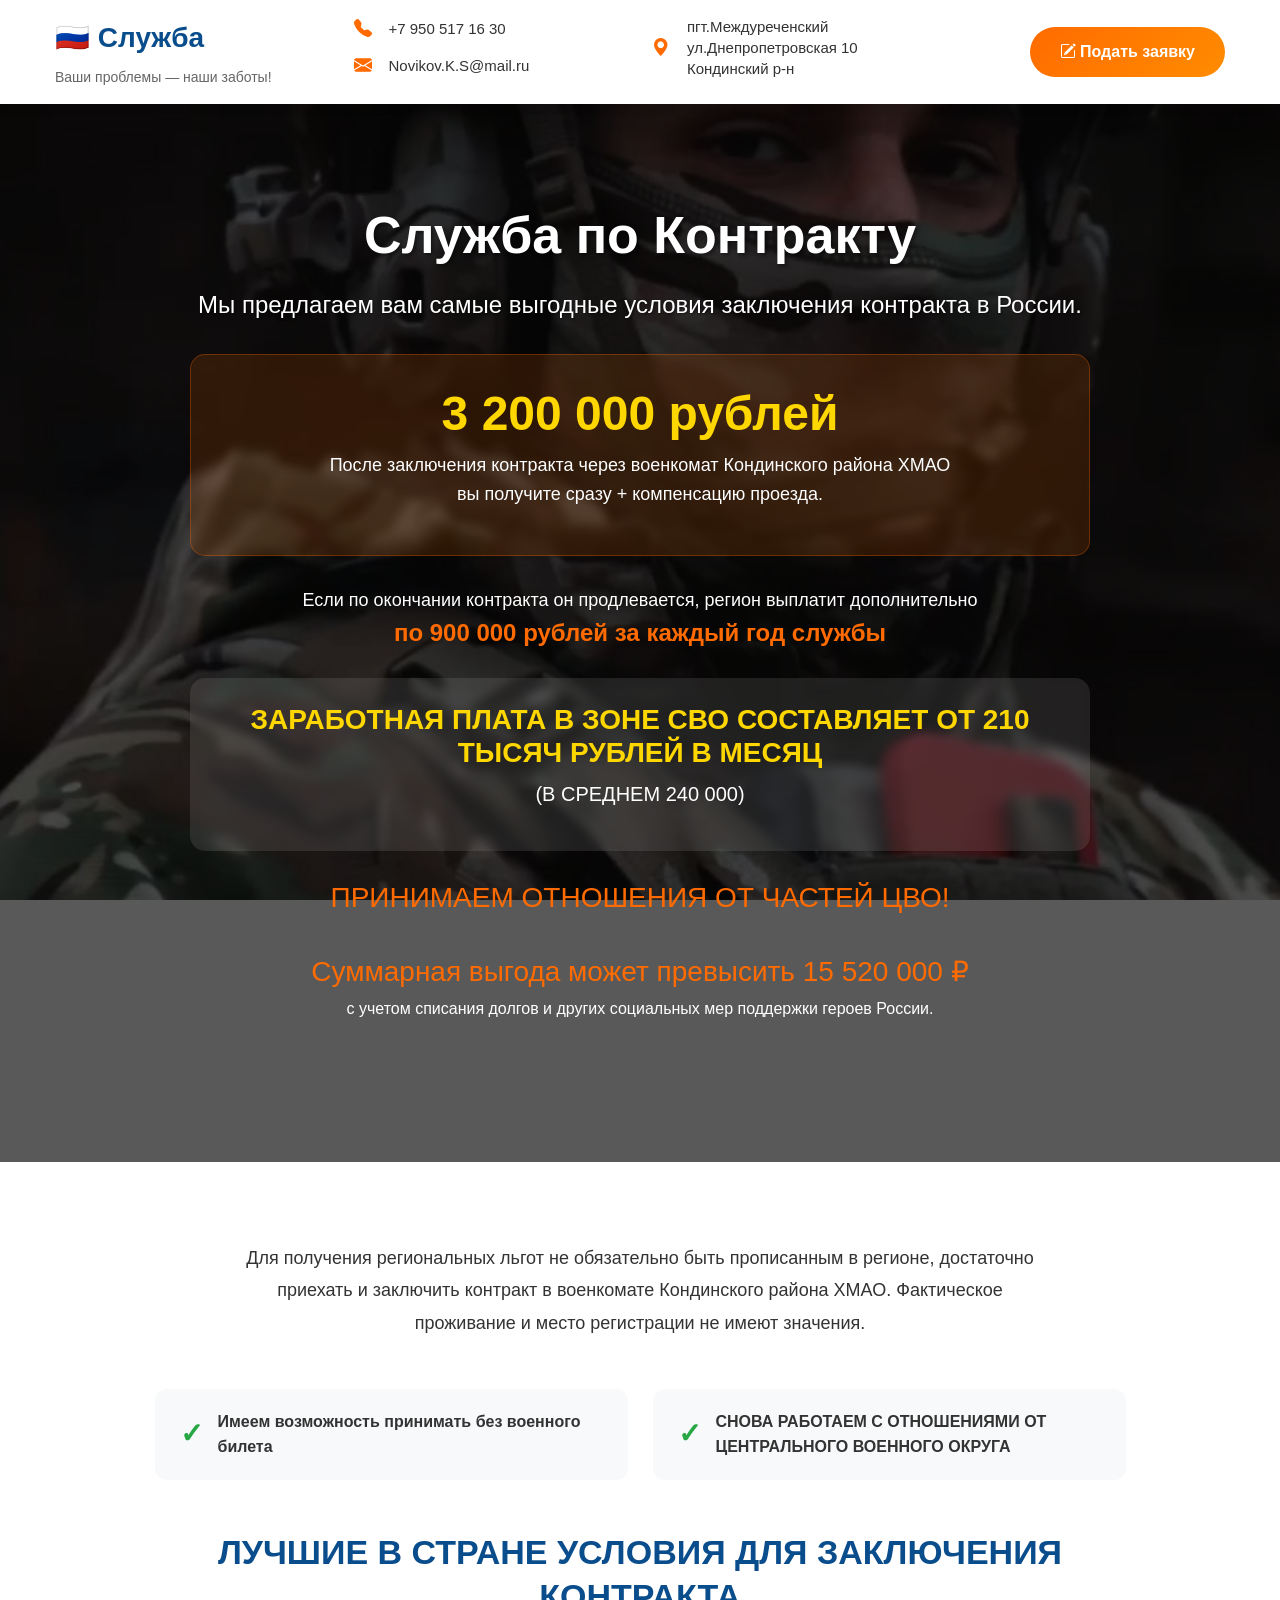
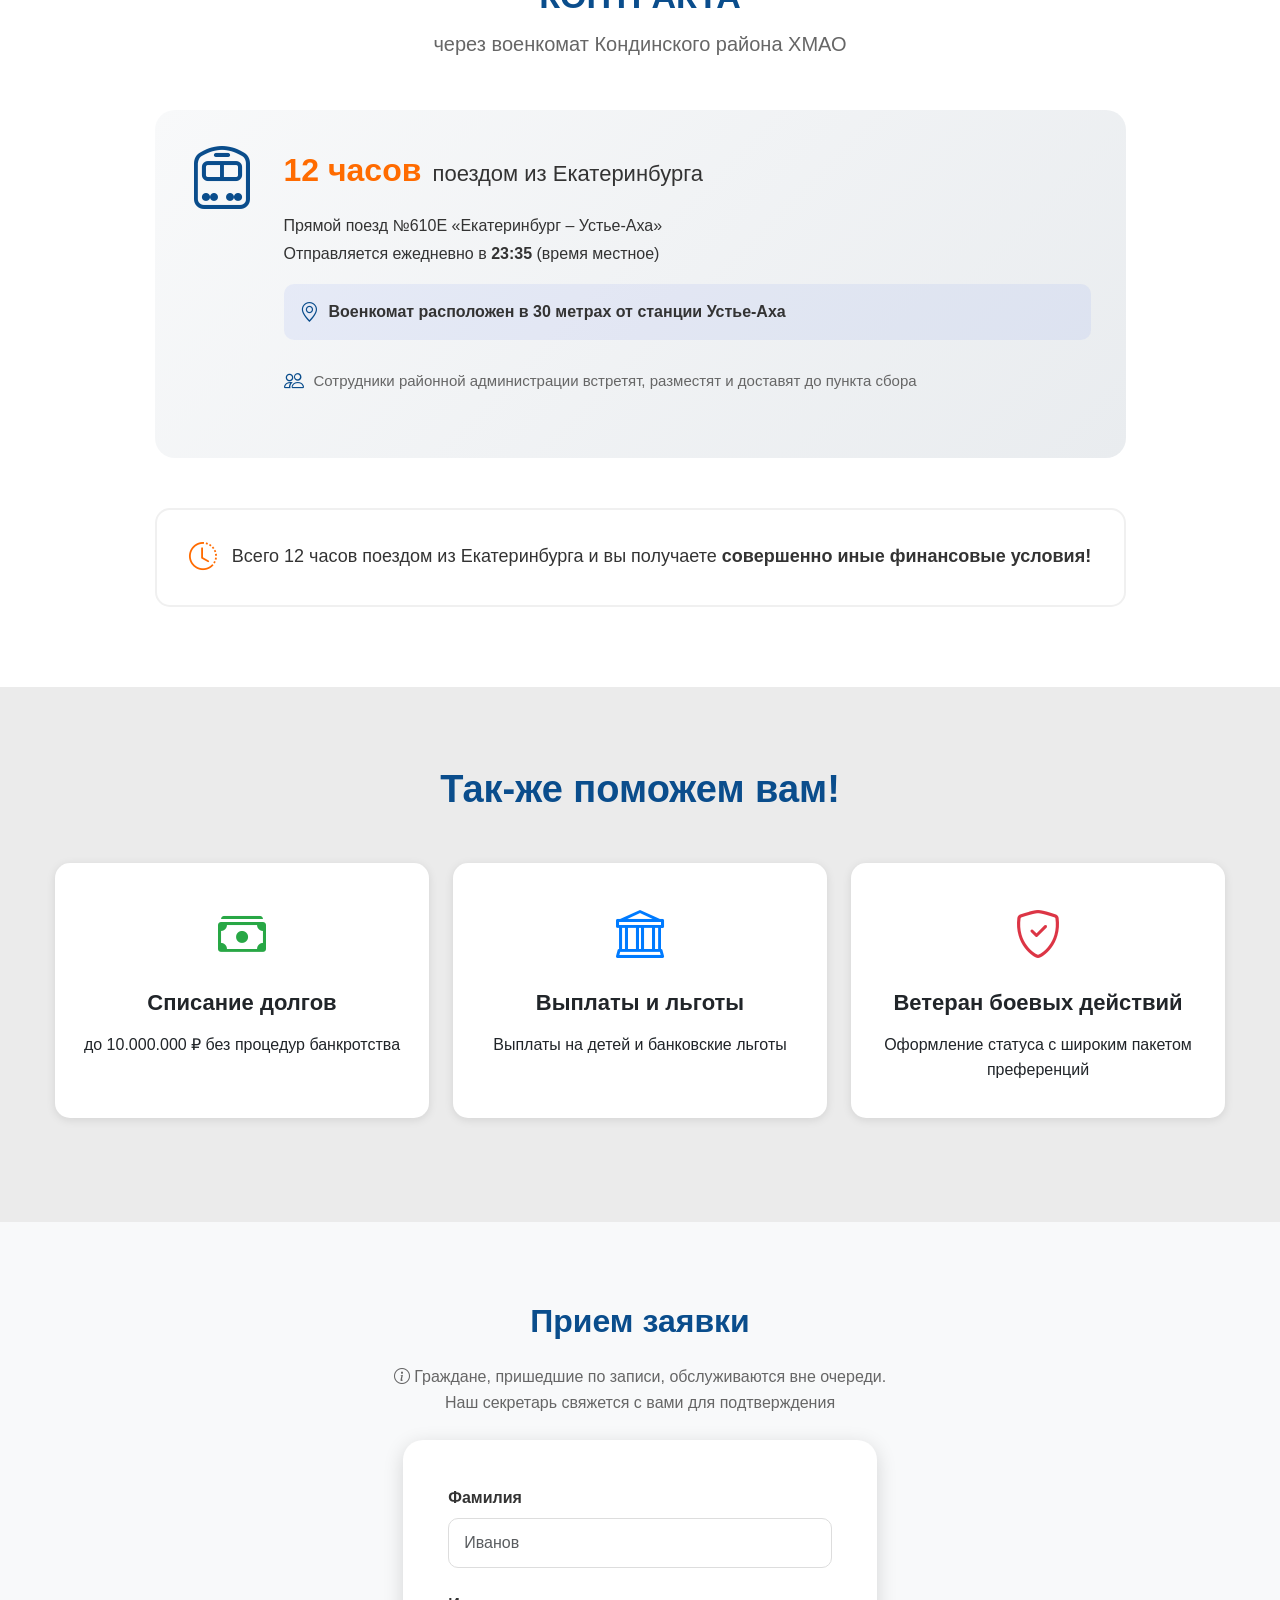
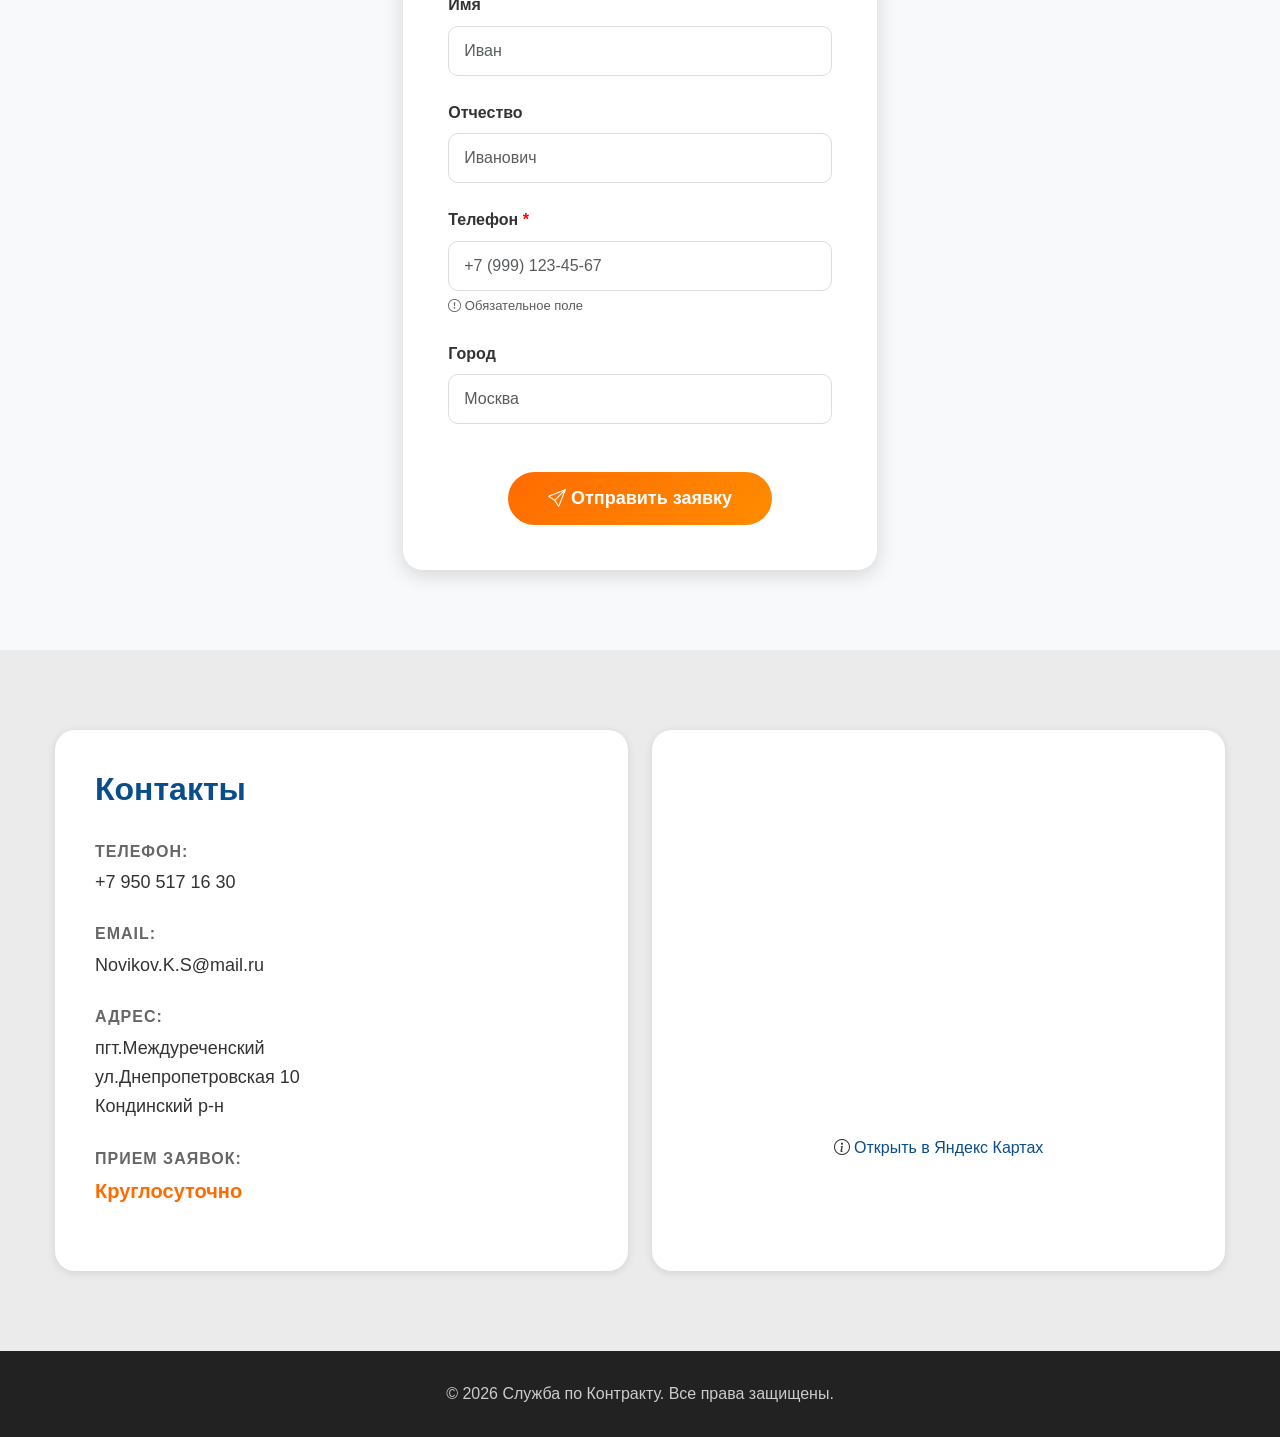
==== index.html @ adac2d91 "Первая версия сайта-визитки sluzhba86.ru" ====
<!DOCTYPE html>
<html lang="ru">
<head>
    <meta charset="UTF-8">
    <meta name="viewport" content="width=device-width, initial-scale=1.0">
    <title>Служба по Контракту — Кондинский район ХМАО</title>
    
    <!-- Bootstrap 5 CSS -->
    <link href="https://cdn.jsdelivr.net/npm/bootstrap@5.3.0/dist/css/bootstrap.min.css" rel="stylesheet">
    <!-- Bootstrap Icons -->
    <link rel="stylesheet" href="https://cdn.jsdelivr.net/npm/bootstrap-icons@1.11.0/font/bootstrap-icons.css">
    <!-- Наши стили -->
    <link rel="stylesheet" href="/assets/css/style.css">
</head>
<body>

    <!-- ====== ШАПКА (белая, sticky) ====== -->
    <header class="header bg-white">
        <div class="container">
            <!-- Мобильное меню -->
            <div class="mobile-header">
                <div class="logo">🇷🇺 Служба</div>
                <button class="mobile-menu-btn" onclick="toggleMenu()">
                    <i class="bi bi-list"></i>
                </button>
            </div>
            
            <!-- Основное меню -->
            <div class="nav-menu" id="navMenu">
                <div class="row align-items-center">
                    <!-- Логотип и лозунг (десктоп) -->
                    <div class="col-lg-3 col-md-12 desktop-only">
                        <div class="logo">🇷🇺 Служба</div>
                        <div class="slogan">Ваши проблемы — наши заботы!</div>
                    </div>
                    
                    <!-- Телефон и Email -->
                    <div class="col-lg-3 col-md-4 col-sm-6 col-12 info-column">
                        <div class="info-item">
                            <i class="bi bi-telephone-fill"></i>
                            <a href="tel:+79505171630">+7 950 517 16 30</a>
                        </div>
                        <div class="info-item">
                            <i class="bi bi-envelope-fill"></i>
                            <a href="mailto:Novikov.K.S@mail.ru">Novikov.K.S@mail.ru</a>
                        </div>
                    </div>
                    
                    <!-- Адрес -->
                    <div class="col-lg-3 col-md-4 col-sm-6 col-12 info-column">
                        <div class="info-item">
                            <i class="bi bi-geo-alt-fill"></i>
                            <span>пгт.Междуреченский<br>ул.Днепропетровская 10<br>Кондинский р-н</span>
                        </div>
                    </div>
                    
                    <!-- Кнопка подачи заявки -->
                    <div class="col-lg-3 col-md-4 col-sm-12 text-lg-end text-md-start text-sm-start button-column">
                        <a href="#application-form" class="btn-apply">
                            <i class="bi bi-pencil-square"></i> Подать заявку
                        </a>
                    </div>
                </div>
            </div>
        </div>
    </header>

    <!-- ====== ГЕРОЙ-СЕКЦИЯ (фоновое изображение) ====== -->
    <section class="hero-section">
        <div class="container">
            <div class="hero-content">
                <h1 class="hero-title">Служба по Контракту</h1>
                
                <p class="hero-text">
                    Мы предлагаем вам самые выгодные условия заключения контракта в России.
                </p>
                
                <div class="hero-highlight">
                    <h3>3 200 000 рублей</h3>
                    <p style="font-size: 18px;">
                        После заключения контракта через военкомат Кондинского района ХМАО<br>
                        вы получите сразу + компенсацию проезда.
                    </p>
                </div>
                
                <p style="font-size: 18px; margin: 20px 0;">
                    Если по окончании контракта он продлевается, регион выплатит дополнительно<br>
                    <strong style="color: var(--accent-color); font-size: 24px;">по 900 000 рублей за каждый год службы</strong>
                </p>
                
                <div class="hero-stats">
                    <h2>ЗАРАБОТНАЯ ПЛАТА В ЗОНЕ СВО СОСТАВЛЯЕТ ОТ 210 ТЫСЯЧ РУБЛЕЙ В МЕСЯЦ</h2>
                    <p style="font-size: 20px;">(В СРЕДНЕМ 240 000)</p>
                </div>
                
                <div style="margin: 30px 0;">
                    <h3 style="color: var(--accent-color);">ПРИНИМАЕМ ОТНОШЕНИЯ ОТ ЧАСТЕЙ ЦВО!</h3>
                </div>
                
                <div style="margin: 40px 0;">
                    <h3 style="color: var(--accent-color);">
                        Суммарная выгода может превысить 15 520 000 ₽
                    </h3>
                    <p>с учетом списания долгов и других социальных мер поддержки героев России.</p>
                </div>
            </div>
        </div>
    </section>

    <!-- ====== БЕЛЫЙ БЛОК С ИНФОРМАЦИЕЙ ====== -->
    <section class="white-section">
        <div class="container">
            <div class="row justify-content-center">
                <div class="col-md-10">
                    <!-- Основной текст -->
                    <div class="info-main-text">
                        <p>
                            Для получения региональных льгот не обязательно быть прописанным в регионе, 
                            достаточно приехать и заключить контракт в военкомате Кондинского района ХМАО. 
                            Фактическое проживание и место регистрации не имеют значения.
                        </p>
                    </div>
                    
                    <!-- Преимущества в две колонки -->
                    <div class="advantages-grid">
                        <div class="advantage-item">
                            <span class="advantage-marker">✓</span>
                            <span>Имеем возможность принимать без военного билета</span>
                        </div>
                        <div class="advantage-item">
                            <span class="advantage-marker">✓</span>
                            <span>СНОВА РАБОТАЕМ С ОТНОШЕНИЯМИ ОТ ЦЕНТРАЛЬНОГО ВОЕННОГО ОКРУГА</span>
                        </div>
                    </div>
                    
                    <!-- Заголовок с акцентом -->
                    <div class="main-heading-wrapper">
                        <h2 class="main-heading">
                            ЛУЧШИЕ В СТРАНЕ УСЛОВИЯ ДЛЯ ЗАКЛЮЧЕНИЯ КОНТРАКТА
                        </h2>
                        <p class="sub-heading">
                            через военкомат Кондинского района ХМАО
                        </p>
                    </div>
                    
                    <!-- Блок с поездом -->
                    <div class="train-block">
                        <div class="train-icon">
                            <i class="bi bi-train-front"></i>
                        </div>
                        <div class="train-info">
                            <p class="train-time">
                                <span class="highlight-number">12 часов</span> поездом из Екатеринбурга
                            </p>
                            <p class="train-route">
                                Прямой поезд №610Е «Екатеринбург – Устье-Аха»<br>
                                Отправляется ежедневно в <strong>23:35</strong> (время местное)
                            </p>
                            <p class="train-location">
                                <i class="bi bi-geo-alt"></i>
                                <strong>Военкомат расположен в 30 метрах от станции Устье-Аха</strong>
                            </p>
                            <p class="train-meet">
                                <i class="bi bi-people"></i>
                                Сотрудники районной администрации встретят, разместят и доставят до пункта сбора
                            </p>
                        </div>
                    </div>
                    
                    <!-- Финансовый акцент -->
                    <div class="finance-accent">
                        <i class="bi bi-clock-history"></i>
                        <span>Всего 12 часов поездом из Екатеринбурга и вы получаете <strong>совершенно иные финансовые условия!</strong></span>
                    </div>
                </div>
            </div>
        </div>
    </section>

    <!-- ====== РАЗДЕЛ «ТАК-ЖЕ ПОМОЖЕМ ВАМ!» (серый фон) ====== -->
    <section class="help-section">
        <div class="container">
            <h2 class="help-title">Так-же поможем вам!</h2>
            
            <div class="row justify-content-center">
                <div class="col-md-4 mb-4">
                    <div class="card h-100">
                        <div class="card-body text-center">
                            <i class="bi bi-cash-stack" style="font-size: 48px; color: #28a745;"></i>
                            <h5 class="card-title mt-3">Списание долгов</h5>
                            <p class="card-text">до 10.000.000 ₽ без процедур банкротства</p>
                        </div>
                    </div>
                </div>
                
                <div class="col-md-4 mb-4">
                    <div class="card h-100">
                        <div class="card-body text-center">
                            <i class="bi bi-bank" style="font-size: 48px; color: #007bff;"></i>
                            <h5 class="card-title mt-3">Выплаты и льготы</h5>
                            <p class="card-text">Выплаты на детей и банковские льготы</p>
                        </div>
                    </div>
                </div>
                
                <div class="col-md-4 mb-4">
                    <div class="card h-100">
                        <div class="card-body text-center">
                            <i class="bi bi-shield-check" style="font-size: 48px; color: #dc3545;"></i>
                            <h5 class="card-title mt-3">Ветеран боевых действий</h5>
                            <p class="card-text">Оформление статуса с широким пакетом преференций</p>
                        </div>
                    </div>
                </div>
            </div>
        </div>
    </section>

    <!-- ====== ФОРМА ПОДАЧИ ЗАЯВКИ ====== -->
    <section id="application-form" class="form-container">
        <div class="container">
            <h2 class="text-center mb-4">Прием заявки</h2>
            <p class="text-center mb-4" style="color: #666;">
                <i class="bi bi-info-circle"></i> 
                Граждане, пришедшие по записи, обслуживаются вне очереди.<br>
                Наш секретарь свяжется с вами для подтверждения
            </p>
            
            <div class="row justify-content-center">
                <div class="col-md-5">
                    <!-- Форма отправляется на send_mail.py -->
                    <form id="contractForm" action="/send-form" method="POST">
                        <div class="mb-4">
                            <label for="last_name" class="form-label">Фамилия</label>
                            <input type="text" class="form-control form-control-lg" id="last_name" name="last_name" placeholder="Иванов" required>
                        </div>
                        
                        <div class="mb-4">
                            <label for="first_name" class="form-label">Имя</label>
                            <input type="text" class="form-control form-control-lg" id="first_name" name="first_name" placeholder="Иван" required>
                        </div>
                        
                        <div class="mb-4">
                            <label for="patronymic" class="form-label">Отчество</label>
                            <input type="text" class="form-control form-control-lg" id="patronymic" name="patronymic" placeholder="Иванович">
                        </div>
                        
                        <div class="mb-4">
                            <label for="phone" class="form-label">
                                Телефон <span style="color: red;">*</span>
                            </label>
                            <input type="tel" class="form-control form-control-lg" id="phone" name="phone" placeholder="+7 (999) 123-45-67" required>
                            <div class="form-text text-muted">
                                <i class="bi bi-exclamation-circle"></i> Обязательное поле
                            </div>
                        </div>
                        
                        <div class="mb-4">
                            <label for="city" class="form-label">Город</label>
                            <input type="text" class="form-control form-control-lg" id="city" name="city" placeholder="Москва">
                        </div>
                        
                        <div class="text-center mt-5">
                            <button type="submit" class="btn-apply" style="padding: 12px 40px; font-size: 18px;">
                                <i class="bi bi-send"></i> Отправить заявку
                            </button>
                        </div>
                    </form>
                </div>
            </div>
        </div>
    </section>

    <!-- ====== КОНТАКТЫ И КАРТА ====== -->
    <section class="contacts-section">
        <div class="container">
            <div class="row g-4">
                <div class="col-md-6">
                    <div class="info-card">
                        <h3 class="card-title">Контакты</h3>
                        
                        <div class="info-block">
                            <div class="info-label">Телефон:</div>
                            <div class="info-value">
                                <a href="tel:+79505171630">+7 950 517 16 30</a>
                            </div>
                        </div>
                        
                        <div class="info-block">
                            <div class="info-label">Email:</div>
                            <div class="info-value">
                                <a href="mailto:Novikov.K.S@mail.ru">Novikov.K.S@mail.ru</a>
                            </div>
                        </div>
                        
                        <div class="info-block">
                            <div class="info-label">Адрес:</div>
                            <div class="info-value address">
                                пгт.Междуреченский<br>
                                ул.Днепропетровская 10<br>
                                Кондинский р-н
                            </div>
                        </div>
                        
                        <div class="info-block">
                            <div class="info-label">Прием заявок:</div>
                            <div class="info-value highlight">
                                Круглосуточно
                            </div>
                        </div>
                    </div>
                </div>
                
                <div class="col-md-6">
                    <div class="info-card">
                        <div class="map-wrapper">
                            <iframe src="https://yandex.ru/map-widget/v1/?um=constructor%3A1e3e7f3b7e6f8b7c9d8e7f6a5b4c3d2e1f0a9b8c7d6e5f4a3b2c1d0e9f8a7b6c5&amp;source=constructor" 
                                    width="100%" 
                                    height="350" 
                                    frameborder="0"
                                    style="border:0;">
                            </iframe>
                        </div>
                        <p class="map-link-wrapper">
                            <i class="bi bi-info-circle"></i> 
                            <a href="https://yandex.ru/maps/?text=пгт.Междуреченский%20ул.Днепропетровская%2010" 
                               target="_blank" 
                               class="map-link">
                               Открыть в Яндекс Картах
                            </a>
                        </p>
                    </div>
                </div>
            </div>
        </div>
    </section>

    <!-- ====== ФУТЕР ====== -->
    <footer>
        <div class="container text-center">
            <p>&copy; 2026 Служба по Контракту. Все права защищены.</p>
        </div>
    </footer>

    <!-- Bootstrap JS -->
    <script src="https://cdn.jsdelivr.net/npm/bootstrap@5.3.0/dist/js/bootstrap.bundle.min.js"></script>
    <!-- Наш скрипт -->
    <script src="/assets/js/script.js"></script>
</body>
</html>
---- assets/css/style.css ----
/* ========================================
   ОСНОВНЫЕ СТИЛИ ДЛЯ САЙТА "СЛУЖБА ПО КОНТРАКТУ"
   ======================================== */

/* ---------- ПЕРЕМЕННЫЕ ---------- */
:root {
    --primary-gradient: linear-gradient(135deg, #667eea 0%, #764ba2 100%);
    --primary-color: #0a4d8c;
    --secondary-color: #1a6eb8;
    --accent-color: #ff6b00;
    --accent-light: #ffd700;
    --text-color: #333;
    --text-light: #666;
    --light-bg: #f8f9fa;
    --gray-bg: #ebebeb;
    --success-color: #28a745;
    --danger-color: #dc3545;
    --info-color: #007bff;
    --white: #ffffff;
    --black: #000000;
    --shadow: 0 2px 10px rgba(0,0,0,0.1);
    --shadow-hover: 0 5px 20px rgba(0,0,0,0.15);
}

/* ---------- БАЗОВЫЕ СТИЛИ ---------- */
* {
    margin: 0;
    padding: 0;
    box-sizing: border-box;
}

body {
    font-family: 'Segoe UI', 'TildaSans', Arial, sans-serif;
    color: var(--text-color);
    line-height: 1.6;
    overflow-x: hidden;
}

.container {
    max-width: 1200px;
    margin: 0 auto;
    padding: 0 15px;
}

/* ---------- ШАПКА (HEADER) ---------- */
.header {
    background: var(--white);
    padding: 15px 0;
    box-shadow: var(--shadow);
    position: sticky;
    top: 0;
    z-index: 1000;
}

.logo {
    font-size: 28px;
    font-weight: bold;
    color: var(--primary-color);
}

.slogan {
    font-size: 14px;
    color: var(--text-light);
    margin-top: 5px;
}

/* Элементы информации в шапке */
.info-item {
    display: flex;
    align-items: center;
    gap: 10px;
    margin-bottom: 8px;
    font-size: 15px;
}

.info-item i {
    color: var(--accent-color);
    font-size: 18px;
    min-width: 25px;
}

.info-item a {
    color: var(--text-color);
    text-decoration: none;
    transition: color 0.3s;
}

.info-item a:hover {
    color: var(--accent-color);
}

.info-item span {
    line-height: 1.4;
}

/* Кнопка подачи заявки */
.btn-apply {
    display: inline-block;
    background: linear-gradient(135deg, var(--accent-color), #ff8c00);
    color: var(--white);
    font-weight: bold;
    padding: 12px 30px;
    border-radius: 50px;
    text-decoration: none;
    transition: all 0.3s ease;
    border: none;
    cursor: pointer;
    text-align: center;
}

.btn-apply:hover {
    transform: translateY(-2px);
    box-shadow: 0 5px 15px rgba(255, 107, 0, 0.3);
    color: var(--white);
}

/* Мобильное меню */
.mobile-header {
    display: none;
    justify-content: space-between;
    align-items: center;
    padding: 10px 0;
}

.mobile-menu-btn {
    background: none;
    border: none;
    font-size: 30px;
    color: var(--primary-color);
    cursor: pointer;
}

/* ---------- ГЕРОЙ СЕКЦИЯ (Hero Section) ---------- */
.hero-section {
    background-image: url('/assets/img/fone.jpg');
    background-size: cover;
    background-position: center;
    background-repeat: no-repeat;
    background-attachment: fixed;
    padding: 100px 0;
    position: relative;
    color: var(--white);
    text-align: center;
}

.hero-section::before {
    content: '';
    position: absolute;
    top: 0;
    left: 0;
    right: 0;
    bottom: 0;
    background: rgba(0, 0, 0, 0.65);
    z-index: 1;
}

.hero-content {
    position: relative;
    z-index: 2;
    max-width: 900px;
    margin: 0 auto;
}

.hero-title {
    font-size: 52px;
    font-weight: bold;
    margin-bottom: 20px;
    text-shadow: 2px 2px 4px rgba(0,0,0,0.5);
}

.hero-text {
    font-size: 24px;
    margin-bottom: 30px;
    text-shadow: 1px 1px 2px rgba(0,0,0,0.5);
}

.hero-highlight {
    background: rgba(255, 107, 0, 0.15);
    padding: 30px;
    border-radius: 15px;
    margin: 30px 0;
    backdrop-filter: blur(5px);
    border: 1px solid rgba(255, 107, 0, 0.3);
}

.hero-highlight h3 {
    color: var(--accent-light);
    font-size: 48px;
    font-weight: bold;
}

.hero-stats {
    background: rgba(255, 255, 255, 0.1);
    padding: 25px;
    border-radius: 15px;
    margin: 25px 0;
    backdrop-filter: blur(5px);
}

.hero-stats h2 {
    color: var(--accent-light);
    font-weight: bold;
    font-size: 28px;
}

/* ---------- БЕЛЫЙ БЛОК ---------- */
.white-section {
    padding: 80px 0;
    background: var(--white);
}

.info-main-text {
    max-width: 800px;
    margin: 0 auto 50px;
    text-align: center;
}

.info-main-text p {
    font-size: 18px;
    line-height: 1.8;
    color: var(--text-color);
}

/* Сетка преимуществ */
.advantages-grid {
    display: grid;
    grid-template-columns: repeat(2, 1fr);
    gap: 25px;
    margin: 50px 0;
}

.advantage-item {
    background: var(--light-bg);
    padding: 20px 25px;
    border-radius: 12px;
    display: flex;
    align-items: center;
    gap: 15px;
    transition: all 0.3s ease;
}

.advantage-item:hover {
    transform: translateY(-3px);
    box-shadow: var(--shadow-hover);
}

.advantage-marker {
    color: var(--success-color);
    font-weight: bold;
    font-size: 28px;
    line-height: 1;
}

.advantage-item span:last-child {
    font-size: 16px;
    font-weight: 600;
    color: var(--text-color);
}

/* Заголовки */
.main-heading-wrapper {
    text-align: center;
    margin: 50px 0 40px;
}

.main-heading {
    font-size: 34px;
    font-weight: 800;
    color: var(--primary-color);
    margin-bottom: 10px;
    line-height: 1.3;
}

.sub-heading {
    font-size: 20px;
    color: var(--text-light);
}

/* Блок с поездом */
.train-block {
    background: linear-gradient(135deg, #f8f9fa 0%, #e9ecef 100%);
    border-radius: 20px;
    padding: 35px;
    margin: 50px 0;
    display: flex;
    gap: 30px;
    align-items: flex-start;
}

.train-icon {
    font-size: 64px;
    color: var(--primary-color);
    line-height: 1;
}

.train-info {
    flex: 1;
}

.train-time {
    font-size: 22px;
    margin-bottom: 15px;
    color: var(--text-color);
}

.highlight-number {
    font-size: 32px;
    font-weight: 800;
    color: var(--accent-color);
    margin-right: 5px;
}

.train-route {
    font-size: 16px;
    line-height: 1.8;
    color: var(--text-color);
    margin-bottom: 15px;
}

.train-location {
    background: rgba(102, 126, 234, 0.1);
    padding: 12px 15px;
    border-radius: 10px;
    margin: 15px 0;
    display: flex;
    align-items: center;
    gap: 10px;
}

.train-location i {
    color: var(--primary-color);
    font-size: 20px;
}

.train-meet {
    display: flex;
    align-items: center;
    gap: 10px;
    color: var(--text-light);
    font-size: 15px;
    padding: 10px 0;
}

.train-meet i {
    color: var(--primary-color);
    font-size: 20px;
}

/* Финансовый акцент */
.finance-accent {
    text-align: center;
    margin-top: 30px;
    padding: 25px;
    background: var(--white);
    border: 2px solid #f0f0f0;
    border-radius: 15px;
    font-size: 18px;
}

.finance-accent i {
    font-size: 28px;
    color: var(--accent-color);
    margin-right: 10px;
    vertical-align: middle;
}

/* ---------- РАЗДЕЛ ПОМОЩИ ---------- */
.help-section {
    background-color: var(--gray-bg);
    padding: 80px 0;
}

.help-title {
    text-align: center;
    margin-bottom: 50px;
    font-size: 38px;
    font-weight: bold;
    color: var(--primary-color);
}

/* Карточки */
.help-section .card {
    border: none;
    border-radius: 15px;
    box-shadow: var(--shadow);
    transition: all 0.3s ease;
    background: var(--white);
    overflow: hidden;
}

.help-section .card:hover {
    transform: translateY(-5px);
    box-shadow: var(--shadow-hover);
}

.help-section .card-body {
    padding: 35px 25px;
}

.help-section .card i {
    font-size: 52px;
    margin-bottom: 15px;
}

.help-section .card-title {
    font-size: 22px;
    font-weight: bold;
    margin: 15px 0;
}

/* ---------- ФОРМА ---------- */
.form-container {
    background: var(--light-bg);
    padding: 80px 0;
}

.form-container h2 {
    color: var(--primary-color);
    font-weight: bold;
}

.form-container form {
    max-width: 550px;
    margin: 0 auto;
    background: var(--white);
    padding: 45px;
    border-radius: 20px;
    box-shadow: var(--shadow-hover);
}

.form-label {
    font-weight: 600;
    color: var(--text-color);
    margin-bottom: 8px;
}

.form-control {
    border: 1px solid #ddd;
    border-radius: 10px;
    padding: 12px 15px;
    font-size: 16px;
    transition: all 0.3s;
}

.form-control:focus {
    border-color: var(--accent-color);
    box-shadow: 0 0 0 3px rgba(255, 107, 0, 0.1);
    outline: none;
}

.form-control-lg {
    font-size: 16px;
    padding: 12px 15px;
}

.form-text {
    font-size: 13px;
    color: var(--text-light);
    margin-top: 5px;
}

/* ---------- КОНТАКТЫ И КАРТА ---------- */
.contacts-section {
    background-color: var(--gray-bg);
    padding: 80px 0;
}

.info-card {
    background: var(--white);
    padding: 40px;
    border-radius: 20px;
    box-shadow: var(--shadow);
    height: 100%;
}

.info-card .card-title {
    color: var(--primary-color);
    margin-bottom: 30px;
    font-size: 32px;
    font-weight: bold;
}

.info-block {
    margin-bottom: 25px;
}

.info-label {
    font-size: 16px;
    font-weight: 600;
    color: var(--text-light);
    margin-bottom: 5px;
    text-transform: uppercase;
    letter-spacing: 1px;
}

.info-value {
    font-size: 18px;
    color: var(--text-color);
    line-height: 1.5;
}

.info-value a {
    color: var(--text-color);
    text-decoration: none;
    transition: color 0.3s;
}

.info-value a:hover {
    color: var(--accent-color);
}

.info-value.address {
    line-height: 1.6;
}

.info-value.highlight {
    font-size: 20px;
    font-weight: bold;
    color: var(--accent-color);
}

/* Карта */
.map-wrapper {
    border-radius: 15px;
    overflow: hidden;
    margin-bottom: 15px;
    height: 350px;
}

.map-wrapper iframe {
    width: 100%;
    height: 100%;
    border: 0;
}

.map-link-wrapper {
    text-align: center;
    margin-top: 15px;
}

.map-link {
    color: var(--primary-color);
    text-decoration: none;
}

.map-link:hover {
    text-decoration: underline;
}

/* ---------- ФУТЕР ---------- */
footer {
    background: #222;
    color: #ccc;
    padding: 30px 0;
    text-align: center;
}

footer p {
    margin: 0;
}

/* ---------- АДАПТИВНОСТЬ ---------- */
/* Планшеты и ниже */
@media (max-width: 992px) {
    .desktop-only {
        display: none;
    }
    
    .mobile-header {
        display: flex;
    }
    
    .mobile-menu-btn {
        display: block;
    }
    
    .nav-menu {
        display: none;
        padding: 20px 0;
    }
    
    .nav-menu.show {
        display: block;
    }
    
    .button-column {
        justify-content: flex-start;
        margin-top: 15px;
    }
    
    .hero-title {
        font-size: 40px;
    }
    
    .hero-text {
        font-size: 20px;
    }
    
    .hero-highlight h3 {
        font-size: 36px;
    }
}

/* Мобильные устройства */
@media (max-width: 768px) {
    .advantages-grid {
        grid-template-columns: 1fr;
        gap: 15px;
    }
    
    .train-block {
        flex-direction: column;
        align-items: center;
        text-align: center;
        padding: 25px;
    }
    
    .train-location, .train-meet {
        justify-content: center;
    }
    
    .main-heading {
        font-size: 26px;
    }
    
    .sub-heading {
        font-size: 18px;
    }
    
    .hero-title {
        font-size: 32px;
    }
    
    .hero-text {
        font-size: 18px;
    }
    
    .hero-highlight h3 {
        font-size: 28px;
    }
    
    .hero-stats h2 {
        font-size: 22px;
    }
    
    .help-title {
        font-size: 28px;
    }
    
    .form-container form {
        padding: 25px;
    }
    
    .info-card {
        padding: 25px;
        margin-bottom: 20px;
    }
    
    .info-card .card-title {
        font-size: 26px;
    }
    
    .map-wrapper {
        height: 250px;
    }
    
    .btn-apply {
        width: 100%;
        text-align: center;
    }
}

/* Очень маленькие экраны */
@media (max-width: 480px) {
    .hero-title {
        font-size: 28px;
    }
    
    .hero-text {
        font-size: 16px;
    }
    
    .hero-highlight h3 {
        font-size: 24px;
    }
    
    .hero-highlight p {
        font-size: 14px;
    }
    
    .main-heading {
        font-size: 22px;
    }
    
    .help-title {
        font-size: 24px;
    }
    
    .info-card .card-title {
        font-size: 22px;
    }
    
    .map-wrapper {
        height: 200px;
    }
    
    .train-time {
        font-size: 18px;
    }
    
    .highlight-number {
        font-size: 26px;
    }
}

/* ---------- ДЛЯ ЭКРАНОВ ДО 576px ---------- */
@media (max-width: 576px) {
    .info-column {
        flex: 0 0 100%;
        max-width: 100%;
    }
    
    .info-item {
        justify-content: center;
        text-align: center;
    }
}

/* ---------- ДЛЯ ЭКРАНОВ БОЛЬШЕ 993px ---------- */
@media (min-width: 993px) {
    .mobile-header, .mobile-menu-btn {
        display: none !important;
    }
    
    .nav-menu {
        display: block !important;
    }
}

/* ---------- АНИМАЦИИ ---------- */
@keyframes fadeInUp {
    from {
        opacity: 0;
        transform: translateY(30px);
    }
    to {
        opacity: 1;
        transform: translateY(0);
    }
}

.hero-content, .white-section, .help-section, .form-container, .contacts-section {
    animation: fadeInUp 0.6s ease-out;
}
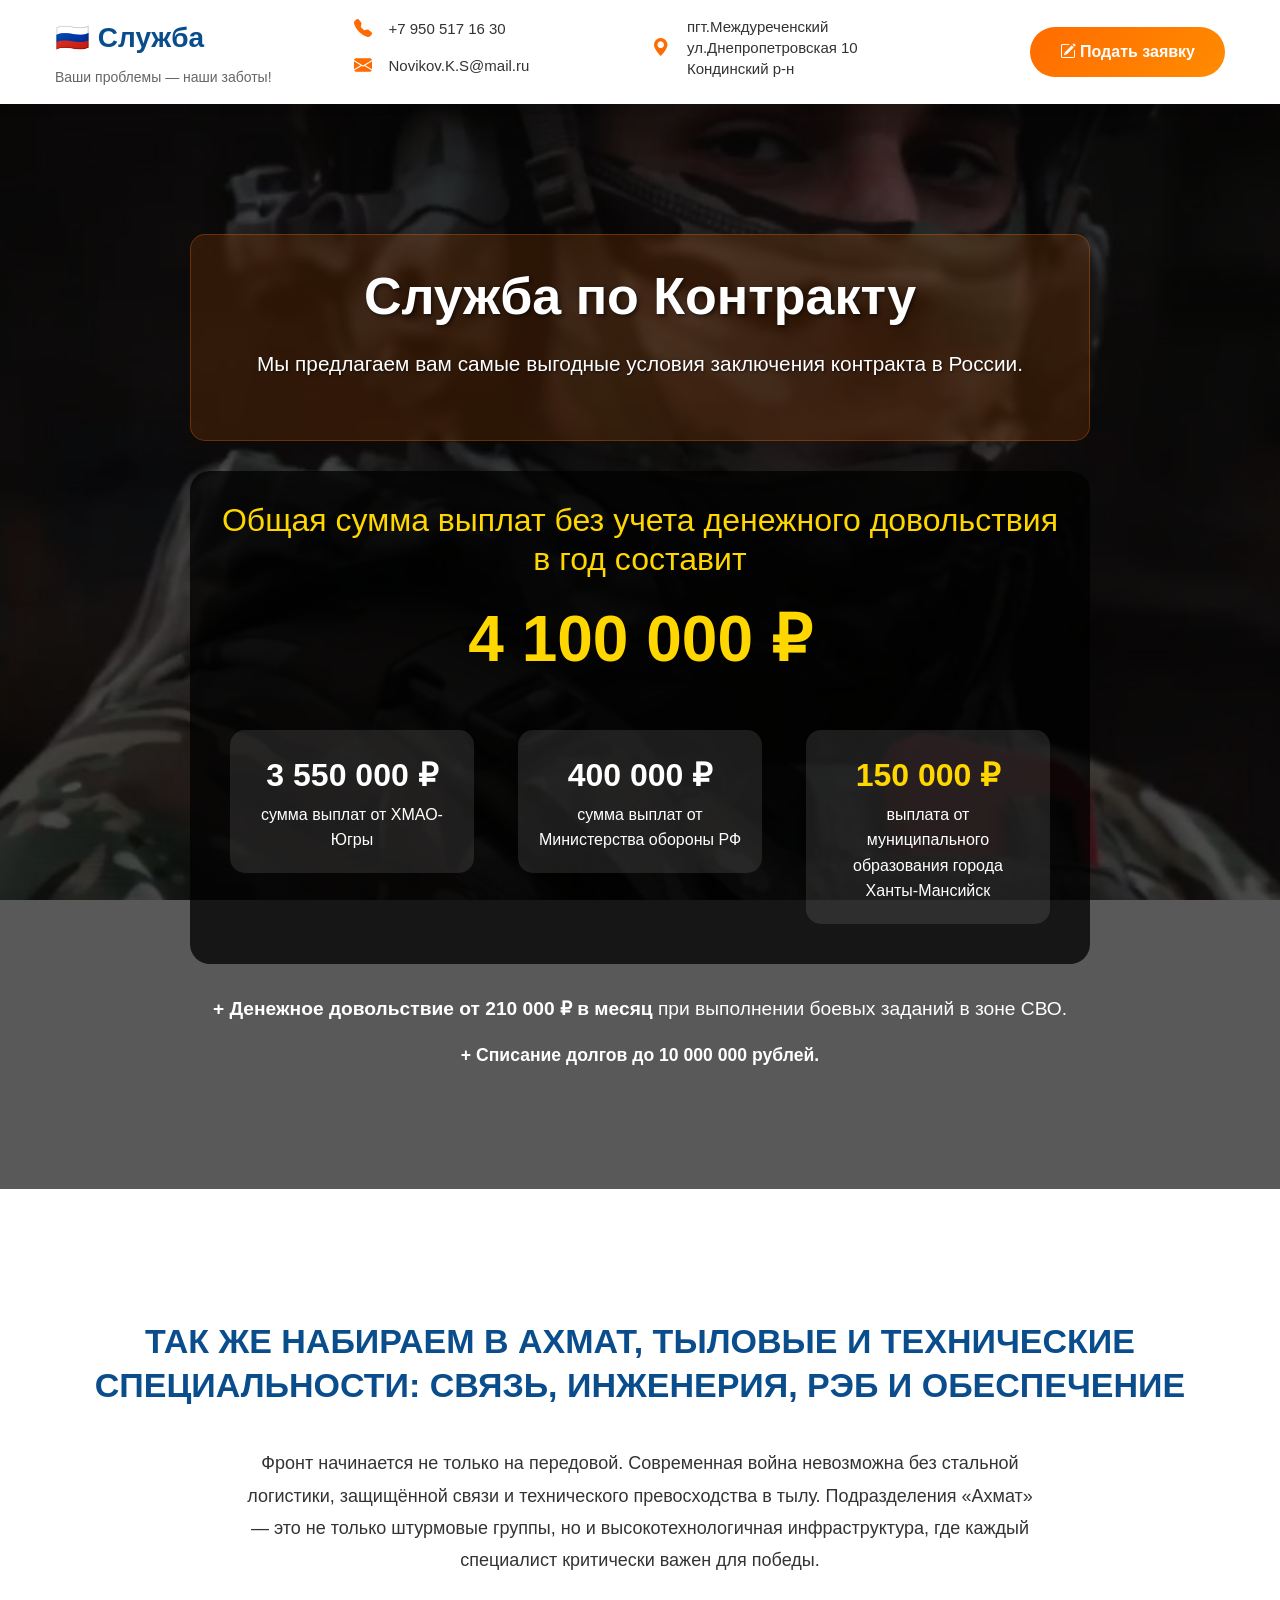
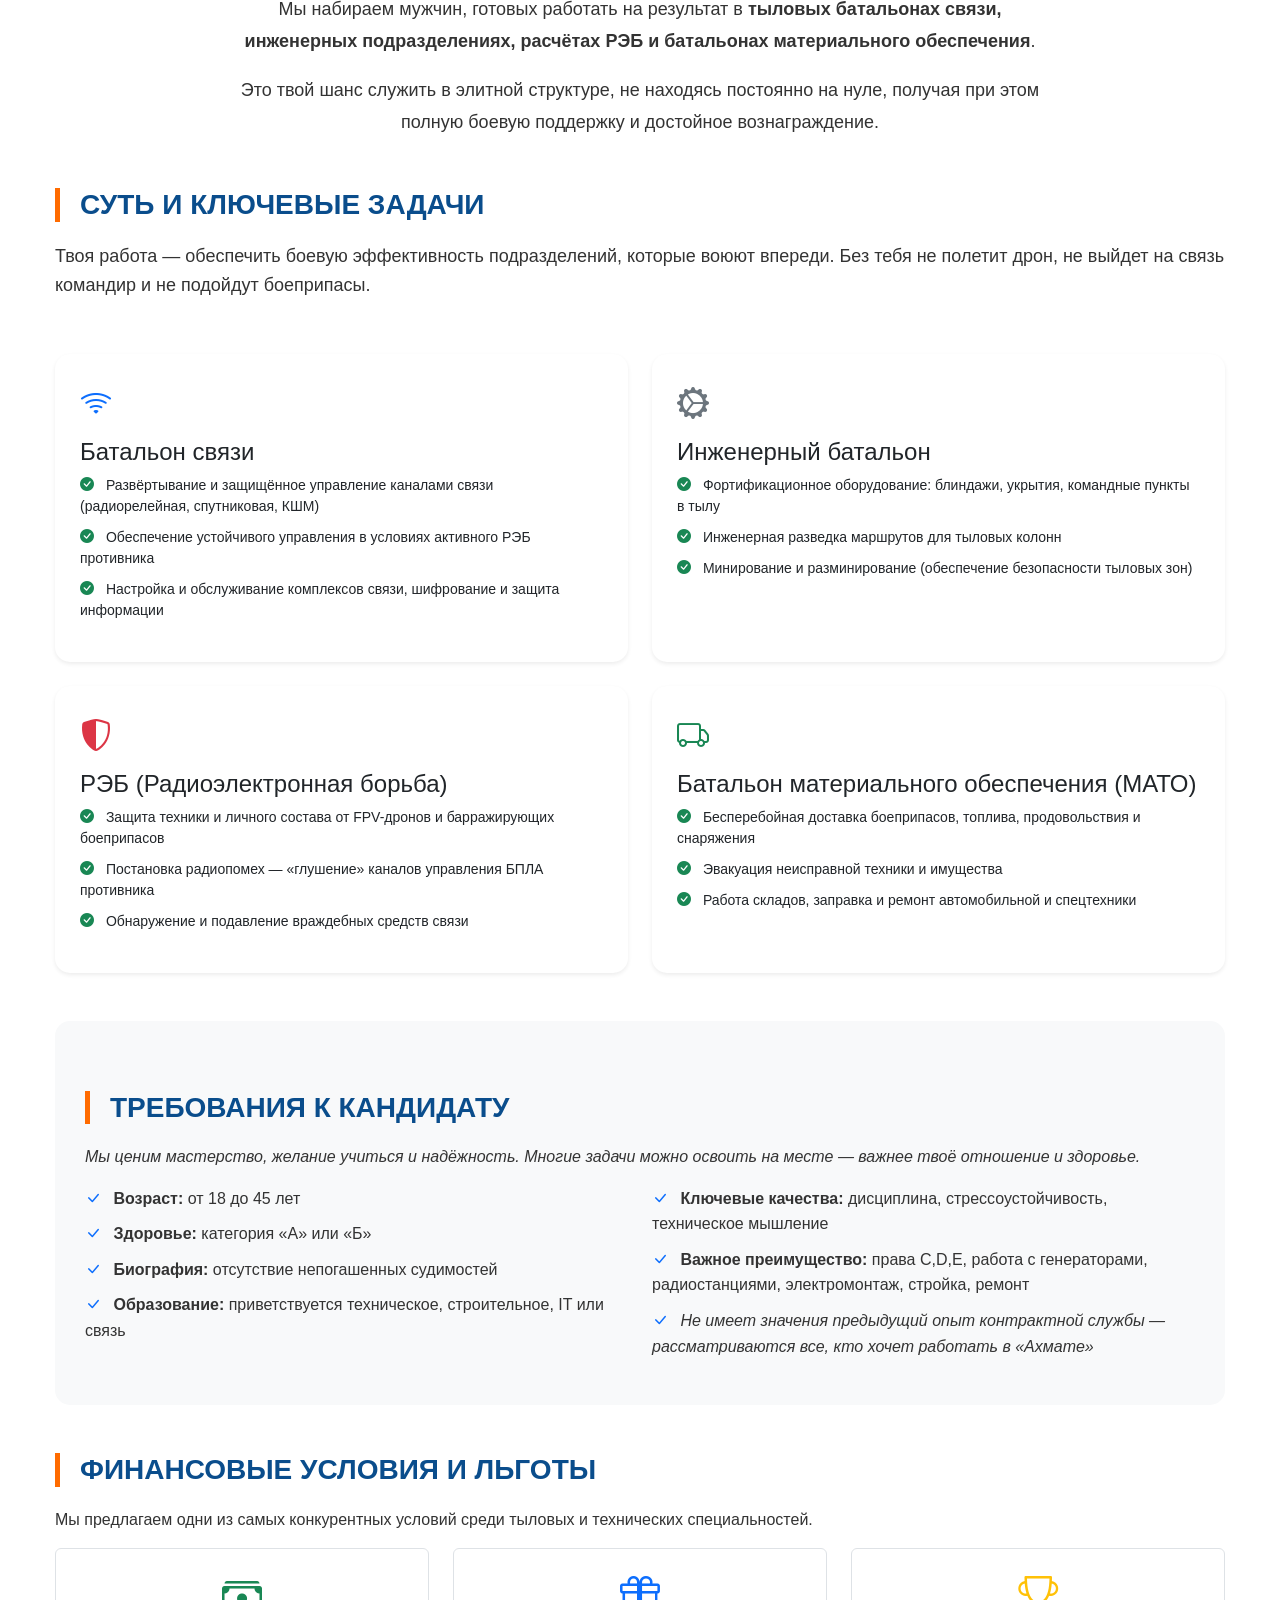
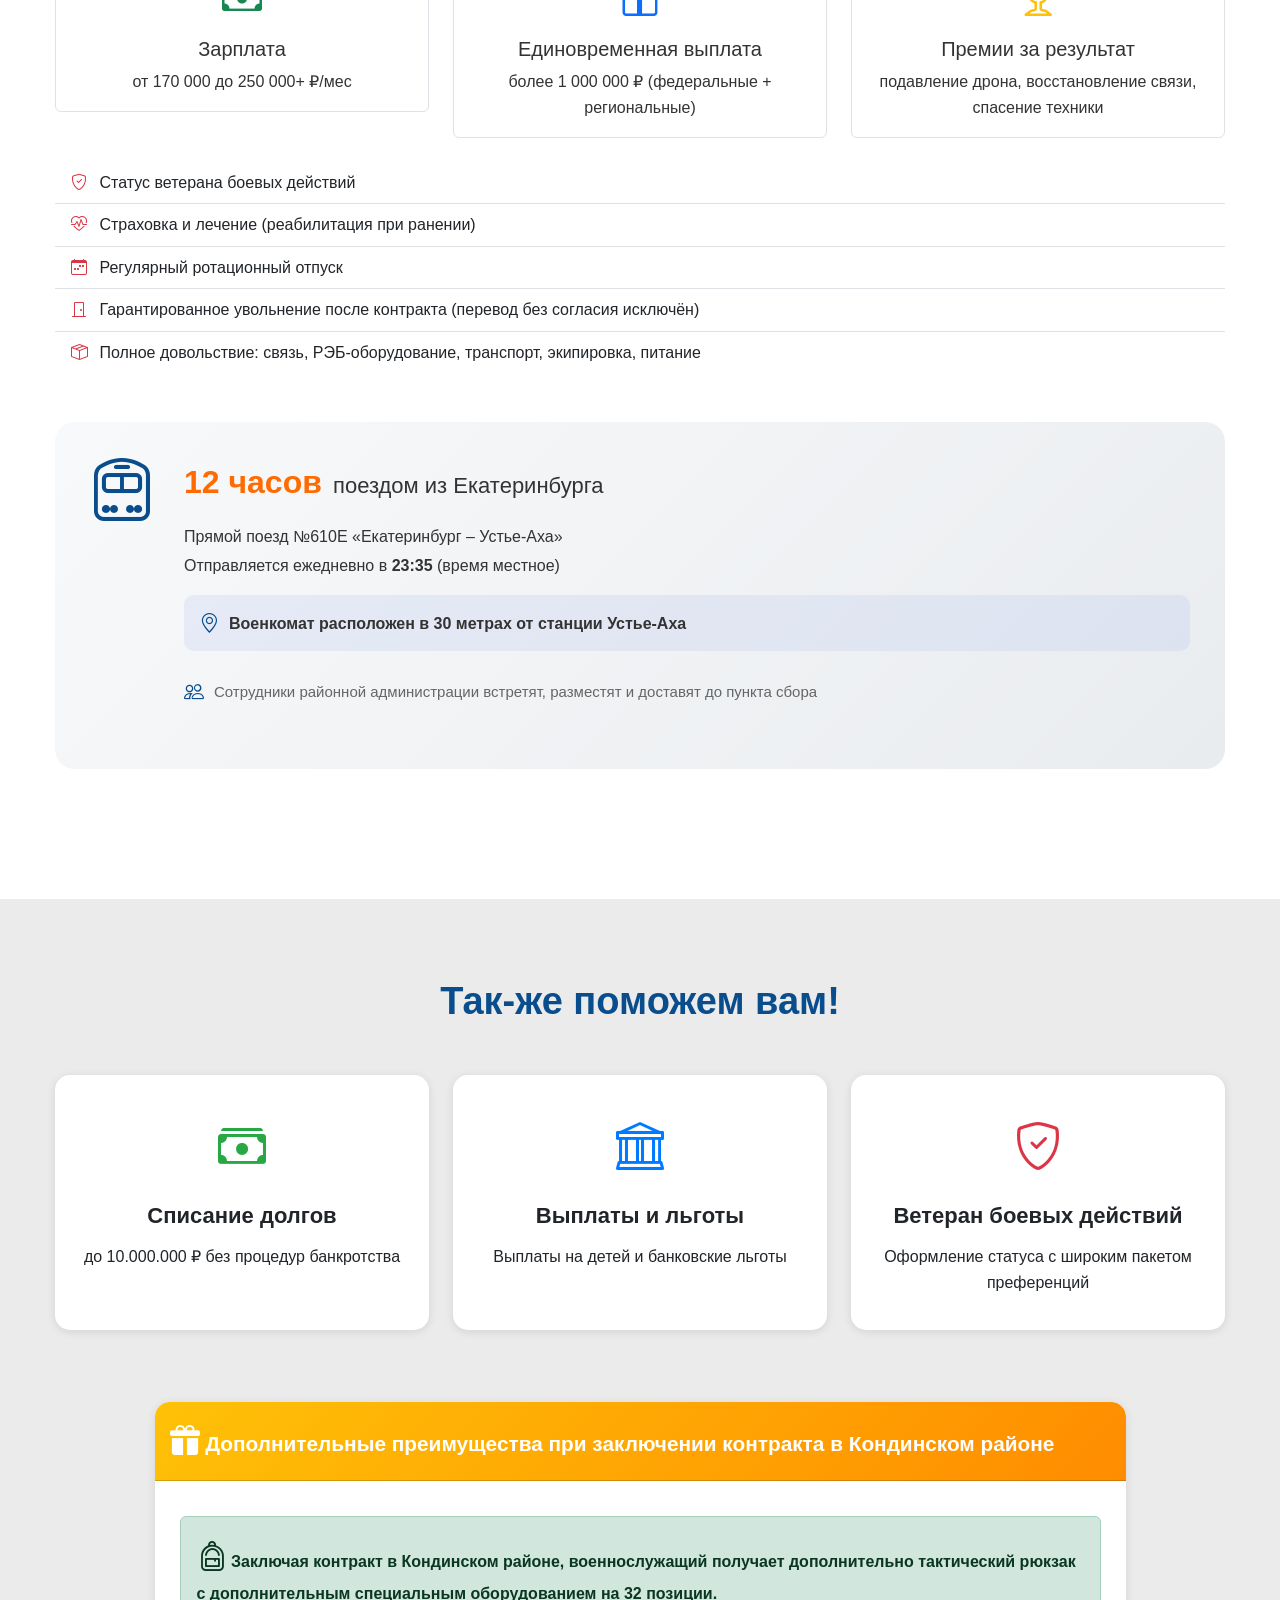
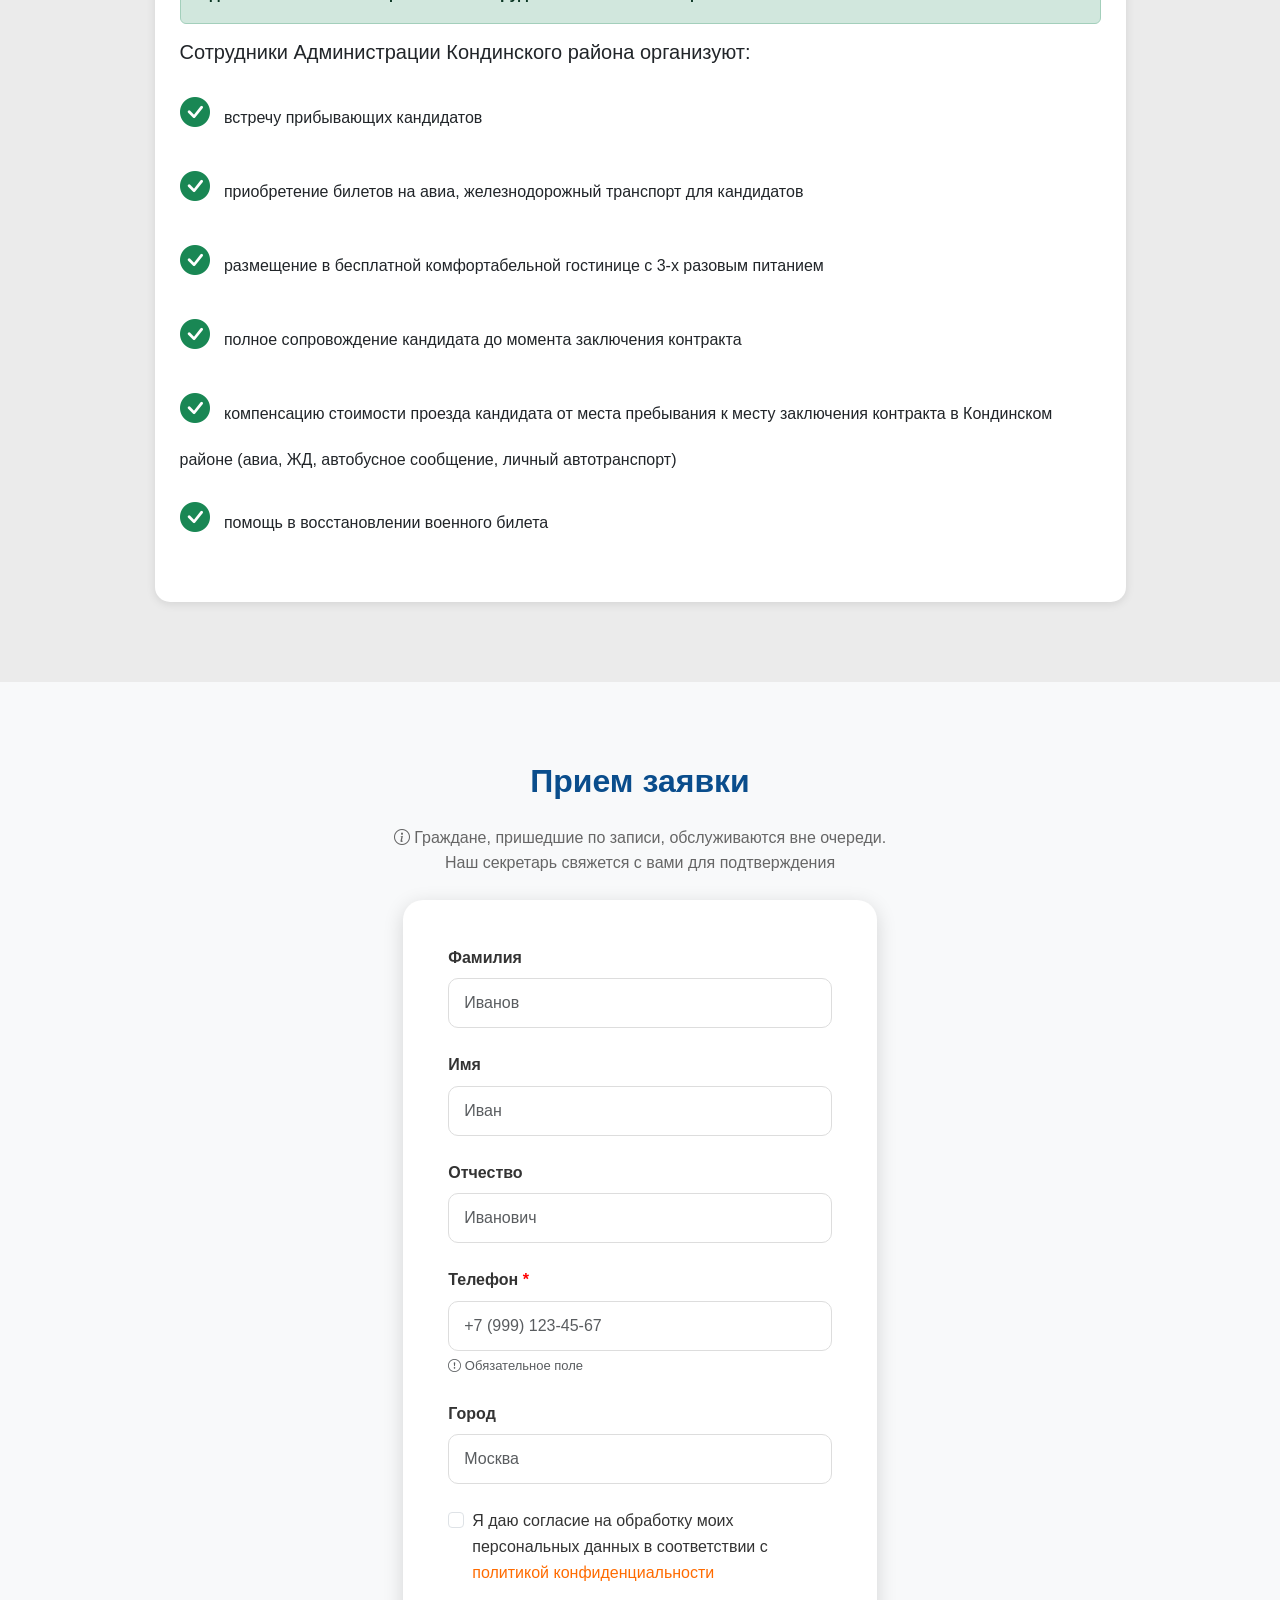
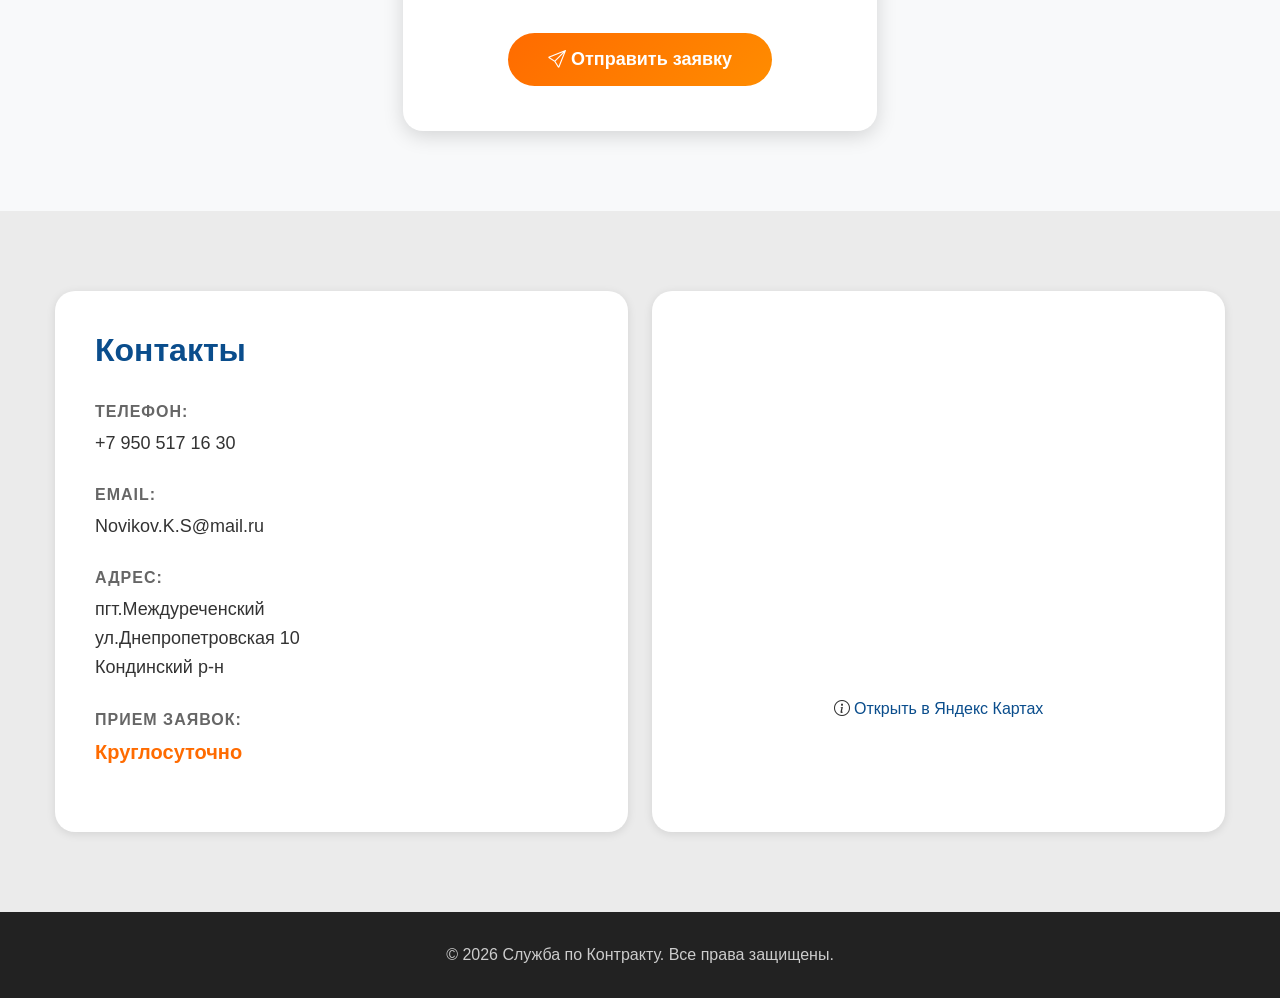
==== commit 9b310cf3: "Резервная копия: старый сайт до обновления" ====
--- a/index.html
+++ b/index.html
@@ -3,7 +3,7 @@
 <head>
     <meta charset="UTF-8">
     <meta name="viewport" content="width=device-width, initial-scale=1.0">
-    <title>Служба по Контракту — Кондинский район ХМАО</title>
+    <title>Служба по Контракту — ХМАО. Набор в АХМАТ: связь, инженерия, РЭБ, МАТО</title>
     
     <!-- Bootstrap 5 CSS -->
     <link href="https://cdn.jsdelivr.net/npm/bootstrap@5.3.0/dist/css/bootstrap.min.css" rel="stylesheet">
@@ -17,7 +17,6 @@
     <!-- ====== ШАПКА (белая, sticky) ====== -->
     <header class="header bg-white">
         <div class="container">
-            <!-- Мобильное меню -->
             <div class="mobile-header">
                 <div class="logo">🇷🇺 Служба</div>
                 <button class="mobile-menu-btn" onclick="toggleMenu()">
@@ -25,16 +24,13 @@
                 </button>
             </div>
             
-            <!-- Основное меню -->
             <div class="nav-menu" id="navMenu">
                 <div class="row align-items-center">
-                    <!-- Логотип и лозунг (десктоп) -->
                     <div class="col-lg-3 col-md-12 desktop-only">
                         <div class="logo">🇷🇺 Служба</div>
                         <div class="slogan">Ваши проблемы — наши заботы!</div>
                     </div>
                     
-                    <!-- Телефон и Email -->
                     <div class="col-lg-3 col-md-4 col-sm-6 col-12 info-column">
                         <div class="info-item">
                             <i class="bi bi-telephone-fill"></i>
@@ -46,7 +42,6 @@
                         </div>
                     </div>
                     
-                    <!-- Адрес -->
                     <div class="col-lg-3 col-md-4 col-sm-6 col-12 info-column">
                         <div class="info-item">
                             <i class="bi bi-geo-alt-fill"></i>
@@ -54,7 +49,6 @@
                         </div>
                     </div>
                     
-                    <!-- Кнопка подачи заявки -->
                     <div class="col-lg-3 col-md-4 col-sm-12 text-lg-end text-md-start text-sm-start button-column">
                         <a href="#application-form" class="btn-apply">
                             <i class="bi bi-pencil-square"></i> Подать заявку
@@ -65,86 +59,198 @@
         </div>
     </header>
 
-    <!-- ====== ГЕРОЙ-СЕКЦИЯ (фоновое изображение) ====== -->
+    <!-- ====== ГЕРОЙ-СЕКЦИЯ (НОВЫЕ ВЫПЛАТЫ ХМАО) ====== -->
     <section class="hero-section">
         <div class="container">
             <div class="hero-content">
-                <h1 class="hero-title">Служба по Контракту</h1>
+                <div class="hero-highlight">
+                    <h1 class="hero-title">Служба по Контракту</h1>
+                    <p class="hero-text" style="font-size: 1.3rem;">
+                        Мы предлагаем вам самые выгодные условия заключения контракта в России.
+                    </p>
+                </div>
                 
-                <p class="hero-text">
-                    Мы предлагаем вам самые выгодные условия заключения контракта в России.
-                </p>
+                <div class="payment-summary">
+                    <h2>Общая сумма выплат без учета денежного довольствия в год составит</h2>
+                    <div class="total-amount">4 100 000 ₽</div>
+                    
+                    <div class="row text-center">
+                        <div class="col-md-4">
+                            <div class="payment-card">
+                                <div class="amount">3 550 000 ₽</div>
+                                <div>сумма выплат от ХМАО-Югры</div>
+                            </div>
+                        </div>
+                        <div class="col-md-4">
+                            <div class="payment-card">
+                                <div class="amount">400 000 ₽</div>
+                                <div>сумма выплат от Министерства обороны РФ</div>
+                            </div>
+                        </div>
+                        <div class="col-md-4">
+                            <div class="payment-card highlight">
+                                <div class="amount">150 000 ₽</div>
+                                <div>выплата от муниципального образования города Ханты-Мансийск</div>
+                            </div>
+                        </div>
+                    </div>
+                </div>
                 
-                <div class="hero-highlight">
-                    <h3>3 200 000 рублей</h3>
-                    <p style="font-size: 18px;">
-                        После заключения контракта через военкомат Кондинского района ХМАО<br>
-                        вы получите сразу + компенсацию проезда.
-                    </p>
-                </div>
-                
-                <p style="font-size: 18px; margin: 20px 0;">
-                    Если по окончании контракта он продлевается, регион выплатит дополнительно<br>
-                    <strong style="color: var(--accent-color); font-size: 24px;">по 900 000 рублей за каждый год службы</strong>
-                </p>
-                
-                <div class="hero-stats">
-                    <h2>ЗАРАБОТНАЯ ПЛАТА В ЗОНЕ СВО СОСТАВЛЯЕТ ОТ 210 ТЫСЯЧ РУБЛЕЙ В МЕСЯЦ</h2>
-                    <p style="font-size: 20px;">(В СРЕДНЕМ 240 000)</p>
-                </div>
-                
-                <div style="margin: 30px 0;">
-                    <h3 style="color: var(--accent-color);">ПРИНИМАЕМ ОТНОШЕНИЯ ОТ ЧАСТЕЙ ЦВО!</h3>
-                </div>
-                
-                <div style="margin: 40px 0;">
-                    <h3 style="color: var(--accent-color);">
-                        Суммарная выгода может превысить 15 520 000 ₽
-                    </h3>
-                    <p>с учетом списания долгов и других социальных мер поддержки героев России.</p>
+                <div style="margin: 20px 0;">
+                    <p style="font-size: 1.2rem;"><strong>+ Денежное довольствие от 210 000 ₽ в месяц</strong> при выполнении боевых заданий в зоне СВО.</p>
+                    <p style="font-size: 1.1rem;"><strong>+ Списание долгов до 10 000 000 рублей.</strong></p>
                 </div>
             </div>
         </div>
     </section>
 
-    <!-- ====== БЕЛЫЙ БЛОК С ИНФОРМАЦИЕЙ ====== -->
+    <!-- ====== БЕЛЫЙ БЛОК: АХМАТ. ТЫЛОВЫЕ СПЕЦИАЛЬНОСТИ ====== -->
     <section class="white-section">
         <div class="container">
             <div class="row justify-content-center">
-                <div class="col-md-10">
-                    <!-- Основной текст -->
+                <div class="col-md-12">
+                    
+                    <div class="main-heading-wrapper">
+                        <h2 class="main-heading">
+                            ТАК ЖЕ НАБИРАЕМ В АХМАТ, ТЫЛОВЫЕ И ТЕХНИЧЕСКИЕ СПЕЦИАЛЬНОСТИ: СВЯЗЬ, ИНЖЕНЕРИЯ, РЭБ И ОБЕСПЕЧЕНИЕ
+
+                        </h2>
+                    </div>
+
                     <div class="info-main-text">
                         <p>
-                            Для получения региональных льгот не обязательно быть прописанным в регионе, 
-                            достаточно приехать и заключить контракт в военкомате Кондинского района ХМАО. 
-                            Фактическое проживание и место регистрации не имеют значения.
+                            Фронт начинается не только на передовой. Современная война невозможна без стальной логистики, защищённой связи и технического превосходства в тылу. Подразделения «Ахмат» — это не только штурмовые группы, но и высокотехнологичная инфраструктура, где каждый специалист критически важен для победы.
                         </p>
-                    </div>
-                    
-                    <!-- Преимущества в две колонки -->
-                    <div class="advantages-grid">
-                        <div class="advantage-item">
-                            <span class="advantage-marker">✓</span>
-                            <span>Имеем возможность принимать без военного билета</span>
-                        </div>
-                        <div class="advantage-item">
-                            <span class="advantage-marker">✓</span>
-                            <span>СНОВА РАБОТАЕМ С ОТНОШЕНИЯМИ ОТ ЦЕНТРАЛЬНОГО ВОЕННОГО ОКРУГА</span>
-                        </div>
-                    </div>
-                    
-                    <!-- Заголовок с акцентом -->
-                    <div class="main-heading-wrapper">
-                        <h2 class="main-heading">
-                            ЛУЧШИЕ В СТРАНЕ УСЛОВИЯ ДЛЯ ЗАКЛЮЧЕНИЯ КОНТРАКТА
-                        </h2>
-                        <p class="sub-heading">
-                            через военкомат Кондинского района ХМАО
+                        <p>
+                            Мы набираем мужчин, готовых работать на результат в <strong>тыловых батальонах связи, инженерных подразделениях, расчётах РЭБ и батальонах материального обеспечения</strong>.
                         </p>
-                    </div>
-                    
-                    <!-- Блок с поездом -->
-                    <div class="train-block">
+                        <p>
+                            Это твой шанс служить в элитной структуре, не находясь постоянно на нуле, получая при этом полную боевую поддержку и достойное вознаграждение.
+                        </p>
+                    </div>
+
+                    <div class="mt-5">
+                        <h3 class="section-subtitle">СУТЬ И КЛЮЧЕВЫЕ ЗАДАЧИ</h3>
+                        <p class="lead-text">
+                            Твоя работа — обеспечить боевую эффективность подразделений, которые воюют впереди. Без тебя не полетит дрон, не выйдет на связь командир и не подойдут боеприпасы.
+                        </p>
+                    </div>
+
+                    <div class="row mt-4 g-4">
+                        <div class="col-md-6">
+                            <div class="card h-100 shadow-sm border-0">
+                                <div class="card-body">
+                                    <i class="bi bi-wifi" style="font-size: 2rem; color: #0d6efd;"></i>
+                                    <h4 class="card-title mt-2">Батальон связи</h4>
+                                    <ul class="list-unstyled">
+                                        <li><i class="bi bi-check-circle-fill text-success me-2"></i> Развёртывание и защищённое управление каналами связи (радиорелейная, спутниковая, КШМ)</li>
+                                        <li><i class="bi bi-check-circle-fill text-success me-2"></i> Обеспечение устойчивого управления в условиях активного РЭБ противника</li>
+                                        <li><i class="bi bi-check-circle-fill text-success me-2"></i> Настройка и обслуживание комплексов связи, шифрование и защита информации</li>
+                                    </ul>
+                                </div>
+                            </div>
+                        </div>
+                        <div class="col-md-6">
+                            <div class="card h-100 shadow-sm border-0">
+                                <div class="card-body">
+                                    <i class="bi bi-gear-wide-connected" style="font-size: 2rem; color: #6c757d;"></i>
+                                    <h4 class="card-title mt-2">Инженерный батальон</h4>
+                                    <ul class="list-unstyled">
+                                        <li><i class="bi bi-check-circle-fill text-success me-2"></i> Фортификационное оборудование: блиндажи, укрытия, командные пункты в тылу</li>
+                                        <li><i class="bi bi-check-circle-fill text-success me-2"></i> Инженерная разведка маршрутов для тыловых колонн</li>
+                                        <li><i class="bi bi-check-circle-fill text-success me-2"></i> Минирование и разминирование (обеспечение безопасности тыловых зон)</li>
+                                    </ul>
+                                </div>
+                            </div>
+                        </div>
+                        <div class="col-md-6">
+                            <div class="card h-100 shadow-sm border-0">
+                                <div class="card-body">
+                                    <i class="bi bi-shield-shaded" style="font-size: 2rem; color: #dc3545;"></i>
+                                    <h4 class="card-title mt-2">РЭБ (Радиоэлектронная борьба)</h4>
+                                    <ul class="list-unstyled">
+                                        <li><i class="bi bi-check-circle-fill text-success me-2"></i> Защита техники и личного состава от FPV-дронов и барражирующих боеприпасов</li>
+                                        <li><i class="bi bi-check-circle-fill text-success me-2"></i> Постановка радиопомех — «глушение» каналов управления БПЛА противника</li>
+                                        <li><i class="bi bi-check-circle-fill text-success me-2"></i> Обнаружение и подавление враждебных средств связи</li>
+                                    </ul>
+                                </div>
+                            </div>
+                        </div>
+                        <div class="col-md-6">
+                            <div class="card h-100 shadow-sm border-0">
+                                <div class="card-body">
+                                    <i class="bi bi-truck" style="font-size: 2rem; color: #198754;"></i>
+                                    <h4 class="card-title mt-2">Батальон материального обеспечения (МАТО)</h4>
+                                    <ul class="list-unstyled">
+                                        <li><i class="bi bi-check-circle-fill text-success me-2"></i> Бесперебойная доставка боеприпасов, топлива, продовольствия и снаряжения</li>
+                                        <li><i class="bi bi-check-circle-fill text-success me-2"></i> Эвакуация неисправной техники и имущества</li>
+                                        <li><i class="bi bi-check-circle-fill text-success me-2"></i> Работа складов, заправка и ремонт автомобильной и спецтехники</li>
+                                    </ul>
+                                </div>
+                            </div>
+                        </div>
+                    </div>
+
+                    <div class="mt-5 requirements-block">
+                        <h3 class="section-subtitle">ТРЕБОВАНИЯ К КАНДИДАТУ</h3>
+                        <p class="fst-italic">Мы ценим мастерство, желание учиться и надёжность. Многие задачи можно освоить на месте — важнее твоё отношение и здоровье.</p>
+                        <div class="row mt-3">
+                            <div class="col-md-6">
+                                <ul class="list-unstyled">
+                                    <li><i class="bi bi-check-lg text-primary me-2"></i> <strong>Возраст:</strong> от 18 до 45 лет</li>
+                                    <li><i class="bi bi-check-lg text-primary me-2"></i> <strong>Здоровье:</strong> категория «А» или «Б»</li>
+                                    <li><i class="bi bi-check-lg text-primary me-2"></i> <strong>Биография:</strong> отсутствие непогашенных судимостей</li>
+                                    <li><i class="bi bi-check-lg text-primary me-2"></i> <strong>Образование:</strong> приветствуется техническое, строительное, IT или связь</li>
+                                </ul>
+                            </div>
+                            <div class="col-md-6">
+                                <ul class="list-unstyled">
+                                    <li><i class="bi bi-check-lg text-primary me-2"></i> <strong>Ключевые качества:</strong> дисциплина, стрессоустойчивость, техническое мышление</li>
+                                    <li><i class="bi bi-check-lg text-primary me-2"></i> <strong>Важное преимущество:</strong> права C,D,E, работа с генераторами, радиостанциями, электромонтаж, стройка, ремонт</li>
+                                    <li><i class="bi bi-check-lg text-primary me-2"></i> <em>Не имеет значения предыдущий опыт контрактной службы — рассматриваются все, кто хочет работать в «Ахмате»</em></li>
+                                </ul>
+                            </div>
+                        </div>
+                    </div>
+
+                    <div class="mt-5">
+                        <h3 class="section-subtitle">ФИНАНСОВЫЕ УСЛОВИЯ И ЛЬГОТЫ</h3>
+                        <p>Мы предлагаем одни из самых конкурентных условий среди тыловых и технических специальностей.</p>
+                        <div class="row mt-3">
+                            <div class="col-md-4">
+                                <div class="p-3 border rounded text-center">
+                                    <i class="bi bi-cash-stack fs-1 text-success"></i>
+                                    <h5 class="mt-2">Зарплата</h5>
+                                    <p class="mb-0">от 170 000 до 250 000+ ₽/мес</p>
+                                </div>
+                            </div>
+                            <div class="col-md-4">
+                                <div class="p-3 border rounded text-center">
+                                    <i class="bi bi-gift fs-1 text-primary"></i>
+                                    <h5 class="mt-2">Единовременная выплата</h5>
+                                    <p class="mb-0">более 1 000 000 ₽ (федеральные + региональные)</p>
+                                </div>
+                            </div>
+                            <div class="col-md-4">
+                                <div class="p-3 border rounded text-center">
+                                    <i class="bi bi-trophy fs-1 text-warning"></i>
+                                    <h5 class="mt-2">Премии за результат</h5>
+                                    <p class="mb-0">подавление дрона, восстановление связи, спасение техники</p>
+                                </div>
+                            </div>
+                        </div>
+                        <div class="mt-4">
+                            <ul class="list-group list-group-flush">
+                                <li class="list-group-item"><i class="bi bi-shield-check text-danger me-2"></i> Статус ветерана боевых действий</li>
+                                <li class="list-group-item"><i class="bi bi-heart-pulse text-danger me-2"></i> Страховка и лечение (реабилитация при ранении)</li>
+                                <li class="list-group-item"><i class="bi bi-calendar-week text-danger me-2"></i> Регулярный ротационный отпуск</li>
+                                <li class="list-group-item"><i class="bi bi-door-closed text-danger me-2"></i> Гарантированное увольнение после контракта (перевод без согласия исключён)</li>
+                                <li class="list-group-item"><i class="bi bi-box-seam text-danger me-2"></i> Полное довольствие: связь, РЭБ-оборудование, транспорт, экипировка, питание</li>
+                            </ul>
+                        </div>
+                    </div>
+
+                    <div class="train-block mt-5">
                         <div class="train-icon">
                             <i class="bi bi-train-front"></i>
                         </div>
@@ -166,18 +272,12 @@
                             </p>
                         </div>
                     </div>
-                    
-                    <!-- Финансовый акцент -->
-                    <div class="finance-accent">
-                        <i class="bi bi-clock-history"></i>
-                        <span>Всего 12 часов поездом из Екатеринбурга и вы получаете <strong>совершенно иные финансовые условия!</strong></span>
-                    </div>
                 </div>
             </div>
         </div>
     </section>
 
-    <!-- ====== РАЗДЕЛ «ТАК-ЖЕ ПОМОЖЕМ ВАМ!» (серый фон) ====== -->
+    <!-- ====== РАЗДЕЛ «ТАК-ЖЕ ПОМОЖЕМ ВАМ!» ====== -->
     <section class="help-section">
         <div class="container">
             <h2 class="help-title">Так-же поможем вам!</h2>
@@ -209,6 +309,32 @@
                             <i class="bi bi-shield-check" style="font-size: 48px; color: #dc3545;"></i>
                             <h5 class="card-title mt-3">Ветеран боевых действий</h5>
                             <p class="card-text">Оформление статуса с широким пакетом преференций</p>
+                        </div>
+                    </div>
+                </div>
+            </div>
+            
+            <!-- НОВЫЙ БЛОК С УСЛОВИЯМИ ОТ АДМИНИСТРАЦИИ КОНДИНСКОГО РАЙОНА -->
+            <div class="row mt-5 justify-content-center">
+                <div class="col-md-10">
+                    <div class="card border-warning admin-benefits-card">
+                        <div class="card-header">
+                            <i class="bi bi-gift-fill"></i> Дополнительные преимущества при заключении контракта в Кондинском районе
+                        </div>
+                        <div class="card-body">
+                            <div class="alert alert-success">
+                                <i class="bi bi-backpack"></i> <strong>Заключая контракт в Кондинском районе, военнослужащий получает дополнительно тактический рюкзак с дополнительным специальным оборудованием на 32 позиции.</strong>
+                            </div>
+                            
+                            <h5 class="mt-3">Сотрудники Администрации Кондинского района организуют:</h5>
+                            <ul class="list-unstyled mt-3 admin-list">
+                                <li><i class="bi bi-check-circle-fill text-success"></i> встречу прибывающих кандидатов</li>
+                                <li><i class="bi bi-check-circle-fill text-success"></i> приобретение билетов на авиа, железнодорожный транспорт для кандидатов</li>
+                                <li><i class="bi bi-check-circle-fill text-success"></i> размещение в бесплатной комфортабельной гостинице с 3-х разовым питанием</li>
+                                <li><i class="bi bi-check-circle-fill text-success"></i> полное сопровождение кандидата до момента заключения контракта</li>
+                                <li><i class="bi bi-check-circle-fill text-success"></i> компенсацию стоимости проезда кандидата от места пребывания к месту заключения контракта в Кондинском районе (авиа, ЖД, автобусное сообщение, личный автотранспорт)</li>
+                                <li><i class="bi bi-check-circle-fill text-success"></i> помощь в восстановлении военного билета</li>
+                            </ul>
                         </div>
                     </div>
                 </div>
@@ -228,7 +354,6 @@
             
             <div class="row justify-content-center">
                 <div class="col-md-5">
-                    <!-- Форма отправляется на send_mail.py -->
                     <form id="contractForm" action="/send-form" method="POST">
                         <div class="mb-4">
                             <label for="last_name" class="form-label">Фамилия</label>
@@ -258,6 +383,16 @@
                         <div class="mb-4">
                             <label for="city" class="form-label">Город</label>
                             <input type="text" class="form-control form-control-lg" id="city" name="city" placeholder="Москва">
+                        </div>
+                        
+                        <div class="mb-4">
+                            <div class="form-check">
+                                <input class="form-check-input" type="checkbox" id="consent" name="consent" required>
+                                <label class="form-check-label" for="consent">
+                                    Я даю согласие на обработку моих персональных данных в соответствии с 
+                                    <a href="#" data-bs-toggle="modal" data-bs-target="#privacyModal">политикой конфиденциальности</a>
+                                </label>
+                            </div>
                         </div>
                         
                         <div class="text-center mt-5">
@@ -342,9 +477,34 @@
         </div>
     </footer>
 
+    <!-- Модальное окно с политикой конфиденциальности -->
+    <div class="modal fade" id="privacyModal" tabindex="-1" aria-labelledby="privacyModalLabel" aria-hidden="true">
+        <div class="modal-dialog modal-lg">
+            <div class="modal-content">
+                <div class="modal-header">
+                    <h5 class="modal-title" id="privacyModalLabel">Политика конфиденциальности</h5>
+                    <button type="button" class="btn-close" data-bs-dismiss="modal" aria-label="Close"></button>
+                </div>
+                <div class="modal-body">
+                    <p>Нажимая кнопку "Отправить заявку", вы даете согласие на обработку своих персональных данных (фамилии, имени, отчества, номера телефона, города проживания) в целях рассмотрения вашей заявки на заключение контракта и связи с вами нашим специалистом.</p>
+                    <p>Ваши данные будут использоваться исключительно для ответа на ваше обращение и не будут переданы третьим лицам, кроме случаев, предусмотренных законодательством РФ.</p>
+                    <p>Вы можете отозвать свое согласие в любой момент, направив письменное уведомление на наш email: Novikov.K.S@mail.ru</p>
+                </div>
+                <div class="modal-footer">
+                    <button type="button" class="btn btn-secondary" data-bs-dismiss="modal">Закрыть</button>
+                </div>
+            </div>
+        </div>
+    </div>
+
     <!-- Bootstrap JS -->
     <script src="https://cdn.jsdelivr.net/npm/bootstrap@5.3.0/dist/js/bootstrap.bundle.min.js"></script>
-    <!-- Наш скрипт -->
-    <script src="/assets/js/script.js"></script>
+    
+    <script>
+        function toggleMenu() {
+            const navMenu = document.getElementById('navMenu');
+            navMenu.classList.toggle('show');
+        }
+    </script>
 </body>
 </html>
--- a/assets/css/style.css
+++ b/assets/css/style.css
@@ -203,6 +203,46 @@
     font-size: 28px;
 }
 
+/* НОВЫЙ БЛОК ВЫПЛАТ В HERO */
+.payment-summary {
+    background: rgba(0,0,0,0.75);
+    padding: 30px;
+    border-radius: 20px;
+    margin: 30px 0;
+}
+
+.payment-summary h2 {
+    color: #ffd700;
+    font-size: 2rem;
+    margin-bottom: 10px;
+    text-align: center;
+}
+
+.payment-summary .total-amount {
+    font-size: 4rem;
+    font-weight: bold;
+    color: #ffd700;
+    text-align: center;
+    margin-bottom: 30px;
+}
+
+.payment-card {
+    background: rgba(255,255,255,0.1);
+    padding: 20px;
+    border-radius: 15px;
+    margin: 10px;
+}
+
+.payment-card .amount {
+    font-size: 2rem;
+    font-weight: bold;
+    color: #fff;
+}
+
+.payment-card.highlight .amount {
+    color: #ffd700;
+}
+
 /* ---------- БЕЛЫЙ БЛОК ---------- */
 .white-section {
     padding: 80px 0;
@@ -274,6 +314,87 @@
 .sub-heading {
     font-size: 20px;
     color: var(--text-light);
+}
+
+/* Подзаголовки секций */
+.section-subtitle {
+    font-size: 28px;
+    font-weight: bold;
+    color: var(--primary-color);
+    margin: 40px 0 20px 0;
+    border-left: 5px solid var(--accent-color);
+    padding-left: 20px;
+}
+
+.lead-text {
+    font-size: 18px;
+    margin-bottom: 30px;
+    color: var(--text-color);
+}
+
+/* Карточки подразделений в белом блоке */
+.white-section .card {
+    border: 1px solid #eee;
+    border-radius: 15px;
+    transition: all 0.3s ease;
+    height: 100%;
+}
+
+.white-section .card:hover {
+    transform: translateY(-5px);
+    box-shadow: var(--shadow-hover);
+}
+
+.white-section .card-body {
+    padding: 25px;
+}
+
+.white-section .card-body i {
+    margin-bottom: 15px;
+}
+
+.white-section .card-body ul li {
+    margin-bottom: 10px;
+    font-size: 14px;
+    line-height: 1.5;
+}
+
+/* Блок с требованиями */
+.requirements-block {
+    background: var(--light-bg);
+    padding: 30px;
+    border-radius: 15px;
+    margin: 30px 0;
+}
+
+.requirements-block ul li {
+    margin-bottom: 10px;
+}
+
+/* Финансовые условия в три колонки */
+.finance-grid .finance-item {
+    background: var(--white);
+    border: 1px solid #eee;
+    border-radius: 12px;
+    padding: 20px;
+    text-align: center;
+    transition: all 0.3s;
+}
+
+.finance-grid .finance-item:hover {
+    transform: translateY(-3px);
+    box-shadow: var(--shadow-hover);
+}
+
+.finance-grid .finance-item i {
+    font-size: 2.5rem;
+    margin-bottom: 10px;
+}
+
+.finance-grid .finance-item h5 {
+    font-size: 1.2rem;
+    font-weight: bold;
+    margin: 10px 0;
 }
 
 /* Блок с поездом */
@@ -398,7 +519,7 @@
 }
 
 .help-section .card i {
-    font-size: 52px;
+    font-size: 30px;
     margin-bottom: 15px;
 }
 
@@ -406,6 +527,33 @@
     font-size: 22px;
     font-weight: bold;
     margin: 15px 0;
+}
+
+/* Блок преимуществ администрации */
+.admin-benefits-card {
+    border: 2px solid #ffc107;
+    border-radius: 15px;
+    background: var(--white);
+}
+
+.admin-benefits-card .card-header {
+    background: linear-gradient(135deg, #ffc107, #ff8c00);
+    color: white;
+    font-size: 1.3rem;
+    font-weight: bold;
+    padding: 15px;
+    border-radius: 13px 13px 0 0;
+}
+
+.admin-list li {
+    line-height: 2.2;
+    margin-bottom: 8px;
+}
+
+.admin-list i {
+    font-size: 0.9rem;
+    margin-right: 10px;
+    color: var(--success-color);
 }
 
 /* ---------- ФОРМА ---------- */
@@ -459,6 +607,21 @@
     margin-top: 5px;
 }
 
+/* Чекбокс согласия */
+.form-check-input:checked {
+    background-color: var(--accent-color);
+    border-color: var(--accent-color);
+}
+
+.form-check-label a {
+    color: var(--accent-color);
+    text-decoration: none;
+}
+
+.form-check-label a:hover {
+    text-decoration: underline;
+}
+
 /* ---------- КОНТАКТЫ И КАРТА ---------- */
 .contacts-section {
     background-color: var(--gray-bg);
@@ -599,6 +762,18 @@
     .hero-highlight h3 {
         font-size: 36px;
     }
+    
+    .payment-summary .total-amount {
+        font-size: 3rem;
+    }
+    
+    .payment-card .amount {
+        font-size: 1.5rem;
+    }
+    
+    .section-subtitle {
+        font-size: 24px;
+    }
 }
 
 /* Мобильные устройства */
@@ -668,6 +843,18 @@
         width: 100%;
         text-align: center;
     }
+    
+    .payment-summary {
+        padding: 20px;
+    }
+    
+    .payment-summary .total-amount {
+        font-size: 2.5rem;
+    }
+    
+    .section-subtitle {
+        font-size: 22px;
+    }
 }
 
 /* Очень маленькие экраны */
@@ -711,9 +898,17 @@
     .highlight-number {
         font-size: 26px;
     }
-}
-
-/* ---------- ДЛЯ ЭКРАНОВ ДО 576px ---------- */
+    
+    .payment-summary .total-amount {
+        font-size: 2rem;
+    }
+    
+    .payment-card .amount {
+        font-size: 1.2rem;
+    }
+}
+
+/* Для экранов до 576px */
 @media (max-width: 576px) {
     .info-column {
         flex: 0 0 100%;
@@ -726,7 +921,7 @@
     }
 }
 
-/* ---------- ДЛЯ ЭКРАНОВ БОЛЬШЕ 993px ---------- */
+/* Для экранов больше 993px */
 @media (min-width: 993px) {
     .mobile-header, .mobile-menu-btn {
         display: none !important;
@@ -751,4 +946,23 @@
 
 .hero-content, .white-section, .help-section, .form-container, .contacts-section {
     animation: fadeInUp 0.6s ease-out;
+}
+
+/* Дополнительные стили для списков с галочками */
+.list-check {
+    list-style: none;
+    padding-left: 0;
+}
+
+.list-check li {
+    margin-bottom: 12px;
+    display: flex;
+    align-items: center;
+    gap: 10px;
+}
+
+.list-check li i {
+    font-size: 0.9rem;
+    color: var(--success-color);
+    flex-shrink: 0;
 }
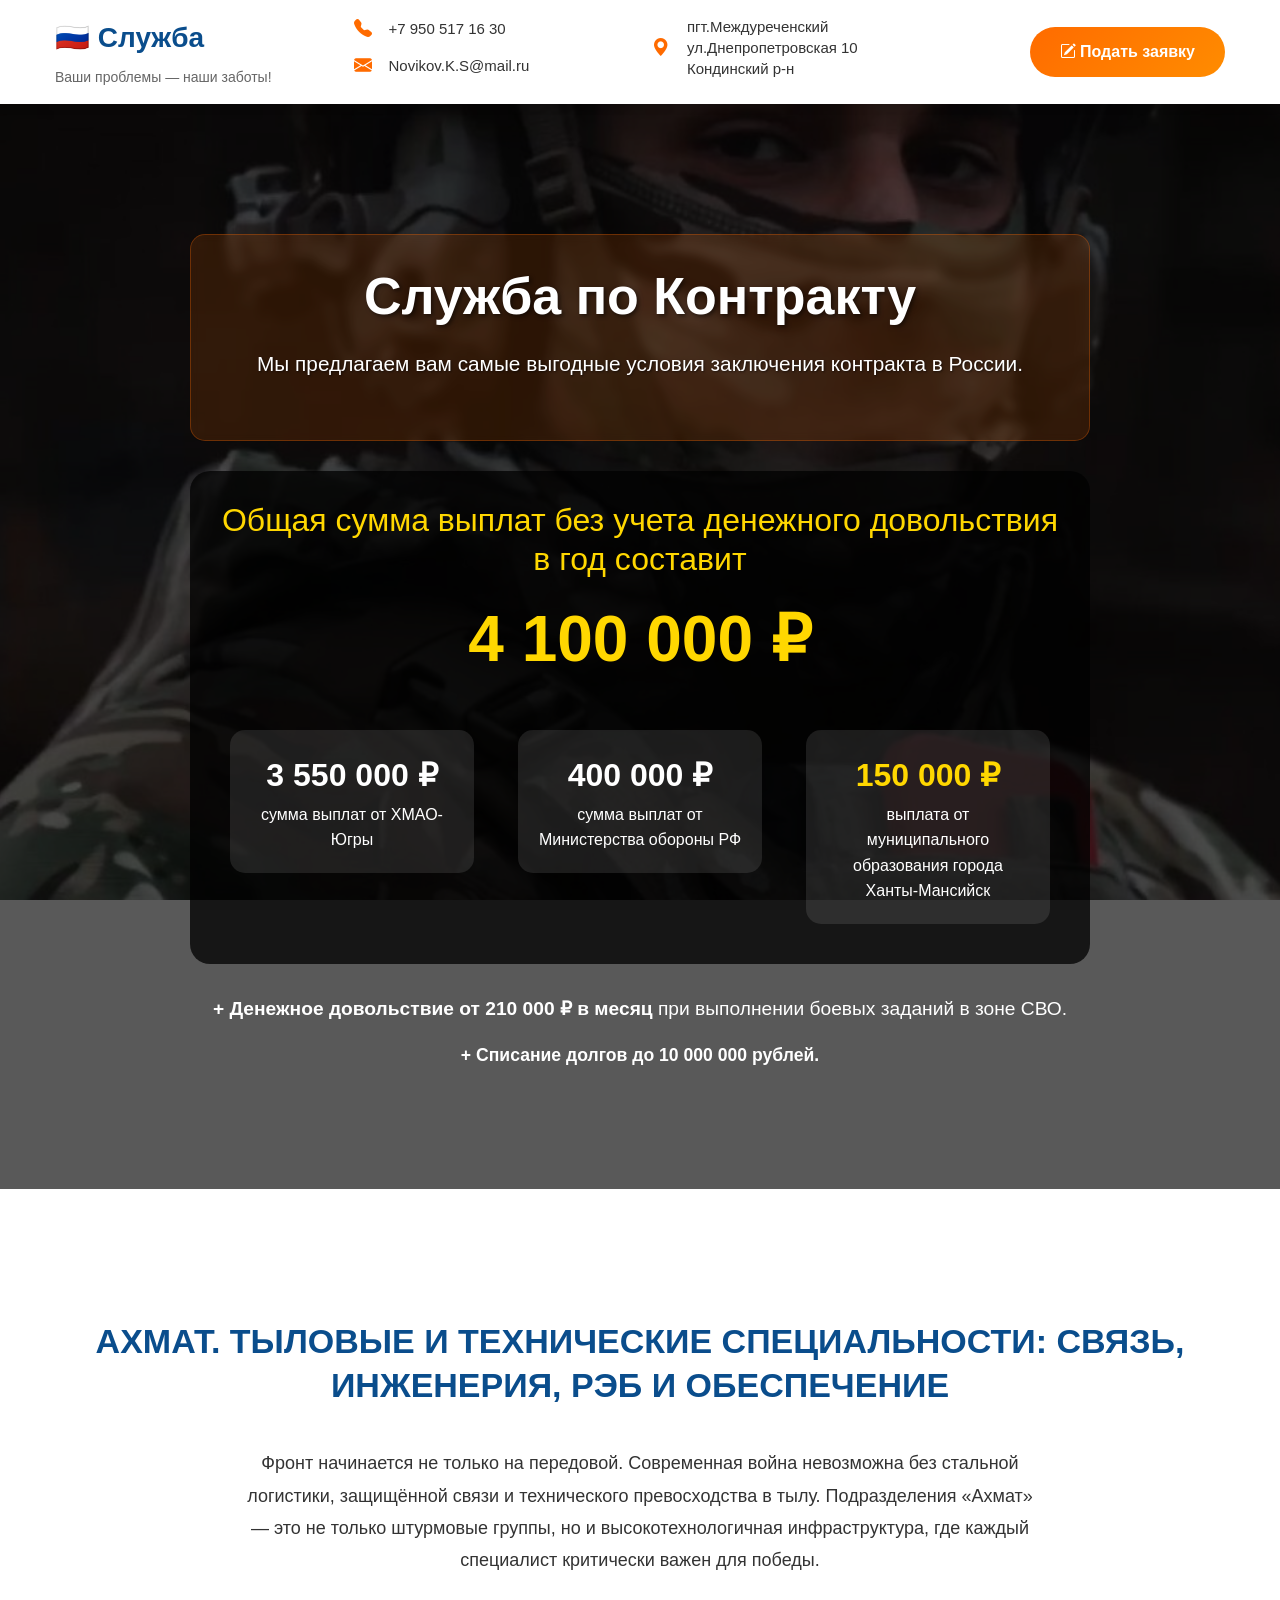
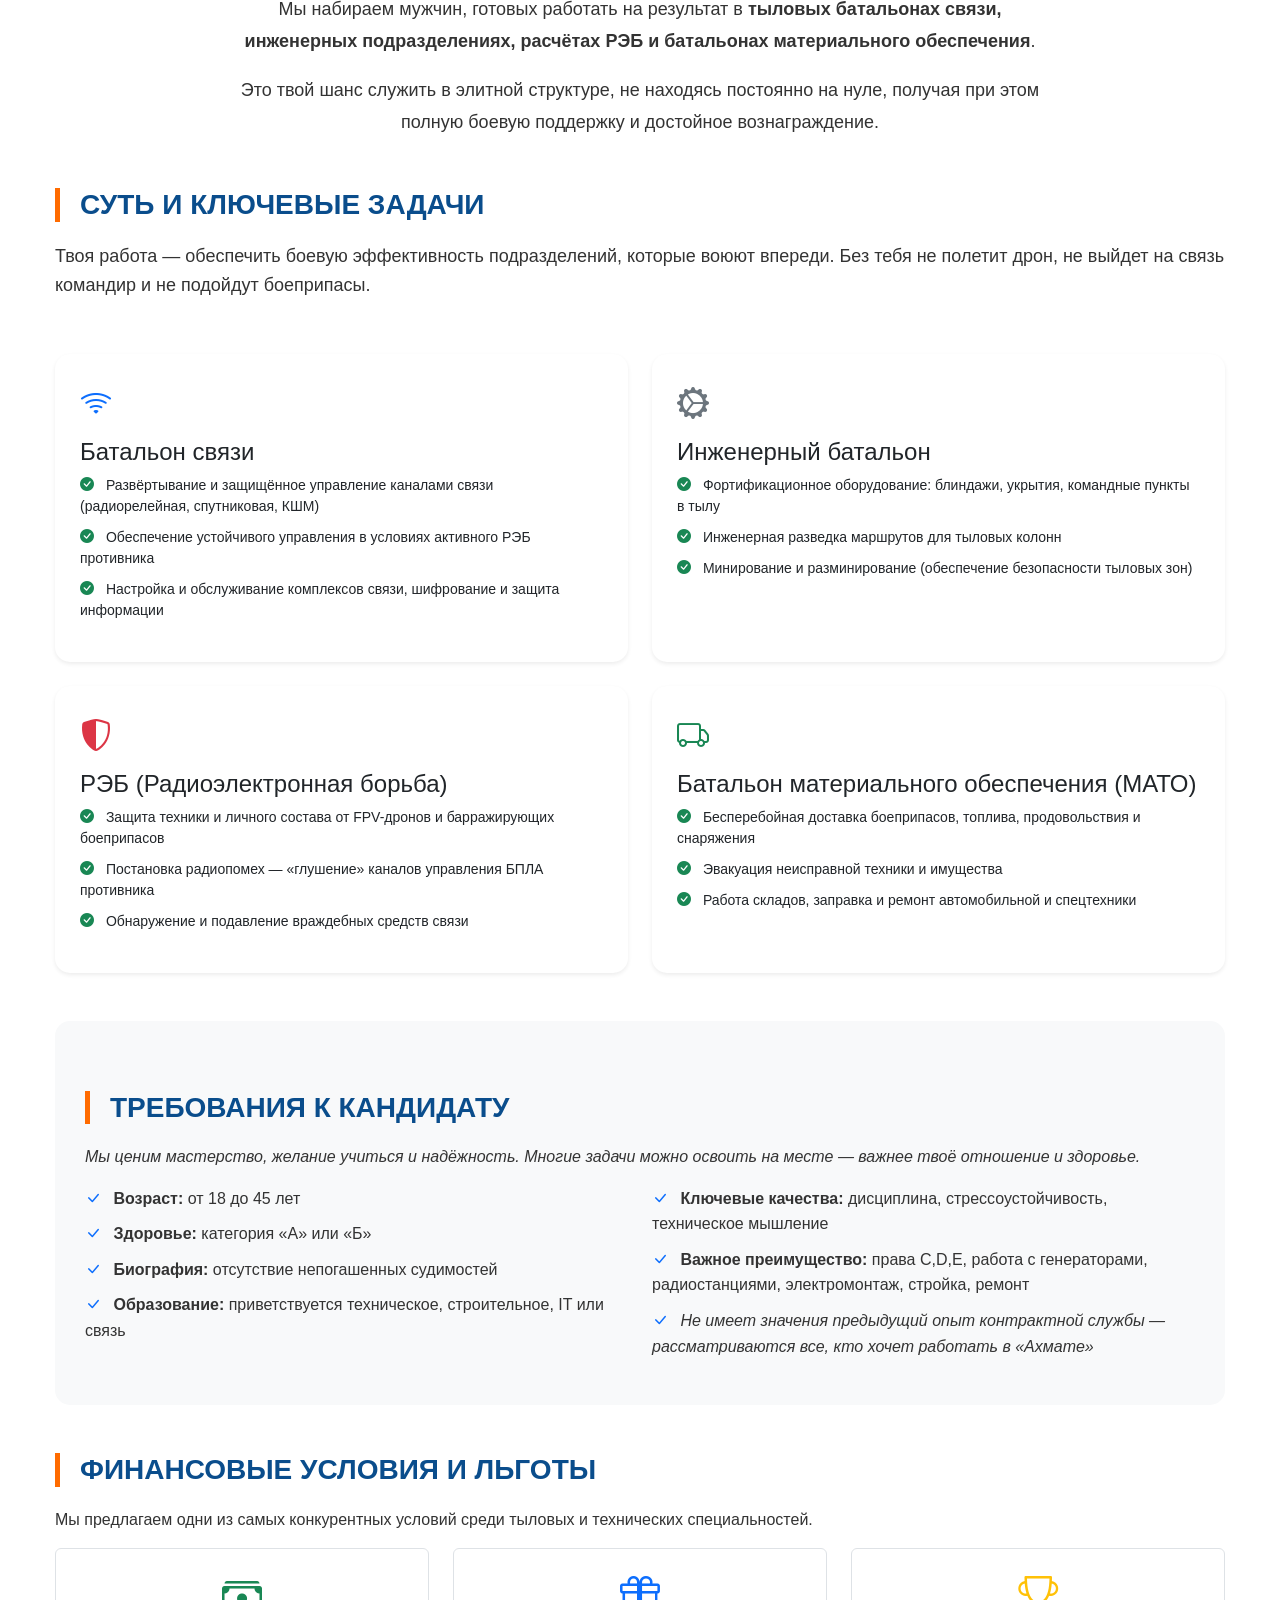
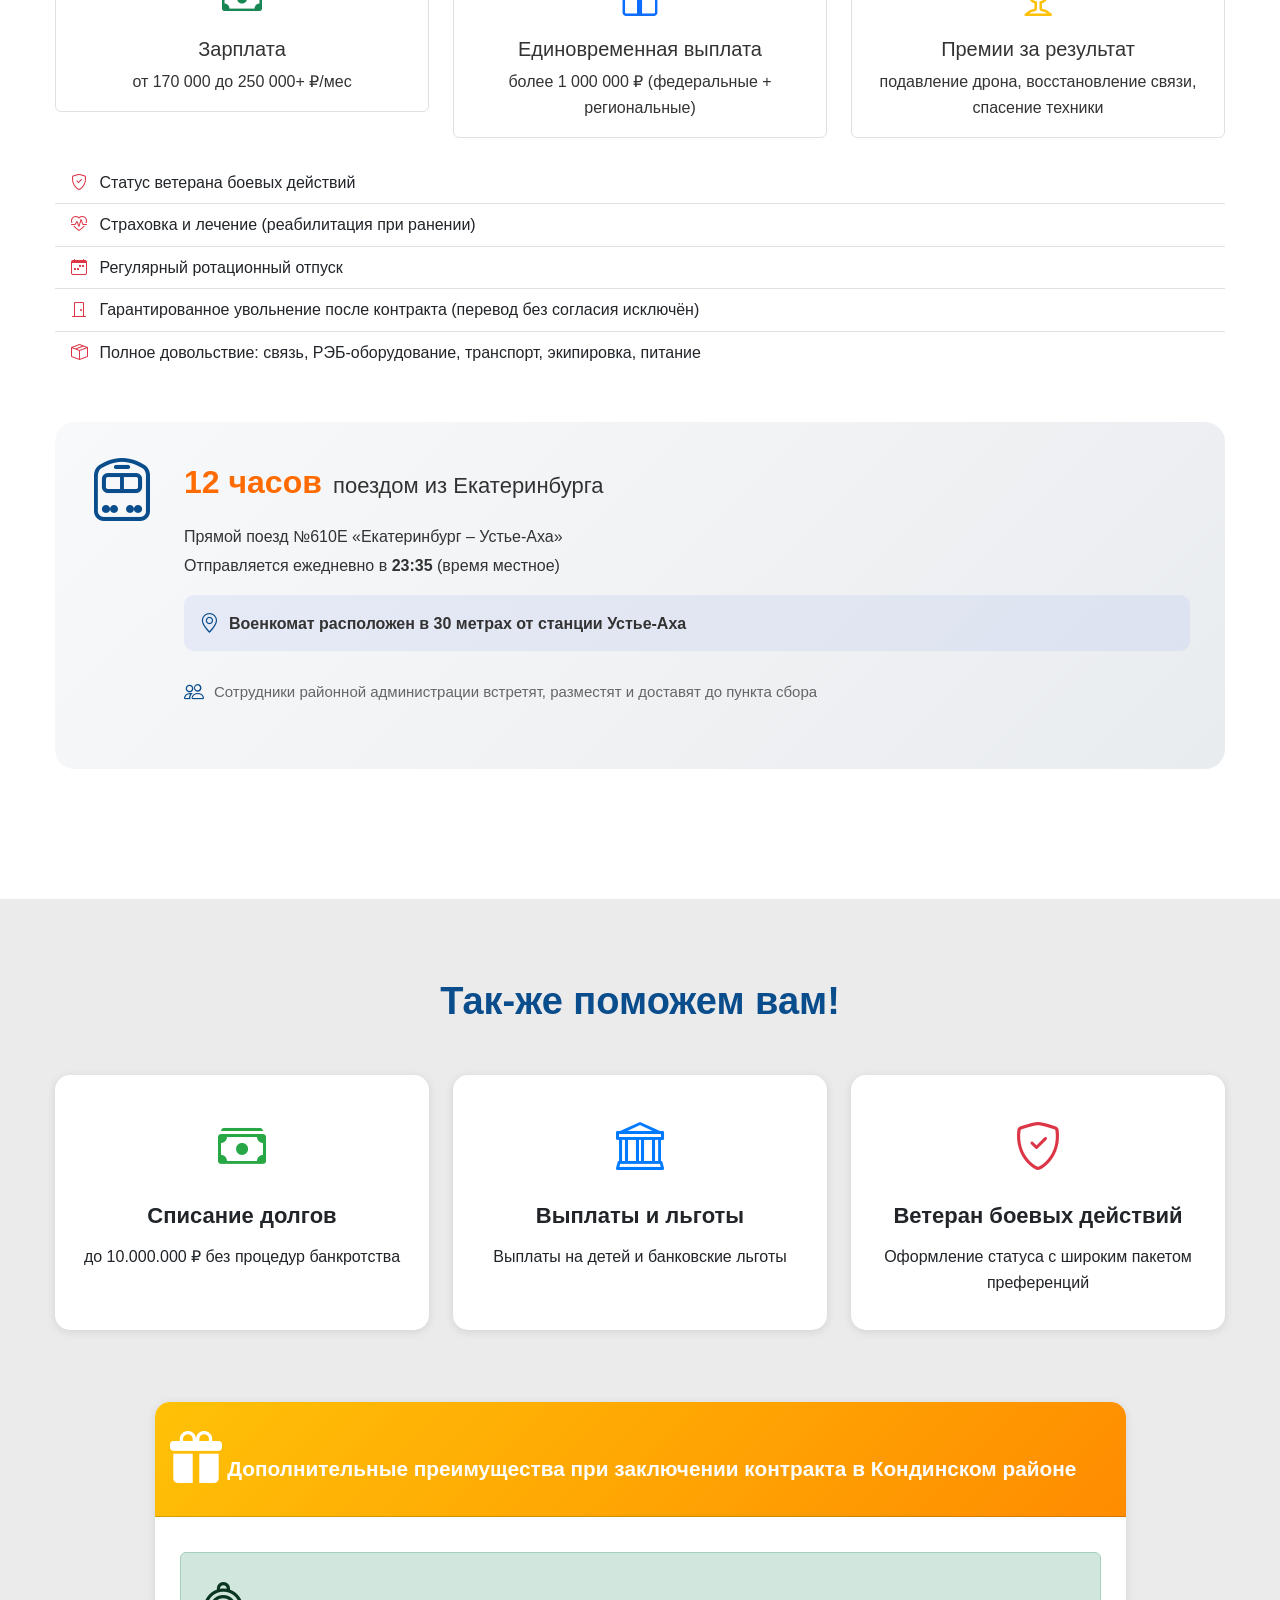
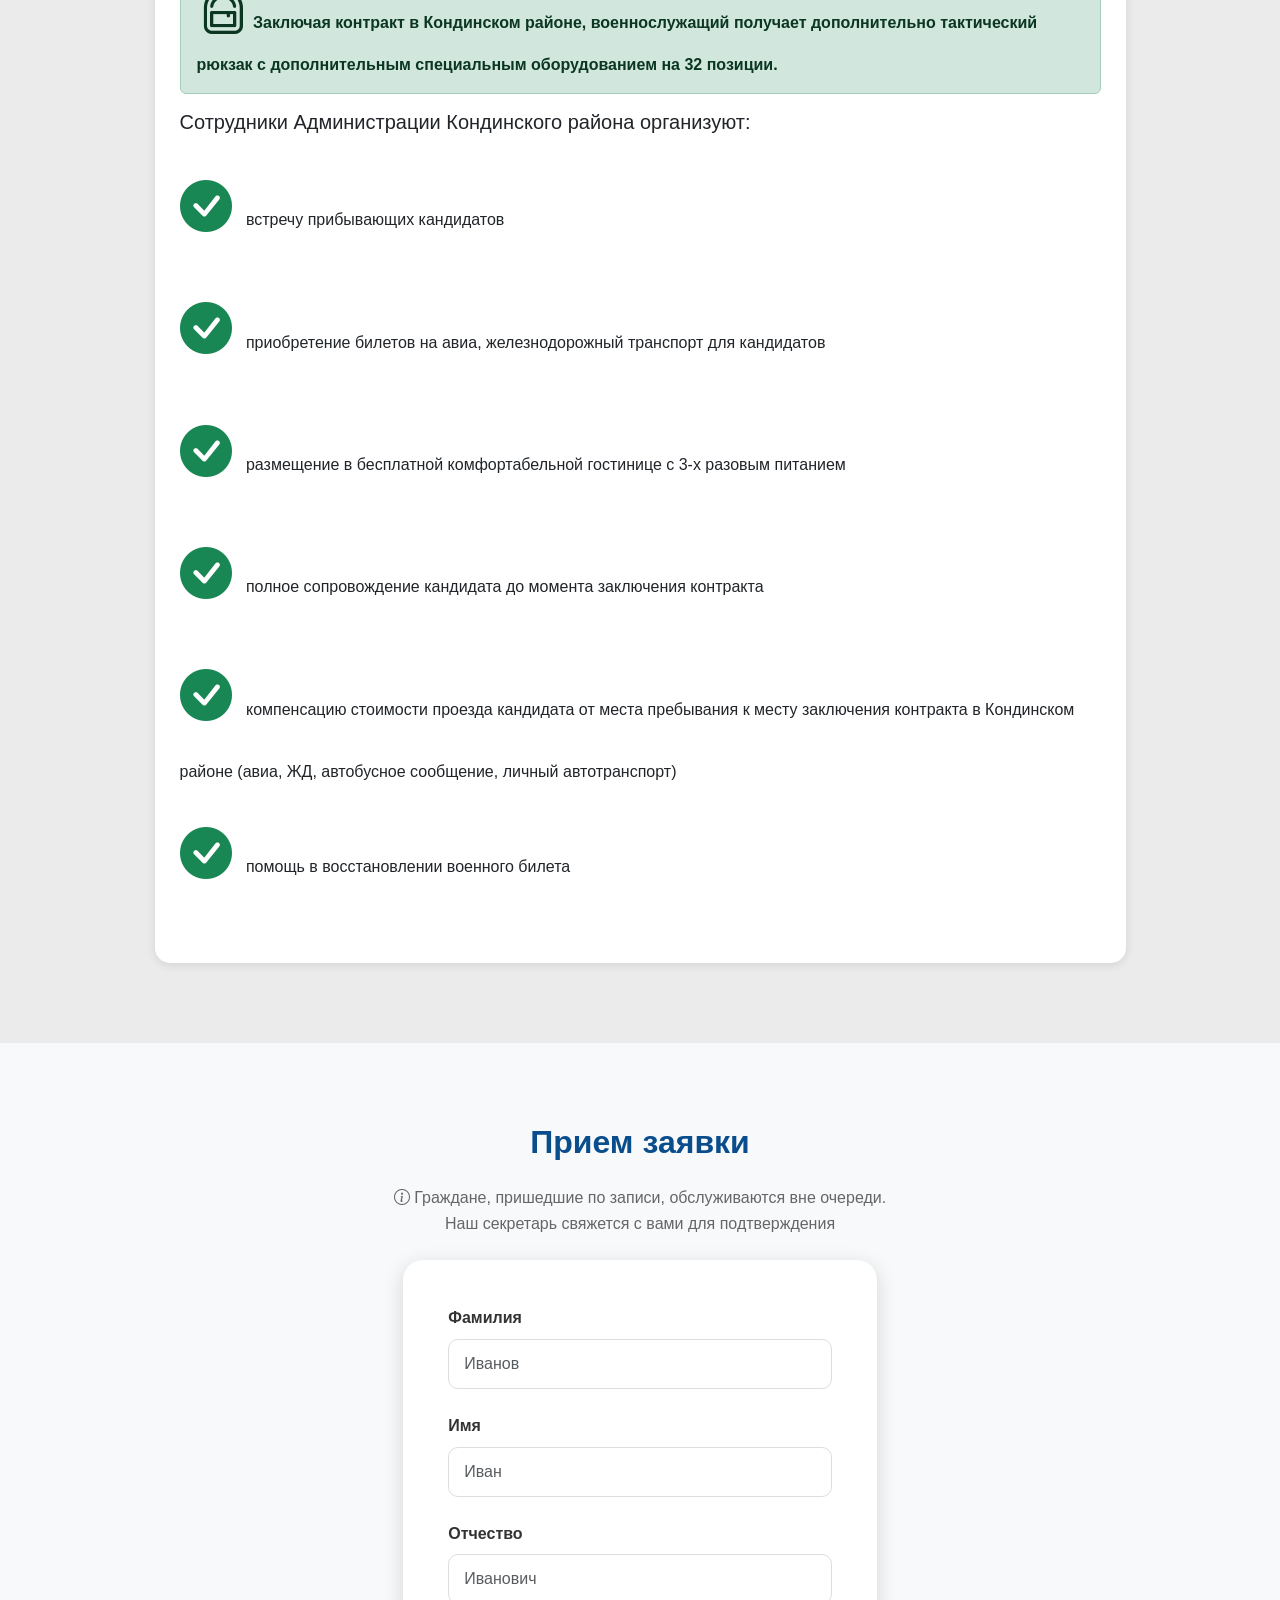
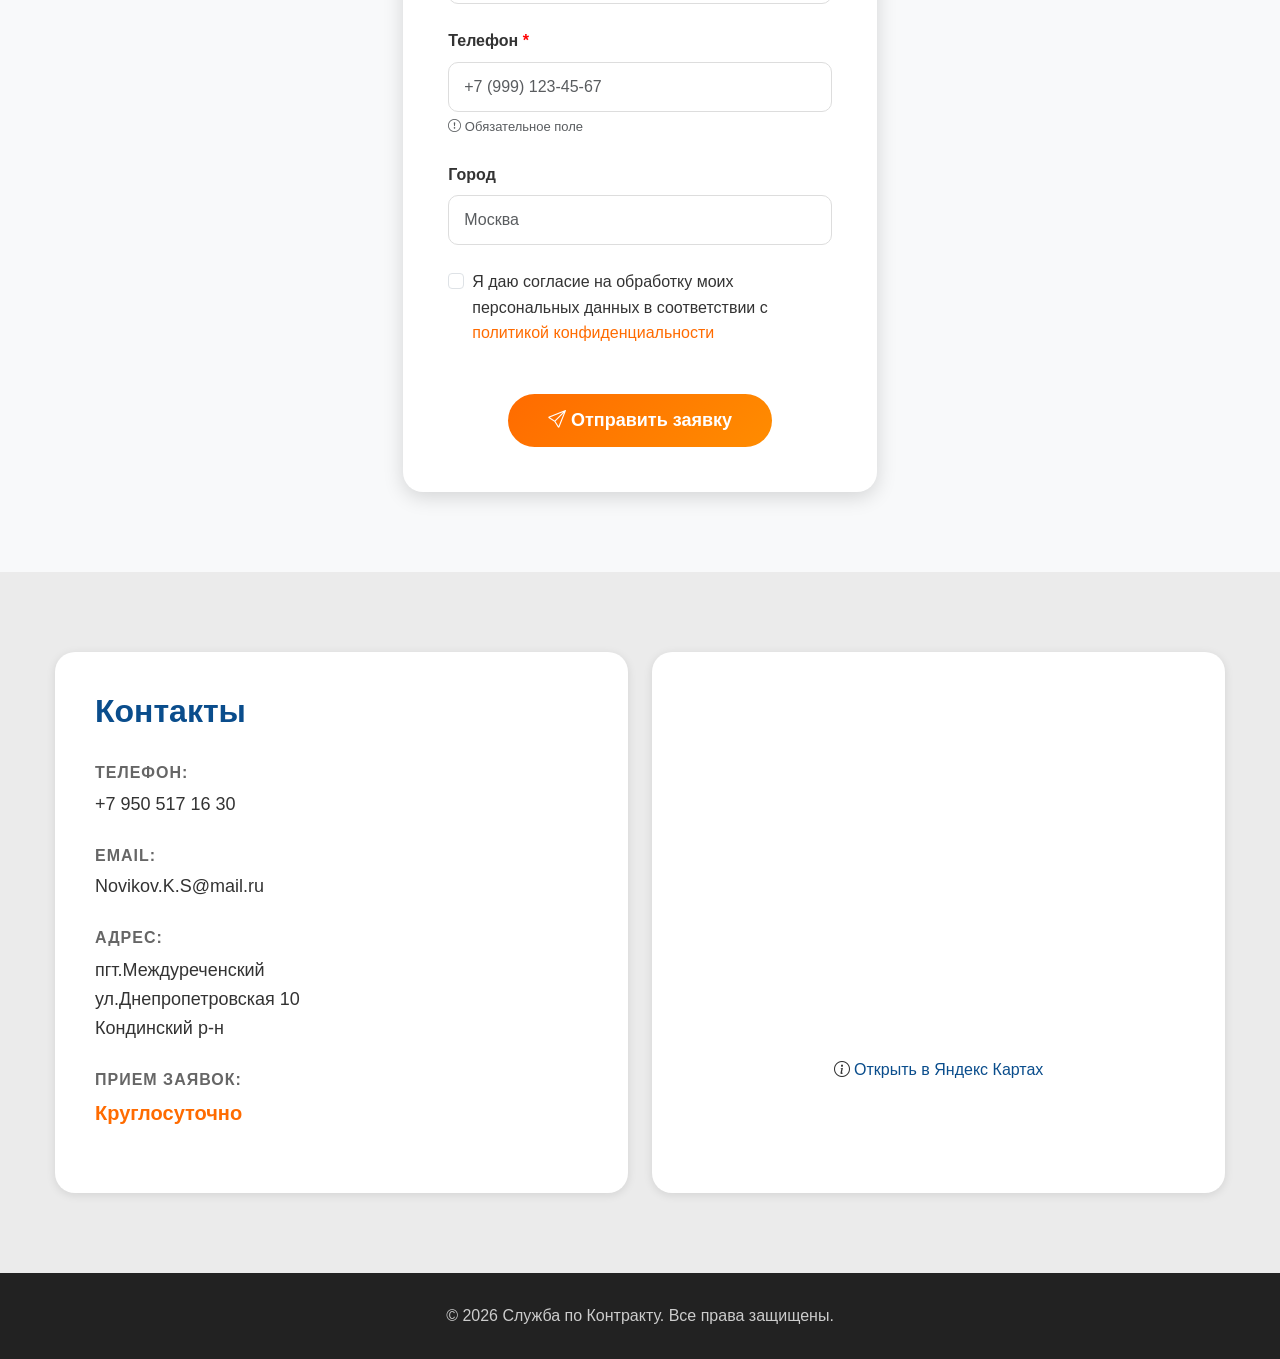
==== commit ff550c8d: "v.2.0" ====
--- a/index.html
+++ b/index.html
@@ -112,8 +112,7 @@
                     
                     <div class="main-heading-wrapper">
                         <h2 class="main-heading">
-                            ТАК ЖЕ НАБИРАЕМ В АХМАТ, ТЫЛОВЫЕ И ТЕХНИЧЕСКИЕ СПЕЦИАЛЬНОСТИ: СВЯЗЬ, ИНЖЕНЕРИЯ, РЭБ И ОБЕСПЕЧЕНИЕ
-
+                            АХМАТ. ТЫЛОВЫЕ И ТЕХНИЧЕСКИЕ СПЕЦИАЛЬНОСТИ: СВЯЗЬ, ИНЖЕНЕРИЯ, РЭБ И ОБЕСПЕЧЕНИЕ
                         </h2>
                     </div>
 
--- a/assets/css/style.css
+++ b/assets/css/style.css
@@ -519,7 +519,7 @@
 }
 
 .help-section .card i {
-    font-size: 30px;
+    font-size: 52px;
     margin-bottom: 15px;
 }
 
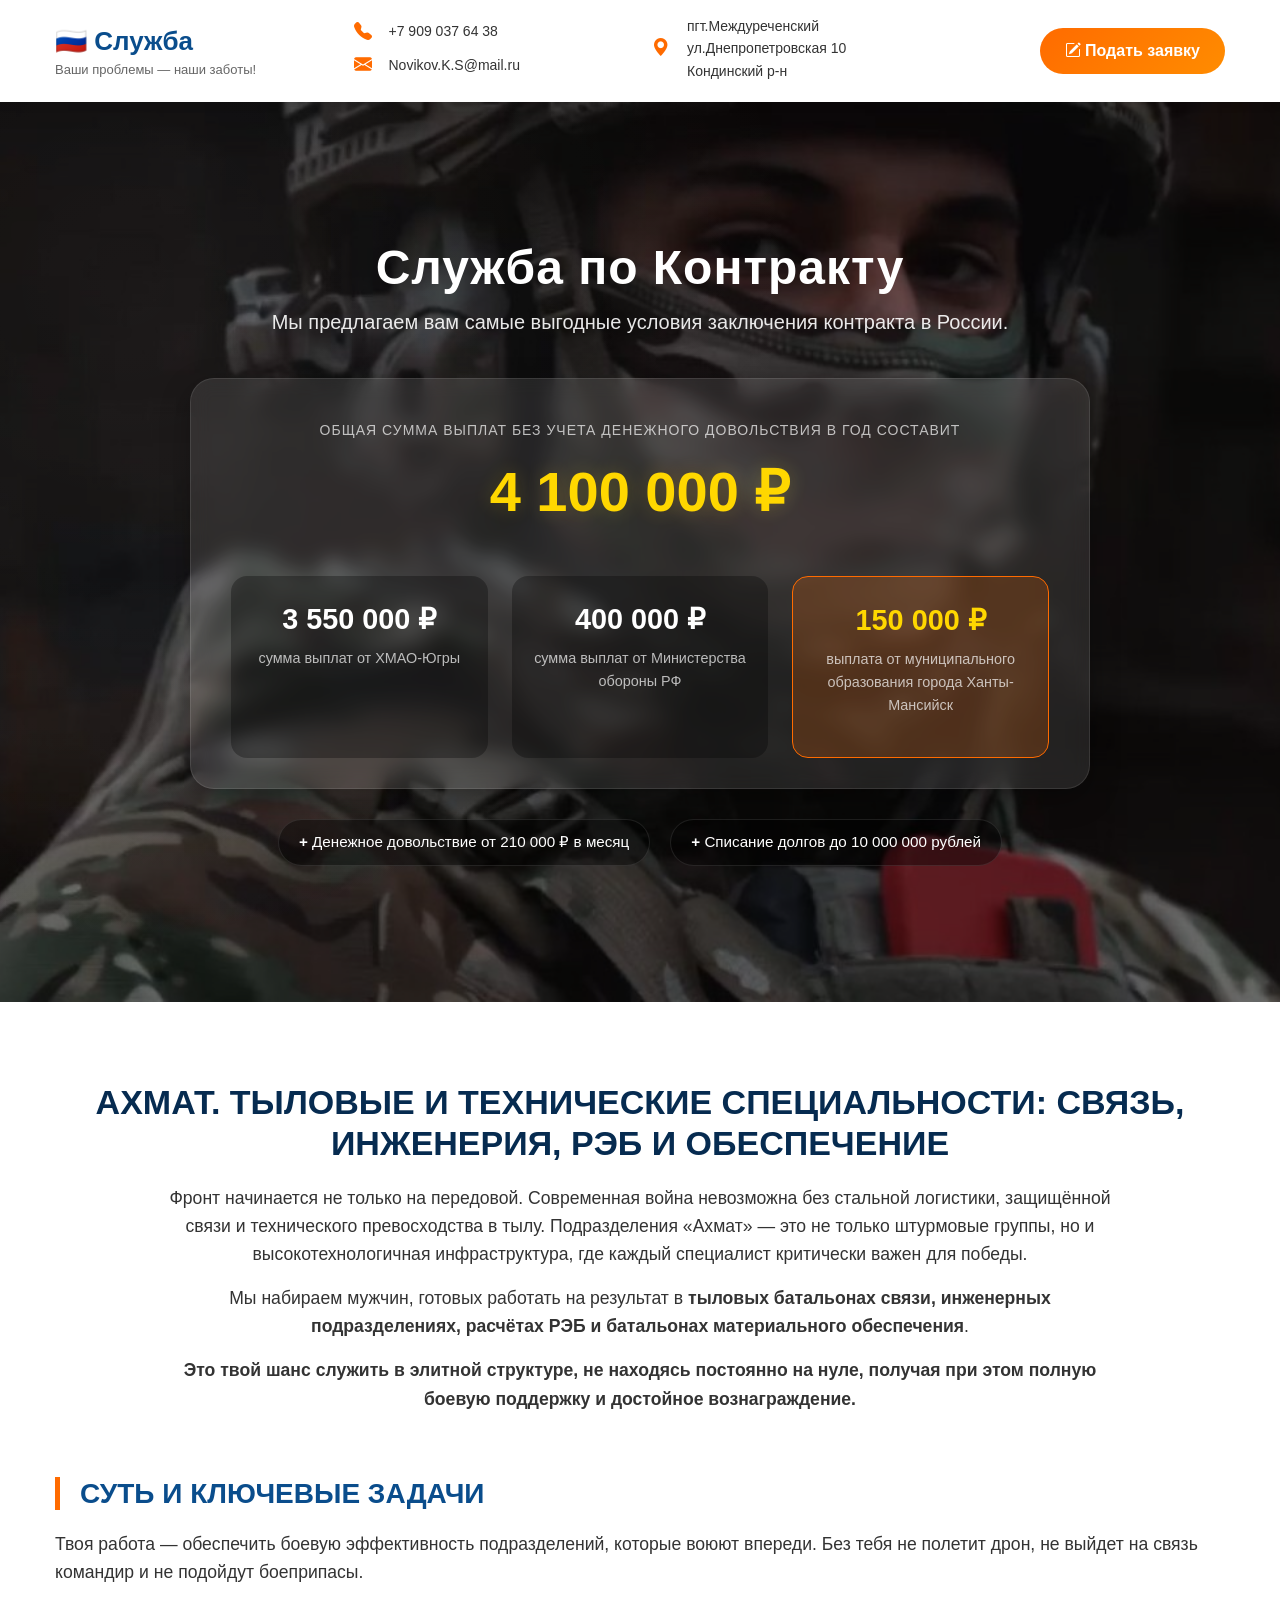
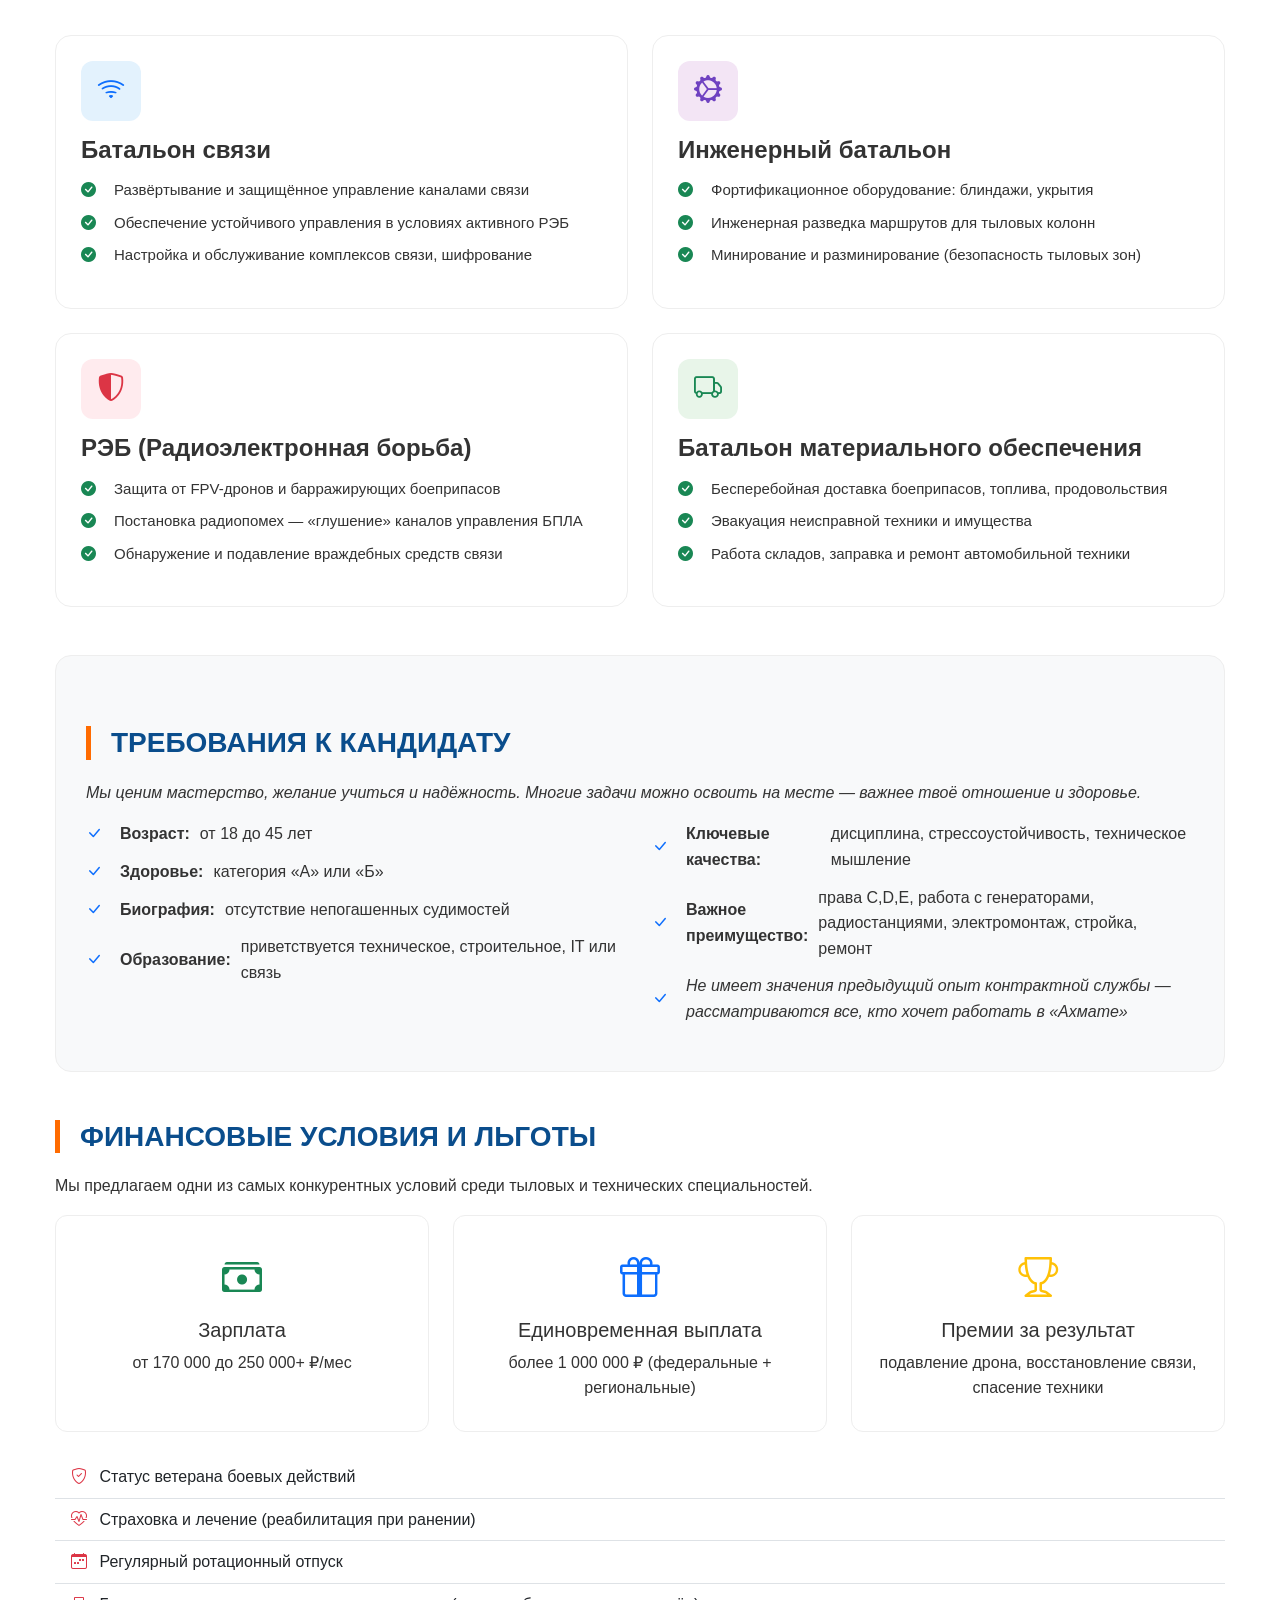
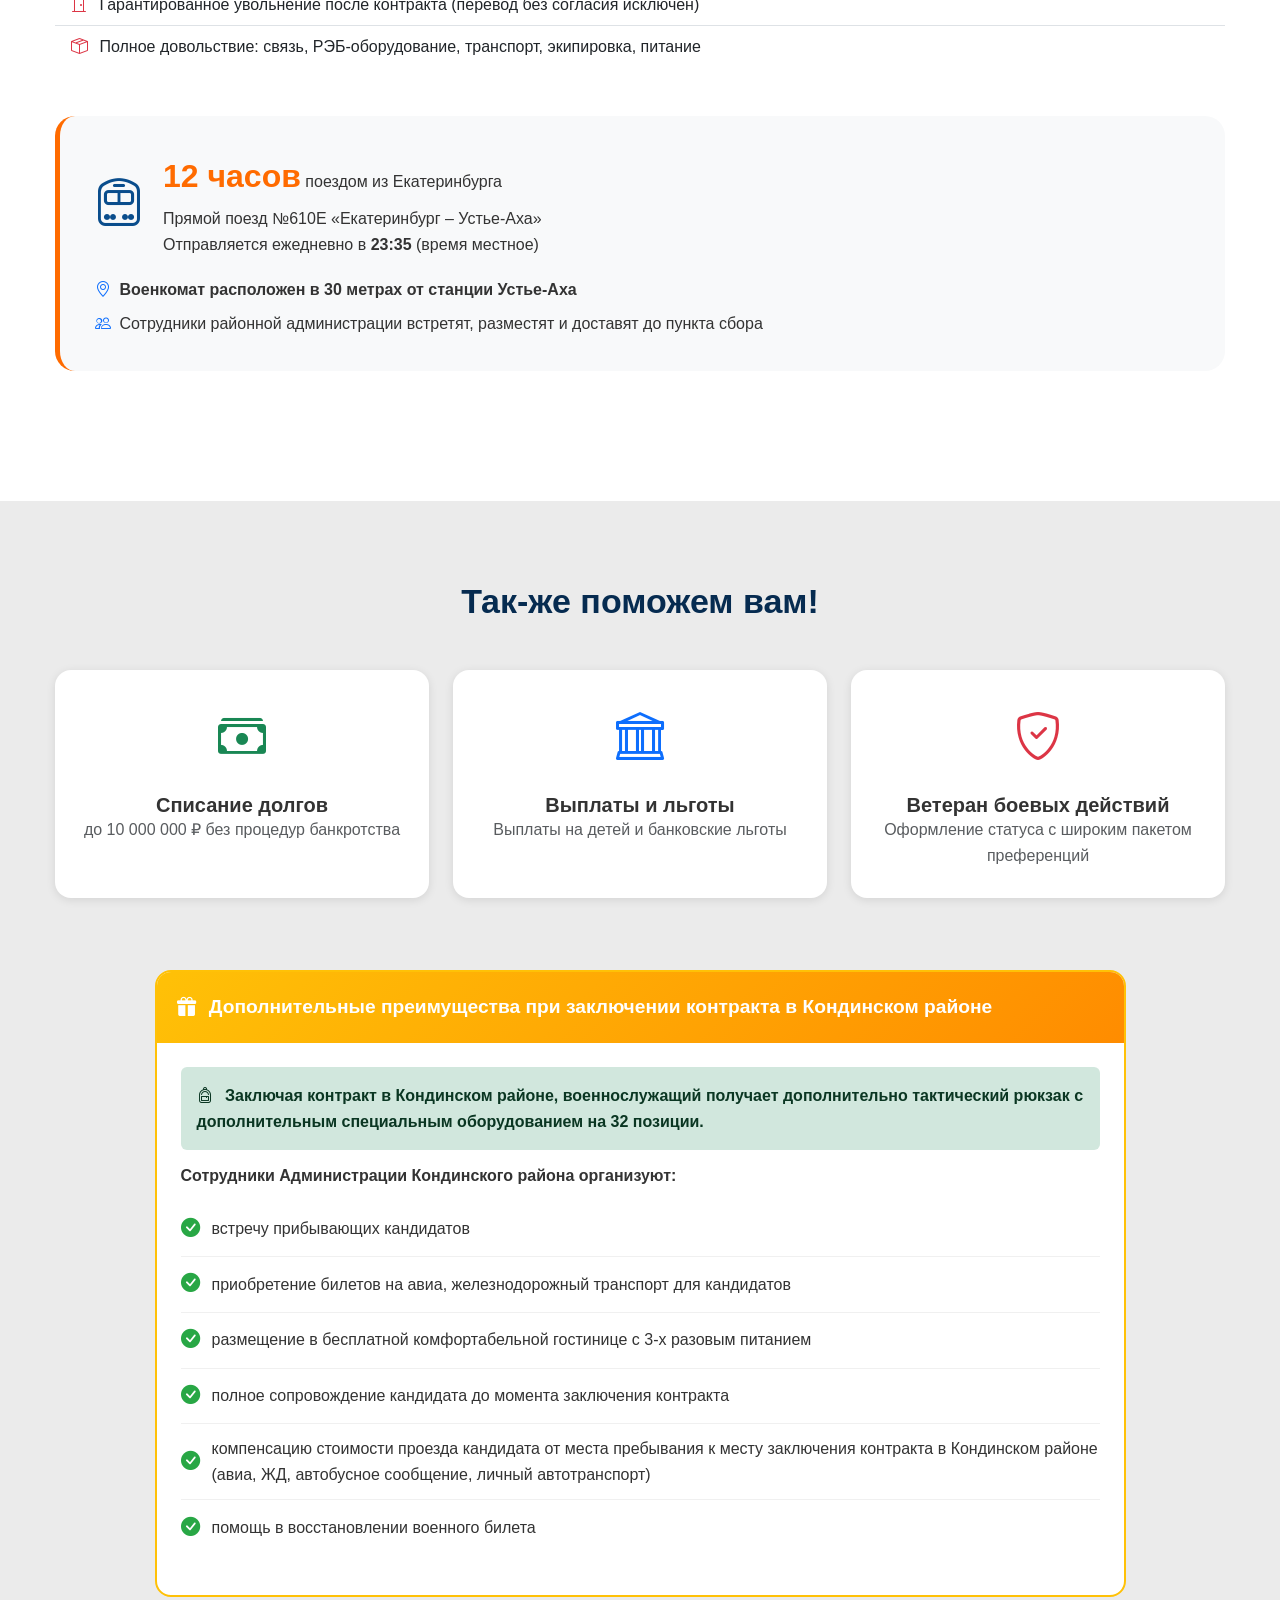
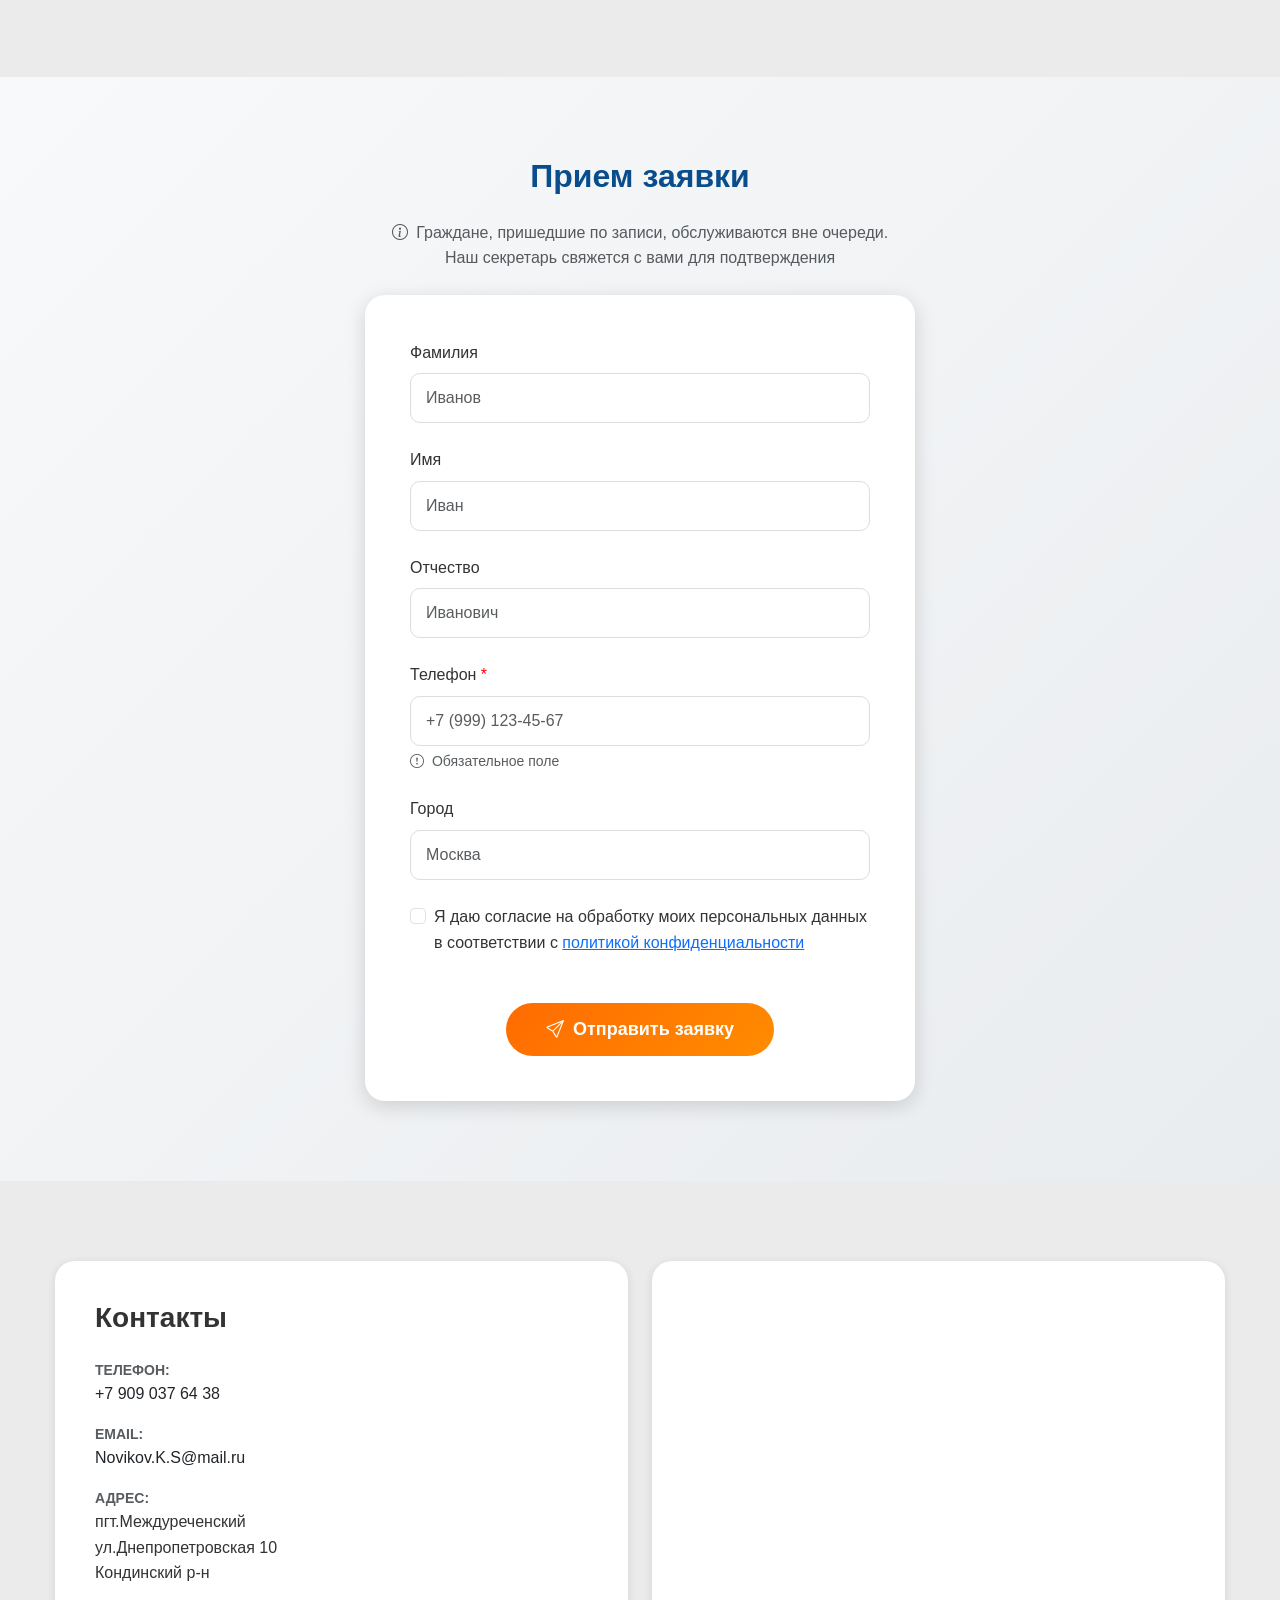
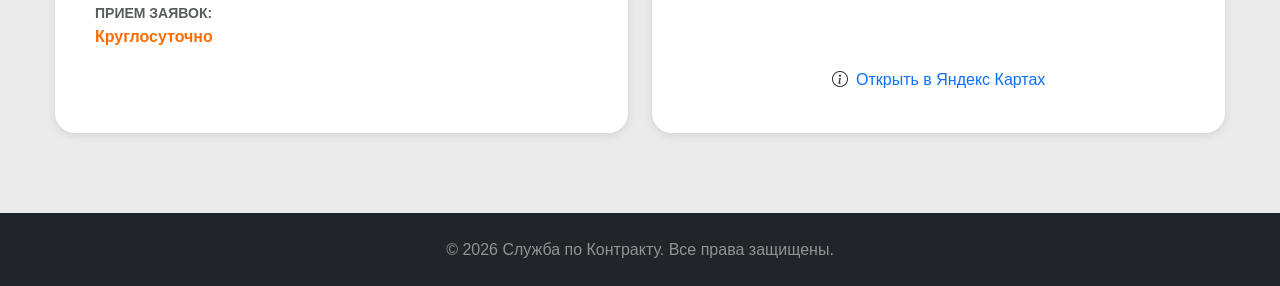
==== commit 4312d690: "v.2.1" ====
--- a/index.html
+++ b/index.html
@@ -3,57 +3,49 @@
 <head>
     <meta charset="UTF-8">
     <meta name="viewport" content="width=device-width, initial-scale=1.0">
-    <title>Служба по Контракту — ХМАО. Набор в АХМАТ: связь, инженерия, РЭБ, МАТО</title>
+    <title>Служба по Контракту — ХМАО</title>
     
     <!-- Bootstrap 5 CSS -->
     <link href="https://cdn.jsdelivr.net/npm/bootstrap@5.3.0/dist/css/bootstrap.min.css" rel="stylesheet">
     <!-- Bootstrap Icons -->
     <link rel="stylesheet" href="https://cdn.jsdelivr.net/npm/bootstrap-icons@1.11.0/font/bootstrap-icons.css">
-    <!-- Наши стили -->
-    <link rel="stylesheet" href="/assets/css/style.css">
+    
+    <!-- Подключаем отдельный CSS -->
+    <link rel="stylesheet" href="./assets/css/style.css">
 </head>
 <body>
 
     <!-- ====== ШАПКА (белая, sticky) ====== -->
     <header class="header bg-white">
         <div class="container">
-            <div class="mobile-header">
-                <div class="logo">🇷🇺 Служба</div>
-                <button class="mobile-menu-btn" onclick="toggleMenu()">
-                    <i class="bi bi-list"></i>
-                </button>
-            </div>
-            
-            <div class="nav-menu" id="navMenu">
-                <div class="row align-items-center">
-                    <div class="col-lg-3 col-md-12 desktop-only">
-                        <div class="logo">🇷🇺 Служба</div>
-                        <div class="slogan">Ваши проблемы — наши заботы!</div>
-                    </div>
-                    
-                    <div class="col-lg-3 col-md-4 col-sm-6 col-12 info-column">
-                        <div class="info-item">
-                            <i class="bi bi-telephone-fill"></i>
-                            <a href="tel:+79505171630">+7 950 517 16 30</a>
-                        </div>
-                        <div class="info-item">
-                            <i class="bi bi-envelope-fill"></i>
-                            <a href="mailto:Novikov.K.S@mail.ru">Novikov.K.S@mail.ru</a>
-                        </div>
-                    </div>
-                    
-                    <div class="col-lg-3 col-md-4 col-sm-6 col-12 info-column">
-                        <div class="info-item">
-                            <i class="bi bi-geo-alt-fill"></i>
-                            <span>пгт.Междуреченский<br>ул.Днепропетровская 10<br>Кондинский р-н</span>
-                        </div>
-                    </div>
-                    
-                    <div class="col-lg-3 col-md-4 col-sm-12 text-lg-end text-md-start text-sm-start button-column">
-                        <a href="#application-form" class="btn-apply">
-                            <i class="bi bi-pencil-square"></i> Подать заявку
-                        </a>
-                    </div>
+            <div class="row align-items-center">
+                <div class="col-lg-3 col-md-12">
+                    <div class="logo">🇷🇺 Служба</div>
+                    <div class="slogan">Ваши проблемы — наши заботы!</div>
+                </div>
+                
+                <div class="col-lg-3 col-md-4 col-sm-6 col-12">
+                    <div class="info-item">
+                        <i class="bi bi-telephone-fill"></i>
+                        <a href="tel:+79090376438">+7 909 037 64 38</a>
+                    </div>
+                    <div class="info-item">
+                        <i class="bi bi-envelope-fill"></i>
+                        <a href="mailto:Novikov.K.S@mail.ru">Novikov.K.S@mail.ru</a>
+                    </div>
+                </div>
+                
+                <div class="col-lg-3 col-md-4 col-sm-6 col-12">
+                    <div class="info-item">
+                        <i class="bi bi-geo-alt-fill"></i>
+                        <span>пгт.Междуреченский<br>ул.Днепропетровская 10<br>Кондинский р-н</span>
+                    </div>
+                </div>
+                
+                <div class="col-lg-3 col-md-4 col-sm-12 text-lg-end text-md-start text-sm-start">
+                    <a href="#application-form" class="btn-apply">
+                        <i class="bi bi-pencil-square"></i> Подать заявку
+                    </a>
                 </div>
             </div>
         </div>
@@ -63,42 +55,38 @@
     <section class="hero-section">
         <div class="container">
             <div class="hero-content">
-                <div class="hero-highlight">
-                    <h1 class="hero-title">Служба по Контракту</h1>
-                    <p class="hero-text" style="font-size: 1.3rem;">
-                        Мы предлагаем вам самые выгодные условия заключения контракта в России.
-                    </p>
-                </div>
+                <h1 class="hero-title">Служба по Контракту</h1>
+                <p class="hero-subtitle">Мы предлагаем вам самые выгодные условия заключения контракта в России.</p>
                 
                 <div class="payment-summary">
-                    <h2>Общая сумма выплат без учета денежного довольствия в год составит</h2>
+                    <div class="label">Общая сумма выплат без учета денежного довольствия в год составит</div>
                     <div class="total-amount">4 100 000 ₽</div>
                     
                     <div class="row text-center">
                         <div class="col-md-4">
                             <div class="payment-card">
                                 <div class="amount">3 550 000 ₽</div>
-                                <div>сумма выплат от ХМАО-Югры</div>
+                                <div class="desc">сумма выплат от ХМАО-Югры</div>
                             </div>
                         </div>
                         <div class="col-md-4">
                             <div class="payment-card">
                                 <div class="amount">400 000 ₽</div>
-                                <div>сумма выплат от Министерства обороны РФ</div>
+                                <div class="desc">сумма выплат от Министерства обороны РФ</div>
                             </div>
                         </div>
                         <div class="col-md-4">
                             <div class="payment-card highlight">
                                 <div class="amount">150 000 ₽</div>
-                                <div>выплата от муниципального образования города Ханты-Мансийск</div>
-                            </div>
-                        </div>
-                    </div>
-                </div>
-                
-                <div style="margin: 20px 0;">
-                    <p style="font-size: 1.2rem;"><strong>+ Денежное довольствие от 210 000 ₽ в месяц</strong> при выполнении боевых заданий в зоне СВО.</p>
-                    <p style="font-size: 1.1rem;"><strong>+ Списание долгов до 10 000 000 рублей.</strong></p>
+                                <div class="desc">выплата от муниципального образования города Ханты-Мансийск</div>
+                            </div>
+                        </div>
+                    </div>
+                </div>
+                
+                <div class="hero-bottom-info">
+                    <span><strong>+</strong> Денежное довольствие от 210 000 ₽ в месяц</span>
+                    <span><strong>+</strong> Списание долгов до 10 000 000 рублей</span>
                 </div>
             </div>
         </div>
@@ -107,169 +95,171 @@
     <!-- ====== БЕЛЫЙ БЛОК: АХМАТ. ТЫЛОВЫЕ СПЕЦИАЛЬНОСТИ ====== -->
     <section class="white-section">
         <div class="container">
-            <div class="row justify-content-center">
-                <div class="col-md-12">
-                    
-                    <div class="main-heading-wrapper">
-                        <h2 class="main-heading">
-                            АХМАТ. ТЫЛОВЫЕ И ТЕХНИЧЕСКИЕ СПЕЦИАЛЬНОСТИ: СВЯЗЬ, ИНЖЕНЕРИЯ, РЭБ И ОБЕСПЕЧЕНИЕ
-                        </h2>
-                    </div>
-
-                    <div class="info-main-text">
-                        <p>
-                            Фронт начинается не только на передовой. Современная война невозможна без стальной логистики, защищённой связи и технического превосходства в тылу. Подразделения «Ахмат» — это не только штурмовые группы, но и высокотехнологичная инфраструктура, где каждый специалист критически важен для победы.
+            
+            <h2 class="section-title">
+                АХМАТ. ТЫЛОВЫЕ И ТЕХНИЧЕСКИЕ СПЕЦИАЛЬНОСТИ: СВЯЗЬ, ИНЖЕНЕРИЯ, РЭБ И ОБЕСПЕЧЕНИЕ
+            </h2>
+
+            <div class="row justify-content-center mb-5">
+                <div class="col-md-10">
+                    <p class="lead text-center" style="font-size: 1.1rem;">
+                        Фронт начинается не только на передовой. Современная война невозможна без стальной логистики, защищённой связи и технического превосходства в тылу. Подразделения «Ахмат» — это не только штурмовые группы, но и высокотехнологичная инфраструктура, где каждый специалист критически важен для победы.
+                    </p>
+                    <p class="text-center" style="font-size: 1.1rem;">
+                        Мы набираем мужчин, готовых работать на результат в <strong>тыловых батальонах связи, инженерных подразделениях, расчётах РЭБ и батальонах материального обеспечения</strong>.
+                    </p>
+                    <p class="text-center fw-bold" style="font-size: 1.1rem;">
+                        Это твой шанс служить в элитной структуре, не находясь постоянно на нуле, получая при этом полную боевую поддержку и достойное вознаграждение.
+                    </p>
+                </div>
+            </div>
+
+            <div class="mt-5">
+                <h3 class="section-subtitle">СУТЬ И КЛЮЧЕВЫЕ ЗАДАЧИ</h3>
+                <p class="lead-text" style="font-size: 1.1rem;">
+                    Твоя работа — обеспечить боевую эффективность подразделений, которые воюют впереди. Без тебя не полетит дрон, не выйдет на связь командир и не подойдут боеприпасы.
+                </p>
+            </div>
+
+            <div class="row mt-4 g-4">
+                <div class="col-md-6">
+                    <div class="spec-card">
+                        <div class="icon-wrapper icon-comm">
+                            <i class="bi bi-wifi"></i>
+                        </div>
+                        <h4 class="card-title">Батальон связи</h4>
+                        <ul>
+                            <li><i class="bi bi-check-circle-fill text-success me-2"></i> Развёртывание и защищённое управление каналами связи</li>
+                            <li><i class="bi bi-check-circle-fill text-success me-2"></i> Обеспечение устойчивого управления в условиях активного РЭБ</li>
+                            <li><i class="bi bi-check-circle-fill text-success me-2"></i> Настройка и обслуживание комплексов связи, шифрование</li>
+                        </ul>
+                    </div>
+                </div>
+                <div class="col-md-6">
+                    <div class="spec-card">
+                        <div class="icon-wrapper icon-eng">
+                            <i class="bi bi-gear-wide-connected"></i>
+                        </div>
+                        <h4 class="card-title">Инженерный батальон</h4>
+                        <ul>
+                            <li><i class="bi bi-check-circle-fill text-success me-2"></i> Фортификационное оборудование: блиндажи, укрытия</li>
+                            <li><i class="bi bi-check-circle-fill text-success me-2"></i> Инженерная разведка маршрутов для тыловых колонн</li>
+                            <li><i class="bi bi-check-circle-fill text-success me-2"></i> Минирование и разминирование (безопасность тыловых зон)</li>
+                        </ul>
+                    </div>
+                </div>
+                <div class="col-md-6">
+                    <div class="spec-card">
+                        <div class="icon-wrapper icon-ew">
+                            <i class="bi bi-shield-shaded"></i>
+                        </div>
+                        <h4 class="card-title">РЭБ (Радиоэлектронная борьба)</h4>
+                        <ul>
+                            <li><i class="bi bi-check-circle-fill text-success me-2"></i> Защита от FPV-дронов и барражирующих боеприпасов</li>
+                            <li><i class="bi bi-check-circle-fill text-success me-2"></i> Постановка радиопомех — «глушение» каналов управления БПЛА</li>
+                            <li><i class="bi bi-check-circle-fill text-success me-2"></i> Обнаружение и подавление враждебных средств связи</li>
+                        </ul>
+                    </div>
+                </div>
+                <div class="col-md-6">
+                    <div class="spec-card">
+                        <div class="icon-wrapper icon-log">
+                            <i class="bi bi-truck"></i>
+                        </div>
+                        <h4 class="card-title">Батальон материального обеспечения</h4>
+                        <ul>
+                            <li><i class="bi bi-check-circle-fill text-success me-2"></i> Бесперебойная доставка боеприпасов, топлива, продовольствия</li>
+                            <li><i class="bi bi-check-circle-fill text-success me-2"></i> Эвакуация неисправной техники и имущества</li>
+                            <li><i class="bi bi-check-circle-fill text-success me-2"></i> Работа складов, заправка и ремонт автомобильной техники</li>
+                        </ul>
+                    </div>
+                </div>
+            </div>
+
+            <div class="mt-5 requirements-block">
+                <h3 class="section-subtitle">ТРЕБОВАНИЯ К КАНДИДАТУ</h3>
+                <p class="fst-italic">Мы ценим мастерство, желание учиться и надёжность. Многие задачи можно освоить на месте — важнее твоё отношение и здоровье.</p>
+                <div class="row mt-3">
+                    <div class="col-md-6">
+                        <ul>
+                            <li><i class="bi bi-check-lg text-primary me-2"></i> <strong>Возраст:</strong> от 18 до 45 лет</li>
+                            <li><i class="bi bi-check-lg text-primary me-2"></i> <strong>Здоровье:</strong> категория «А» или «Б»</li>
+                            <li><i class="bi bi-check-lg text-primary me-2"></i> <strong>Биография:</strong> отсутствие непогашенных судимостей</li>
+                            <li><i class="bi bi-check-lg text-primary me-2"></i> <strong>Образование:</strong> приветствуется техническое, строительное, IT или связь</li>
+                        </ul>
+                    </div>
+                    <div class="col-md-6">
+                        <ul>
+                            <li><i class="bi bi-check-lg text-primary me-2"></i> <strong>Ключевые качества:</strong> дисциплина, стрессоустойчивость, техническое мышление</li>
+                            <li><i class="bi bi-check-lg text-primary me-2"></i> <strong>Важное преимущество:</strong> права C,D,E, работа с генераторами, радиостанциями, электромонтаж, стройка, ремонт</li>
+                            <li><i class="bi bi-check-lg text-primary me-2"></i> <em>Не имеет значения предыдущий опыт контрактной службы — рассматриваются все, кто хочет работать в «Ахмате»</em></li>
+                        </ul>
+                    </div>
+                </div>
+            </div>
+
+            <div class="mt-5">
+                <h3 class="section-subtitle">ФИНАНСОВЫЕ УСЛОВИЯ И ЛЬГОТЫ</h3>
+                <p>Мы предлагаем одни из самых конкурентных условий среди тыловых и технических специальностей.</p>
+                <div class="row mt-3 finance-grid">
+                    <div class="col-md-4">
+                        <div class="finance-item">
+                            <i class="bi bi-cash-stack text-success"></i>
+                            <h5 class="mt-2">Зарплата</h5>
+                            <p class="mb-0">от 170 000 до 250 000+ ₽/мес</p>
+                        </div>
+                    </div>
+                    <div class="col-md-4">
+                        <div class="finance-item">
+                            <i class="bi bi-gift text-primary"></i>
+                            <h5 class="mt-2">Единовременная выплата</h5>
+                            <p class="mb-0">более 1 000 000 ₽ (федеральные + региональные)</p>
+                        </div>
+                    </div>
+                    <div class="col-md-4">
+                        <div class="finance-item">
+                            <i class="bi bi-trophy text-warning"></i>
+                            <h5 class="mt-2">Премии за результат</h5>
+                            <p class="mb-0">подавление дрона, восстановление связи, спасение техники</p>
+                        </div>
+                    </div>
+                </div>
+                <div class="mt-4">
+                    <ul class="list-group list-group-flush">
+                        <li class="list-group-item"><i class="bi bi-shield-check text-danger me-2"></i> Статус ветерана боевых действий</li>
+                        <li class="list-group-item"><i class="bi bi-heart-pulse text-danger me-2"></i> Страховка и лечение (реабилитация при ранении)</li>
+                        <li class="list-group-item"><i class="bi bi-calendar-week text-danger me-2"></i> Регулярный ротационный отпуск</li>
+                        <li class="list-group-item"><i class="bi bi-door-closed text-danger me-2"></i> Гарантированное увольнение после контракта (перевод без согласия исключён)</li>
+                        <li class="list-group-item"><i class="bi bi-box-seam text-danger me-2"></i> Полное довольствие: связь, РЭБ-оборудование, транспорт, экипировка, питание</li>
+                    </ul>
+                </div>
+            </div>
+
+            <div class="train-block mt-5">
+                <div class="train-header">
+                    <div class="train-icon">
+                        <i class="bi bi-train-front"></i>
+                    </div>
+                    <div>
+                        <p class="train-time mb-1">
+                            <span class="highlight-number">12 часов</span> поездом из Екатеринбурга
                         </p>
-                        <p>
-                            Мы набираем мужчин, готовых работать на результат в <strong>тыловых батальонах связи, инженерных подразделениях, расчётах РЭБ и батальонах материального обеспечения</strong>.
+                        <p class="train-route mb-0">
+                            Прямой поезд №610Е «Екатеринбург – Устье-Аха»<br>
+                            Отправляется ежедневно в <strong>23:35</strong> (время местное)
                         </p>
-                        <p>
-                            Это твой шанс служить в элитной структуре, не находясь постоянно на нуле, получая при этом полную боевую поддержку и достойное вознаграждение.
+                    </div>
+                </div>
+                <div class="row">
+                    <div class="col-md-8">
+                        <p class="train-location mb-2">
+                            <i class="bi bi-geo-alt text-primary me-1"></i>
+                            <strong>Военкомат расположен в 30 метрах от станции Устье-Аха</strong>
                         </p>
-                    </div>
-
-                    <div class="mt-5">
-                        <h3 class="section-subtitle">СУТЬ И КЛЮЧЕВЫЕ ЗАДАЧИ</h3>
-                        <p class="lead-text">
-                            Твоя работа — обеспечить боевую эффективность подразделений, которые воюют впереди. Без тебя не полетит дрон, не выйдет на связь командир и не подойдут боеприпасы.
+                        <p class="train-meet mb-0">
+                            <i class="bi bi-people text-primary me-1"></i>
+                            Сотрудники районной администрации встретят, разместят и доставят до пункта сбора
                         </p>
-                    </div>
-
-                    <div class="row mt-4 g-4">
-                        <div class="col-md-6">
-                            <div class="card h-100 shadow-sm border-0">
-                                <div class="card-body">
-                                    <i class="bi bi-wifi" style="font-size: 2rem; color: #0d6efd;"></i>
-                                    <h4 class="card-title mt-2">Батальон связи</h4>
-                                    <ul class="list-unstyled">
-                                        <li><i class="bi bi-check-circle-fill text-success me-2"></i> Развёртывание и защищённое управление каналами связи (радиорелейная, спутниковая, КШМ)</li>
-                                        <li><i class="bi bi-check-circle-fill text-success me-2"></i> Обеспечение устойчивого управления в условиях активного РЭБ противника</li>
-                                        <li><i class="bi bi-check-circle-fill text-success me-2"></i> Настройка и обслуживание комплексов связи, шифрование и защита информации</li>
-                                    </ul>
-                                </div>
-                            </div>
-                        </div>
-                        <div class="col-md-6">
-                            <div class="card h-100 shadow-sm border-0">
-                                <div class="card-body">
-                                    <i class="bi bi-gear-wide-connected" style="font-size: 2rem; color: #6c757d;"></i>
-                                    <h4 class="card-title mt-2">Инженерный батальон</h4>
-                                    <ul class="list-unstyled">
-                                        <li><i class="bi bi-check-circle-fill text-success me-2"></i> Фортификационное оборудование: блиндажи, укрытия, командные пункты в тылу</li>
-                                        <li><i class="bi bi-check-circle-fill text-success me-2"></i> Инженерная разведка маршрутов для тыловых колонн</li>
-                                        <li><i class="bi bi-check-circle-fill text-success me-2"></i> Минирование и разминирование (обеспечение безопасности тыловых зон)</li>
-                                    </ul>
-                                </div>
-                            </div>
-                        </div>
-                        <div class="col-md-6">
-                            <div class="card h-100 shadow-sm border-0">
-                                <div class="card-body">
-                                    <i class="bi bi-shield-shaded" style="font-size: 2rem; color: #dc3545;"></i>
-                                    <h4 class="card-title mt-2">РЭБ (Радиоэлектронная борьба)</h4>
-                                    <ul class="list-unstyled">
-                                        <li><i class="bi bi-check-circle-fill text-success me-2"></i> Защита техники и личного состава от FPV-дронов и барражирующих боеприпасов</li>
-                                        <li><i class="bi bi-check-circle-fill text-success me-2"></i> Постановка радиопомех — «глушение» каналов управления БПЛА противника</li>
-                                        <li><i class="bi bi-check-circle-fill text-success me-2"></i> Обнаружение и подавление враждебных средств связи</li>
-                                    </ul>
-                                </div>
-                            </div>
-                        </div>
-                        <div class="col-md-6">
-                            <div class="card h-100 shadow-sm border-0">
-                                <div class="card-body">
-                                    <i class="bi bi-truck" style="font-size: 2rem; color: #198754;"></i>
-                                    <h4 class="card-title mt-2">Батальон материального обеспечения (МАТО)</h4>
-                                    <ul class="list-unstyled">
-                                        <li><i class="bi bi-check-circle-fill text-success me-2"></i> Бесперебойная доставка боеприпасов, топлива, продовольствия и снаряжения</li>
-                                        <li><i class="bi bi-check-circle-fill text-success me-2"></i> Эвакуация неисправной техники и имущества</li>
-                                        <li><i class="bi bi-check-circle-fill text-success me-2"></i> Работа складов, заправка и ремонт автомобильной и спецтехники</li>
-                                    </ul>
-                                </div>
-                            </div>
-                        </div>
-                    </div>
-
-                    <div class="mt-5 requirements-block">
-                        <h3 class="section-subtitle">ТРЕБОВАНИЯ К КАНДИДАТУ</h3>
-                        <p class="fst-italic">Мы ценим мастерство, желание учиться и надёжность. Многие задачи можно освоить на месте — важнее твоё отношение и здоровье.</p>
-                        <div class="row mt-3">
-                            <div class="col-md-6">
-                                <ul class="list-unstyled">
-                                    <li><i class="bi bi-check-lg text-primary me-2"></i> <strong>Возраст:</strong> от 18 до 45 лет</li>
-                                    <li><i class="bi bi-check-lg text-primary me-2"></i> <strong>Здоровье:</strong> категория «А» или «Б»</li>
-                                    <li><i class="bi bi-check-lg text-primary me-2"></i> <strong>Биография:</strong> отсутствие непогашенных судимостей</li>
-                                    <li><i class="bi bi-check-lg text-primary me-2"></i> <strong>Образование:</strong> приветствуется техническое, строительное, IT или связь</li>
-                                </ul>
-                            </div>
-                            <div class="col-md-6">
-                                <ul class="list-unstyled">
-                                    <li><i class="bi bi-check-lg text-primary me-2"></i> <strong>Ключевые качества:</strong> дисциплина, стрессоустойчивость, техническое мышление</li>
-                                    <li><i class="bi bi-check-lg text-primary me-2"></i> <strong>Важное преимущество:</strong> права C,D,E, работа с генераторами, радиостанциями, электромонтаж, стройка, ремонт</li>
-                                    <li><i class="bi bi-check-lg text-primary me-2"></i> <em>Не имеет значения предыдущий опыт контрактной службы — рассматриваются все, кто хочет работать в «Ахмате»</em></li>
-                                </ul>
-                            </div>
-                        </div>
-                    </div>
-
-                    <div class="mt-5">
-                        <h3 class="section-subtitle">ФИНАНСОВЫЕ УСЛОВИЯ И ЛЬГОТЫ</h3>
-                        <p>Мы предлагаем одни из самых конкурентных условий среди тыловых и технических специальностей.</p>
-                        <div class="row mt-3">
-                            <div class="col-md-4">
-                                <div class="p-3 border rounded text-center">
-                                    <i class="bi bi-cash-stack fs-1 text-success"></i>
-                                    <h5 class="mt-2">Зарплата</h5>
-                                    <p class="mb-0">от 170 000 до 250 000+ ₽/мес</p>
-                                </div>
-                            </div>
-                            <div class="col-md-4">
-                                <div class="p-3 border rounded text-center">
-                                    <i class="bi bi-gift fs-1 text-primary"></i>
-                                    <h5 class="mt-2">Единовременная выплата</h5>
-                                    <p class="mb-0">более 1 000 000 ₽ (федеральные + региональные)</p>
-                                </div>
-                            </div>
-                            <div class="col-md-4">
-                                <div class="p-3 border rounded text-center">
-                                    <i class="bi bi-trophy fs-1 text-warning"></i>
-                                    <h5 class="mt-2">Премии за результат</h5>
-                                    <p class="mb-0">подавление дрона, восстановление связи, спасение техники</p>
-                                </div>
-                            </div>
-                        </div>
-                        <div class="mt-4">
-                            <ul class="list-group list-group-flush">
-                                <li class="list-group-item"><i class="bi bi-shield-check text-danger me-2"></i> Статус ветерана боевых действий</li>
-                                <li class="list-group-item"><i class="bi bi-heart-pulse text-danger me-2"></i> Страховка и лечение (реабилитация при ранении)</li>
-                                <li class="list-group-item"><i class="bi bi-calendar-week text-danger me-2"></i> Регулярный ротационный отпуск</li>
-                                <li class="list-group-item"><i class="bi bi-door-closed text-danger me-2"></i> Гарантированное увольнение после контракта (перевод без согласия исключён)</li>
-                                <li class="list-group-item"><i class="bi bi-box-seam text-danger me-2"></i> Полное довольствие: связь, РЭБ-оборудование, транспорт, экипировка, питание</li>
-                            </ul>
-                        </div>
-                    </div>
-
-                    <div class="train-block mt-5">
-                        <div class="train-icon">
-                            <i class="bi bi-train-front"></i>
-                        </div>
-                        <div class="train-info">
-                            <p class="train-time">
-                                <span class="highlight-number">12 часов</span> поездом из Екатеринбурга
-                            </p>
-                            <p class="train-route">
-                                Прямой поезд №610Е «Екатеринбург – Устье-Аха»<br>
-                                Отправляется ежедневно в <strong>23:35</strong> (время местное)
-                            </p>
-                            <p class="train-location">
-                                <i class="bi bi-geo-alt"></i>
-                                <strong>Военкомат расположен в 30 метрах от станции Устье-Аха</strong>
-                            </p>
-                            <p class="train-meet">
-                                <i class="bi bi-people"></i>
-                                Сотрудники районной администрации встретят, разместят и доставят до пункта сбора
-                            </p>
-                        </div>
                     </div>
                 </div>
             </div>
@@ -279,36 +269,30 @@
     <!-- ====== РАЗДЕЛ «ТАК-ЖЕ ПОМОЖЕМ ВАМ!» ====== -->
     <section class="help-section">
         <div class="container">
-            <h2 class="help-title">Так-же поможем вам!</h2>
+            <h2 class="section-title text-center mb-5">Так-же поможем вам!</h2>
             
             <div class="row justify-content-center">
                 <div class="col-md-4 mb-4">
-                    <div class="card h-100">
-                        <div class="card-body text-center">
-                            <i class="bi bi-cash-stack" style="font-size: 48px; color: #28a745;"></i>
-                            <h5 class="card-title mt-3">Списание долгов</h5>
-                            <p class="card-text">до 10.000.000 ₽ без процедур банкротства</p>
-                        </div>
+                    <div class="help-card">
+                        <i class="bi bi-cash-stack text-success"></i>
+                        <h5 class="card-title mt-3 fw-bold">Списание долгов</h5>
+                        <p class="card-text text-muted">до 10 000 000 ₽ без процедур банкротства</p>
                     </div>
                 </div>
                 
                 <div class="col-md-4 mb-4">
-                    <div class="card h-100">
-                        <div class="card-body text-center">
-                            <i class="bi bi-bank" style="font-size: 48px; color: #007bff;"></i>
-                            <h5 class="card-title mt-3">Выплаты и льготы</h5>
-                            <p class="card-text">Выплаты на детей и банковские льготы</p>
-                        </div>
+                    <div class="help-card">
+                        <i class="bi bi-bank text-primary"></i>
+                        <h5 class="card-title mt-3 fw-bold">Выплаты и льготы</h5>
+                        <p class="card-text text-muted">Выплаты на детей и банковские льготы</p>
                     </div>
                 </div>
                 
                 <div class="col-md-4 mb-4">
-                    <div class="card h-100">
-                        <div class="card-body text-center">
-                            <i class="bi bi-shield-check" style="font-size: 48px; color: #dc3545;"></i>
-                            <h5 class="card-title mt-3">Ветеран боевых действий</h5>
-                            <p class="card-text">Оформление статуса с широким пакетом преференций</p>
-                        </div>
+                    <div class="help-card">
+                        <i class="bi bi-shield-check text-danger"></i>
+                        <h5 class="card-title mt-3 fw-bold">Ветеран боевых действий</h5>
+                        <p class="card-text text-muted">Оформление статуса с широким пакетом преференций</p>
                     </div>
                 </div>
             </div>
@@ -316,23 +300,23 @@
             <!-- НОВЫЙ БЛОК С УСЛОВИЯМИ ОТ АДМИНИСТРАЦИИ КОНДИНСКОГО РАЙОНА -->
             <div class="row mt-5 justify-content-center">
                 <div class="col-md-10">
-                    <div class="card border-warning admin-benefits-card">
+                    <div class="admin-benefits-card">
                         <div class="card-header">
-                            <i class="bi bi-gift-fill"></i> Дополнительные преимущества при заключении контракта в Кондинском районе
-                        </div>
-                        <div class="card-body">
-                            <div class="alert alert-success">
-                                <i class="bi bi-backpack"></i> <strong>Заключая контракт в Кондинском районе, военнослужащий получает дополнительно тактический рюкзак с дополнительным специальным оборудованием на 32 позиции.</strong>
+                            <i class="bi bi-gift-fill me-2"></i> Дополнительные преимущества при заключении контракта в Кондинском районе
+                        </div>
+                        <div class="card-body p-4">
+                            <div class="alert alert-success border-0">
+                                <i class="bi bi-backpack me-2"></i> <strong>Заключая контракт в Кондинском районе, военнослужащий получает дополнительно тактический рюкзак с дополнительным специальным оборудованием на 32 позиции.</strong>
                             </div>
                             
-                            <h5 class="mt-3">Сотрудники Администрации Кондинского района организуют:</h5>
-                            <ul class="list-unstyled mt-3 admin-list">
-                                <li><i class="bi bi-check-circle-fill text-success"></i> встречу прибывающих кандидатов</li>
-                                <li><i class="bi bi-check-circle-fill text-success"></i> приобретение билетов на авиа, железнодорожный транспорт для кандидатов</li>
-                                <li><i class="bi bi-check-circle-fill text-success"></i> размещение в бесплатной комфортабельной гостинице с 3-х разовым питанием</li>
-                                <li><i class="bi bi-check-circle-fill text-success"></i> полное сопровождение кандидата до момента заключения контракта</li>
-                                <li><i class="bi bi-check-circle-fill text-success"></i> компенсацию стоимости проезда кандидата от места пребывания к месту заключения контракта в Кондинском районе (авиа, ЖД, автобусное сообщение, личный автотранспорт)</li>
-                                <li><i class="bi bi-check-circle-fill text-success"></i> помощь в восстановлении военного билета</li>
+                            <h6 class="mt-3 fw-bold">Сотрудники Администрации Кондинского района организуют:</h6>
+                            <ul class="admin-list mt-3">
+                                <li><i class="bi bi-check-circle-fill"></i> встречу прибывающих кандидатов</li>
+                                <li><i class="bi bi-check-circle-fill"></i> приобретение билетов на авиа, железнодорожный транспорт для кандидатов</li>
+                                <li><i class="bi bi-check-circle-fill"></i> размещение в бесплатной комфортабельной гостинице с 3-х разовым питанием</li>
+                                <li><i class="bi bi-check-circle-fill"></i> полное сопровождение кандидата до момента заключения контракта</li>
+                                <li><i class="bi bi-check-circle-fill"></i> компенсацию стоимости проезда кандидата от места пребывания к месту заключения контракта в Кондинском районе (авиа, ЖД, автобусное сообщение, личный автотранспорт)</li>
+                                <li><i class="bi bi-check-circle-fill"></i> помощь в восстановлении военного билета</li>
                             </ul>
                         </div>
                     </div>
@@ -345,15 +329,15 @@
     <section id="application-form" class="form-container">
         <div class="container">
             <h2 class="text-center mb-4">Прием заявки</h2>
-            <p class="text-center mb-4" style="color: #666;">
-                <i class="bi bi-info-circle"></i> 
+            <p class="text-center mb-4 text-muted">
+                <i class="bi bi-info-circle me-1"></i> 
                 Граждане, пришедшие по записи, обслуживаются вне очереди.<br>
                 Наш секретарь свяжется с вами для подтверждения
             </p>
             
             <div class="row justify-content-center">
-                <div class="col-md-5">
-                    <form id="contractForm" action="/send-form" method="POST">
+                <div class="col-md-6">
+                    <form id="contractForm" action="/send-form" method="POST" class="form-wrapper">
                         <div class="mb-4">
                             <label for="last_name" class="form-label">Фамилия</label>
                             <input type="text" class="form-control form-control-lg" id="last_name" name="last_name" placeholder="Иванов" required>
@@ -375,7 +359,7 @@
                             </label>
                             <input type="tel" class="form-control form-control-lg" id="phone" name="phone" placeholder="+7 (999) 123-45-67" required>
                             <div class="form-text text-muted">
-                                <i class="bi bi-exclamation-circle"></i> Обязательное поле
+                                <i class="bi bi-exclamation-circle me-1"></i> Обязательное поле
                             </div>
                         </div>
                         
@@ -396,7 +380,7 @@
                         
                         <div class="text-center mt-5">
                             <button type="submit" class="btn-apply" style="padding: 12px 40px; font-size: 18px;">
-                                <i class="bi bi-send"></i> Отправить заявку
+                                <i class="bi bi-send me-1"></i> Отправить заявку
                             </button>
                         </div>
                     </form>
@@ -410,25 +394,25 @@
         <div class="container">
             <div class="row g-4">
                 <div class="col-md-6">
-                    <div class="info-card">
-                        <h3 class="card-title">Контакты</h3>
-                        
-                        <div class="info-block">
-                            <div class="info-label">Телефон:</div>
+                    <div class="contact-card">
+                        <h3 class="card-title mb-4">Контакты</h3>
+                        
+                        <div class="info-block mb-3">
+                            <div class="info-label text-muted small fw-bold text-uppercase">Телефон:</div>
                             <div class="info-value">
-                                <a href="tel:+79505171630">+7 950 517 16 30</a>
-                            </div>
-                        </div>
-                        
-                        <div class="info-block">
-                            <div class="info-label">Email:</div>
+                                <a href="tel:+79090376438" class="text-decoration-none text-dark">+7 909 037 64 38</a>
+                            </div>
+                        </div>
+                        
+                        <div class="info-block mb-3">
+                            <div class="info-label text-muted small fw-bold text-uppercase">Email:</div>
                             <div class="info-value">
-                                <a href="mailto:Novikov.K.S@mail.ru">Novikov.K.S@mail.ru</a>
-                            </div>
-                        </div>
-                        
-                        <div class="info-block">
-                            <div class="info-label">Адрес:</div>
+                                <a href="mailto:Novikov.K.S@mail.ru" class="text-decoration-none text-dark">Novikov.K.S@mail.ru</a>
+                            </div>
+                        </div>
+                        
+                        <div class="info-block mb-3">
+                            <div class="info-label text-muted small fw-bold text-uppercase">Адрес:</div>
                             <div class="info-value address">
                                 пгт.Междуреченский<br>
                                 ул.Днепропетровская 10<br>
@@ -437,8 +421,8 @@
                         </div>
                         
                         <div class="info-block">
-                            <div class="info-label">Прием заявок:</div>
-                            <div class="info-value highlight">
+                            <div class="info-label text-muted small fw-bold text-uppercase">Прием заявок:</div>
+                            <div class="info-value highlight fw-bold text-accent" style="color: var(--accent-color);">
                                 Круглосуточно
                             </div>
                         </div>
@@ -446,20 +430,20 @@
                 </div>
                 
                 <div class="col-md-6">
-                    <div class="info-card">
+                    <div class="contact-card">
                         <div class="map-wrapper">
                             <iframe src="https://yandex.ru/map-widget/v1/?um=constructor%3A1e3e7f3b7e6f8b7c9d8e7f6a5b4c3d2e1f0a9b8c7d6e5f4a3b2c1d0e9f8a7b6c5&amp;source=constructor" 
                                     width="100%" 
-                                    height="350" 
+                                    height="100%" 
                                     frameborder="0"
                                     style="border:0;">
                             </iframe>
                         </div>
-                        <p class="map-link-wrapper">
-                            <i class="bi bi-info-circle"></i> 
+                        <p class="map-link-wrapper text-center mt-3 mb-0">
+                            <i class="bi bi-info-circle me-1"></i> 
                             <a href="https://yandex.ru/maps/?text=пгт.Междуреченский%20ул.Днепропетровская%2010" 
                                target="_blank" 
-                               class="map-link">
+                               class="text-decoration-none">
                                Открыть в Яндекс Картах
                             </a>
                         </p>
@@ -470,9 +454,9 @@
     </section>
 
     <!-- ====== ФУТЕР ====== -->
-    <footer>
+    <footer class="bg-dark text-white-50 py-4">
         <div class="container text-center">
-            <p>&copy; 2026 Служба по Контракту. Все права защищены.</p>
+            <p class="mb-0">&copy; 2026 Служба по Контракту. Все права защищены.</p>
         </div>
     </footer>
 
@@ -498,12 +482,7 @@
 
     <!-- Bootstrap JS -->
     <script src="https://cdn.jsdelivr.net/npm/bootstrap@5.3.0/dist/js/bootstrap.bundle.min.js"></script>
-    
-    <script>
-        function toggleMenu() {
-            const navMenu = document.getElementById('navMenu');
-            navMenu.classList.toggle('show');
-        }
-    </script>
+    <!-- Ваш JS -->
+    <script src="script.js"></script>
 </body>
 </html>
--- a/assets/css/style.css
+++ b/assets/css/style.css
@@ -4,8 +4,8 @@
 
 /* ---------- ПЕРЕМЕННЫЕ ---------- */
 :root {
-    --primary-gradient: linear-gradient(135deg, #667eea 0%, #764ba2 100%);
     --primary-color: #0a4d8c;
+    --primary-dark: #062b50;
     --secondary-color: #1a6eb8;
     --accent-color: #ff6b00;
     --accent-light: #ffd700;
@@ -14,10 +14,7 @@
     --light-bg: #f8f9fa;
     --gray-bg: #ebebeb;
     --success-color: #28a745;
-    --danger-color: #dc3545;
-    --info-color: #007bff;
     --white: #ffffff;
-    --black: #000000;
     --shadow: 0 2px 10px rgba(0,0,0,0.1);
     --shadow-hover: 0 5px 20px rgba(0,0,0,0.15);
 }
@@ -42,6 +39,11 @@
     padding: 0 15px;
 }
 
+h2, h3, h4 {
+    font-weight: 700;
+    color: var(--primary-color);
+}
+
 /* ---------- ШАПКА (HEADER) ---------- */
 .header {
     background: var(--white);
@@ -53,24 +55,26 @@
 }
 
 .logo {
-    font-size: 28px;
+    font-size: 26px;
     font-weight: bold;
     color: var(--primary-color);
+    display: flex;
+    align-items: center;
+    gap: 8px;
 }
 
 .slogan {
-    font-size: 14px;
+    font-size: 13px;
     color: var(--text-light);
-    margin-top: 5px;
-}
-
-/* Элементы информации в шапке */
+    margin-top: -2px;
+}
+
 .info-item {
     display: flex;
     align-items: center;
     gap: 10px;
-    margin-bottom: 8px;
-    font-size: 15px;
+    margin-bottom: 5px;
+    font-size: 14px;
 }
 
 .info-item i {
@@ -89,17 +93,12 @@
     color: var(--accent-color);
 }
 
-.info-item span {
-    line-height: 1.4;
-}
-
-/* Кнопка подачи заявки */
 .btn-apply {
     display: inline-block;
     background: linear-gradient(135deg, var(--accent-color), #ff8c00);
     color: var(--white);
     font-weight: bold;
-    padding: 12px 30px;
+    padding: 10px 25px;
     border-radius: 50px;
     text-decoration: none;
     transition: all 0.3s ease;
@@ -114,43 +113,48 @@
     color: var(--white);
 }
 
-/* Мобильное меню */
-.mobile-header {
-    display: none;
-    justify-content: space-between;
-    align-items: center;
-    padding: 10px 0;
-}
-
-.mobile-menu-btn {
-    background: none;
-    border: none;
-    font-size: 30px;
-    color: var(--primary-color);
-    cursor: pointer;
-}
-
 /* ---------- ГЕРОЙ СЕКЦИЯ (Hero Section) ---------- */
 .hero-section {
+    /* Картинка на весь блок */
     background-image: url('/assets/img/fone.jpg');
     background-size: cover;
     background-position: center;
     background-repeat: no-repeat;
-    background-attachment: fixed;
-    padding: 100px 0;
+    
+    /* Растягиваем на всю высоту экрана */
+    width: 100%;
+    min-height: 100vh; /* 100% высоты окна браузера */
+    
+    display: flex; /* Для центрирования контента */
+    align-items: center; /* Вертикальное центрирование */
+    padding: 40px 0; /* Отступы сверху/снизу для запаса */
     position: relative;
     color: var(--white);
     text-align: center;
-}
-
+    overflow: hidden;
+}
+
+/* Затемнение фона */
 .hero-section::before {
     content: '';
     position: absolute;
     top: 0;
     left: 0;
-    right: 0;
-    bottom: 0;
-    background: rgba(0, 0, 0, 0.65);
+    width: 100%;
+    height: 100%;
+    background: rgba(0, 0, 0, 0.5); /* затемнение 50% */
+    z-index: 1;
+}
+
+/* Декоративный слой (можно объединить с затемнением или убрать) */
+.hero-section::after {
+    content: '';
+    position: absolute;
+    top: 0;
+    left: 0;
+    width: 100%;
+    height: 100%;
+    background: radial-gradient(circle at 10% 20%, rgba(255, 255, 255, 0.05) 0%, transparent 50%);
     z-index: 1;
 }
 
@@ -159,88 +163,98 @@
     z-index: 2;
     max-width: 900px;
     margin: 0 auto;
+    width: 100%;
 }
 
 .hero-title {
-    font-size: 52px;
-    font-weight: bold;
-    margin-bottom: 20px;
-    text-shadow: 2px 2px 4px rgba(0,0,0,0.5);
-}
-
-.hero-text {
-    font-size: 24px;
+    font-size: 48px;
+    font-weight: 800;
+    margin-bottom: 10px;
+    letter-spacing: 1px;
+}
+
+.hero-subtitle {
+    font-size: 20px;
+    color: rgba(255, 255, 255, 0.9);
+    margin-bottom: 40px;
+    font-weight: 300;
+}
+
+.payment-summary {
+    background: rgba(255, 255, 255, 0.1);
+    backdrop-filter: blur(10px);
+    border: 1px solid rgba(255, 255, 255, 0.1);
+    padding: 40px;
+    border-radius: 24px;
+    margin: 30px auto;
+    max-width: 900px;
+    box-shadow: 0 10px 30px rgba(0,0,0,0.3);
+}
+
+.payment-summary .label {
+    text-transform: uppercase;
+    letter-spacing: 1px;
+    font-size: 14px;
+    color: rgba(255, 255, 255, 0.7);
+    margin-bottom: 5px;
+}
+
+.payment-summary .total-amount {
+    font-size: 3.5rem;
+    font-weight: 800;
+    color: #ffd700;
     margin-bottom: 30px;
-    text-shadow: 1px 1px 2px rgba(0,0,0,0.5);
-}
-
-.hero-highlight {
-    background: rgba(255, 107, 0, 0.15);
-    padding: 30px;
-    border-radius: 15px;
-    margin: 30px 0;
-    backdrop-filter: blur(5px);
-    border: 1px solid rgba(255, 107, 0, 0.3);
-}
-
-.hero-highlight h3 {
+    text-shadow: 0 0 20px rgba(255, 215, 0, 0.2);
+}
+
+.payment-card {
+    background: rgba(0, 0, 0, 0.3);
+    padding: 20px;
+    border-radius: 16px;
+    margin: 10px 0;
+    transition: transform 0.3s;
+    height: 100%;
+}
+
+.payment-card:hover {
+    transform: translateY(-5px);
+}
+
+.payment-card .amount {
+    font-size: 1.8rem;
+    font-weight: 700;
+    color: #fff;
+}
+
+.payment-card .desc {
+    font-size: 0.9rem;
+    color: rgba(255, 255, 255, 0.7);
+    margin-top: 5px;
+}
+
+.payment-card.highlight {
+    background: rgba(255, 107, 0, 0.2);
+    border: 1px solid var(--accent-color);
+}
+
+.payment-card.highlight .amount {
     color: var(--accent-light);
-    font-size: 48px;
-    font-weight: bold;
-}
-
-.hero-stats {
-    background: rgba(255, 255, 255, 0.1);
-    padding: 25px;
-    border-radius: 15px;
-    margin: 25px 0;
-    backdrop-filter: blur(5px);
-}
-
-.hero-stats h2 {
-    color: var(--accent-light);
-    font-weight: bold;
-    font-size: 28px;
-}
-
-/* НОВЫЙ БЛОК ВЫПЛАТ В HERO */
-.payment-summary {
-    background: rgba(0,0,0,0.75);
-    padding: 30px;
-    border-radius: 20px;
-    margin: 30px 0;
-}
-
-.payment-summary h2 {
-    color: #ffd700;
-    font-size: 2rem;
-    margin-bottom: 10px;
-    text-align: center;
-}
-
-.payment-summary .total-amount {
-    font-size: 4rem;
-    font-weight: bold;
-    color: #ffd700;
-    text-align: center;
-    margin-bottom: 30px;
-}
-
-.payment-card {
-    background: rgba(255,255,255,0.1);
-    padding: 20px;
-    border-radius: 15px;
-    margin: 10px;
-}
-
-.payment-card .amount {
-    font-size: 2rem;
-    font-weight: bold;
-    color: #fff;
-}
-
-.payment-card.highlight .amount {
-    color: #ffd700;
+}
+
+.hero-bottom-info {
+    display: flex;
+    flex-wrap: wrap;
+    justify-content: center;
+    gap: 20px;
+    margin-top: 30px;
+}
+
+.hero-bottom-info span {
+    background: rgba(0,0,0,0.4);
+    padding: 10px 20px;
+    border-radius: 30px;
+    font-size: 0.95rem;
+    border: 1px solid rgba(255,255,255,0.1);
 }
 
 /* ---------- БЕЛЫЙ БЛОК ---------- */
@@ -249,74 +263,14 @@
     background: var(--white);
 }
 
-.info-main-text {
-    max-width: 800px;
-    margin: 0 auto 50px;
-    text-align: center;
-}
-
-.info-main-text p {
-    font-size: 18px;
-    line-height: 1.8;
-    color: var(--text-color);
-}
-
-/* Сетка преимуществ */
-.advantages-grid {
-    display: grid;
-    grid-template-columns: repeat(2, 1fr);
-    gap: 25px;
-    margin: 50px 0;
-}
-
-.advantage-item {
-    background: var(--light-bg);
-    padding: 20px 25px;
-    border-radius: 12px;
-    display: flex;
-    align-items: center;
-    gap: 15px;
-    transition: all 0.3s ease;
-}
-
-.advantage-item:hover {
-    transform: translateY(-3px);
-    box-shadow: var(--shadow-hover);
-}
-
-.advantage-marker {
-    color: var(--success-color);
-    font-weight: bold;
-    font-size: 28px;
-    line-height: 1;
-}
-
-.advantage-item span:last-child {
-    font-size: 16px;
-    font-weight: 600;
-    color: var(--text-color);
-}
-
-/* Заголовки */
-.main-heading-wrapper {
-    text-align: center;
-    margin: 50px 0 40px;
-}
-
-.main-heading {
+.section-title {
     font-size: 34px;
     font-weight: 800;
-    color: var(--primary-color);
-    margin-bottom: 10px;
-    line-height: 1.3;
-}
-
-.sub-heading {
-    font-size: 20px;
-    color: var(--text-light);
-}
-
-/* Подзаголовки секций */
+    color: var(--primary-dark);
+    margin-bottom: 20px;
+    text-align: center;
+}
+
 .section-subtitle {
     font-size: 28px;
     font-weight: bold;
@@ -326,59 +280,80 @@
     padding-left: 20px;
 }
 
-.lead-text {
-    font-size: 18px;
-    margin-bottom: 30px;
-    color: var(--text-color);
-}
-
-/* Карточки подразделений в белом блоке */
-.white-section .card {
+.spec-card {
     border: 1px solid #eee;
-    border-radius: 15px;
+    border-radius: 16px;
+    padding: 25px;
     transition: all 0.3s ease;
     height: 100%;
-}
-
-.white-section .card:hover {
+    background: var(--white);
+}
+
+.spec-card:hover {
     transform: translateY(-5px);
     box-shadow: var(--shadow-hover);
 }
 
-.white-section .card-body {
-    padding: 25px;
-}
-
-.white-section .card-body i {
+.spec-card .icon-wrapper {
+    width: 60px;
+    height: 60px;
+    border-radius: 12px;
+    display: flex;
+    align-items: center;
+    justify-content: center;
+    font-size: 28px;
     margin-bottom: 15px;
 }
 
-.white-section .card-body ul li {
+.spec-card ul {
+    list-style: none;
+    padding-left: 0;
+    margin-top: 15px;
+}
+
+.spec-card ul li {
     margin-bottom: 10px;
-    font-size: 14px;
+    font-size: 15px;
     line-height: 1.5;
-}
-
-/* Блок с требованиями */
+    display: flex;
+    gap: 10px;
+}
+
+.icon-comm { background: #e3f2fd; color: #0d6efd; }
+.icon-eng { background: #f3e5f5; color: #6f42c1; }
+.icon-ew { background: #ffebee; color: #dc3545; }
+.icon-log { background: #e8f5e9; color: #198754; }
+
+/* ---------- ТРЕБОВАНИЯ ---------- */
 .requirements-block {
-    background: var(--light-bg);
+    background: #f8f9fa;
     padding: 30px;
-    border-radius: 15px;
-    margin: 30px 0;
+    border-radius: 16px;
+    margin: 40px 0;
+    border: 1px solid #eee;
+}
+
+.requirements-block ul {
+    list-style: none;
+    padding-left: 0;
 }
 
 .requirements-block ul li {
-    margin-bottom: 10px;
-}
-
-/* Финансовые условия в три колонки */
+    margin-bottom: 12px;
+    display: flex;
+    align-items: center;
+    gap: 10px;
+}
+
+/* ---------- ФИНАНСЫ ---------- */
 .finance-grid .finance-item {
     background: var(--white);
     border: 1px solid #eee;
     border-radius: 12px;
-    padding: 20px;
+    padding: 30px 20px;
     text-align: center;
     transition: all 0.3s;
+    height: 100%;
 }
 
 .finance-grid .finance-item:hover {
@@ -388,186 +363,109 @@
 
 .finance-grid .finance-item i {
     font-size: 2.5rem;
-    margin-bottom: 10px;
-}
-
-.finance-grid .finance-item h5 {
-    font-size: 1.2rem;
-    font-weight: bold;
-    margin: 10px 0;
-}
-
-/* Блок с поездом */
+    margin-bottom: 15px;
+}
+
+/* ---------- ЛОГИСТИКА (Поезд) ---------- */
 .train-block {
-    background: linear-gradient(135deg, #f8f9fa 0%, #e9ecef 100%);
+    background: #f8f9fa;
     border-radius: 20px;
     padding: 35px;
     margin: 50px 0;
-    display: flex;
-    gap: 30px;
-    align-items: flex-start;
+    border-left: 5px solid var(--accent-color);
+}
+
+.train-header {
+    display: flex;
+    gap: 20px;
+    align-items: center;
+    margin-bottom: 20px;
 }
 
 .train-icon {
-    font-size: 64px;
+    font-size: 48px;
     color: var(--primary-color);
-    line-height: 1;
-}
-
-.train-info {
-    flex: 1;
-}
-
-.train-time {
-    font-size: 22px;
-    margin-bottom: 15px;
-    color: var(--text-color);
 }
 
 .highlight-number {
     font-size: 32px;
     font-weight: 800;
     color: var(--accent-color);
-    margin-right: 5px;
-}
-
-.train-route {
-    font-size: 16px;
-    line-height: 1.8;
-    color: var(--text-color);
-    margin-bottom: 15px;
-}
-
-.train-location {
-    background: rgba(102, 126, 234, 0.1);
-    padding: 12px 15px;
-    border-radius: 10px;
-    margin: 15px 0;
-    display: flex;
-    align-items: center;
-    gap: 10px;
-}
-
-.train-location i {
-    color: var(--primary-color);
-    font-size: 20px;
-}
-
-.train-meet {
-    display: flex;
-    align-items: center;
-    gap: 10px;
-    color: var(--text-light);
-    font-size: 15px;
-    padding: 10px 0;
-}
-
-.train-meet i {
-    color: var(--primary-color);
-    font-size: 20px;
-}
-
-/* Финансовый акцент */
-.finance-accent {
-    text-align: center;
-    margin-top: 30px;
-    padding: 25px;
-    background: var(--white);
-    border: 2px solid #f0f0f0;
-    border-radius: 15px;
-    font-size: 18px;
-}
-
-.finance-accent i {
-    font-size: 28px;
-    color: var(--accent-color);
-    margin-right: 10px;
-    vertical-align: middle;
-}
-
-/* ---------- РАЗДЕЛ ПОМОЩИ ---------- */
+}
+
+/* ---------- HELP SECTION ---------- */
 .help-section {
     background-color: var(--gray-bg);
     padding: 80px 0;
 }
 
-.help-title {
-    text-align: center;
-    margin-bottom: 50px;
-    font-size: 38px;
-    font-weight: bold;
-    color: var(--primary-color);
-}
-
-/* Карточки */
-.help-section .card {
+.help-card {
     border: none;
-    border-radius: 15px;
+    border-radius: 16px;
     box-shadow: var(--shadow);
     transition: all 0.3s ease;
     background: var(--white);
     overflow: hidden;
-}
-
-.help-section .card:hover {
+    height: 100%;
+    text-align: center;
+    padding: 30px 20px;
+}
+
+.help-card:hover {
     transform: translateY(-5px);
     box-shadow: var(--shadow-hover);
 }
 
-.help-section .card-body {
-    padding: 35px 25px;
-}
-
-.help-section .card i {
-    font-size: 52px;
+.help-card i {
+    font-size: 48px;
     margin-bottom: 15px;
 }
 
-.help-section .card-title {
-    font-size: 22px;
-    font-weight: bold;
-    margin: 15px 0;
-}
-
-/* Блок преимуществ администрации */
 .admin-benefits-card {
     border: 2px solid #ffc107;
-    border-radius: 15px;
-    background: var(--white);
+    border-radius: 16px;
+    background: var(--white);
+    overflow: hidden;
 }
 
 .admin-benefits-card .card-header {
     background: linear-gradient(135deg, #ffc107, #ff8c00);
     color: white;
-    font-size: 1.3rem;
+    font-size: 1.2rem;
     font-weight: bold;
-    padding: 15px;
-    border-radius: 13px 13px 0 0;
+    padding: 20px;
+    border-bottom: none;
+}
+
+.admin-list {
+    list-style: none;
+    padding-left: 0;
 }
 
 .admin-list li {
-    line-height: 2.2;
-    margin-bottom: 8px;
+    padding: 12px 0;
+    border-bottom: 1px solid #f0f0f0;
+    display: flex;
+    align-items: center;
+    gap: 12px;
+}
+
+.admin-list li:last-child {
+    border-bottom: none;
 }
 
 .admin-list i {
-    font-size: 0.9rem;
-    margin-right: 10px;
     color: var(--success-color);
+    font-size: 1.2rem;
 }
 
 /* ---------- ФОРМА ---------- */
 .form-container {
-    background: var(--light-bg);
+    background: linear-gradient(135deg, #f8f9fa 0%, #e9ecef 100%);
     padding: 80px 0;
 }
 
-.form-container h2 {
-    color: var(--primary-color);
-    font-weight: bold;
-}
-
-.form-container form {
+.form-wrapper {
     max-width: 550px;
     margin: 0 auto;
     background: var(--white);
@@ -576,59 +474,25 @@
     box-shadow: var(--shadow-hover);
 }
 
-.form-label {
-    font-weight: 600;
-    color: var(--text-color);
-    margin-bottom: 8px;
-}
-
-.form-control {
+.form-control-lg {
     border: 1px solid #ddd;
     border-radius: 10px;
     padding: 12px 15px;
     font-size: 16px;
-    transition: all 0.3s;
-}
-
-.form-control:focus {
+}
+
+.form-control-lg:focus {
     border-color: var(--accent-color);
     box-shadow: 0 0 0 3px rgba(255, 107, 0, 0.1);
-    outline: none;
-}
-
-.form-control-lg {
-    font-size: 16px;
-    padding: 12px 15px;
-}
-
-.form-text {
-    font-size: 13px;
-    color: var(--text-light);
-    margin-top: 5px;
-}
-
-/* Чекбокс согласия */
-.form-check-input:checked {
-    background-color: var(--accent-color);
-    border-color: var(--accent-color);
-}
-
-.form-check-label a {
-    color: var(--accent-color);
-    text-decoration: none;
-}
-
-.form-check-label a:hover {
-    text-decoration: underline;
-}
-
-/* ---------- КОНТАКТЫ И КАРТА ---------- */
+}
+
+/* ---------- КОНТАКТЫ ---------- */
 .contacts-section {
     background-color: var(--gray-bg);
     padding: 80px 0;
 }
 
-.info-card {
+.contact-card {
     background: var(--white);
     padding: 40px;
     border-radius: 20px;
@@ -636,333 +500,28 @@
     height: 100%;
 }
 
-.info-card .card-title {
-    color: var(--primary-color);
-    margin-bottom: 30px;
-    font-size: 32px;
-    font-weight: bold;
-}
-
-.info-block {
-    margin-bottom: 25px;
-}
-
-.info-label {
-    font-size: 16px;
-    font-weight: 600;
-    color: var(--text-light);
-    margin-bottom: 5px;
-    text-transform: uppercase;
-    letter-spacing: 1px;
-}
-
-.info-value {
-    font-size: 18px;
-    color: var(--text-color);
-    line-height: 1.5;
-}
-
-.info-value a {
-    color: var(--text-color);
-    text-decoration: none;
-    transition: color 0.3s;
-}
-
-.info-value a:hover {
-    color: var(--accent-color);
-}
-
-.info-value.address {
-    line-height: 1.6;
-}
-
-.info-value.highlight {
-    font-size: 20px;
-    font-weight: bold;
-    color: var(--accent-color);
-}
-
-/* Карта */
 .map-wrapper {
-    border-radius: 15px;
+    border-radius: 16px;
     overflow: hidden;
-    margin-bottom: 15px;
     height: 350px;
 }
 
-.map-wrapper iframe {
-    width: 100%;
-    height: 100%;
-    border: 0;
-}
-
-.map-link-wrapper {
-    text-align: center;
-    margin-top: 15px;
-}
-
-.map-link {
-    color: var(--primary-color);
-    text-decoration: none;
-}
-
-.map-link:hover {
-    text-decoration: underline;
-}
-
-/* ---------- ФУТЕР ---------- */
-footer {
-    background: #222;
-    color: #ccc;
-    padding: 30px 0;
-    text-align: center;
-}
-
-footer p {
-    margin: 0;
-}
-
 /* ---------- АДАПТИВНОСТЬ ---------- */
-/* Планшеты и ниже */
-@media (max-width: 992px) {
-    .desktop-only {
-        display: none;
+@media (max-width: 768px) {
+    .hero-title { font-size: 32px; }
+    .payment-summary .total-amount { font-size: 2.5rem; }
+    .payment-card .amount { font-size: 1.4rem; }
+    .section-title { font-size: 26px; }
+    .train-header { flex-direction: column; text-align: center; }
+    .form-wrapper { padding: 25px; }
+    .header .logo { font-size: 20px; }
+    .map-wrapper { height: 250px; }
+    .hero-section { min-height: auto; padding: 80px 0; }
+}
+
+@media (max-width: 768px) {
+    .hero-section {
+        min-height: auto;
+        padding: 80px 0;
     }
-    
-    .mobile-header {
-        display: flex;
-    }
-    
-    .mobile-menu-btn {
-        display: block;
-    }
-    
-    .nav-menu {
-        display: none;
-        padding: 20px 0;
-    }
-    
-    .nav-menu.show {
-        display: block;
-    }
-    
-    .button-column {
-        justify-content: flex-start;
-        margin-top: 15px;
-    }
-    
-    .hero-title {
-        font-size: 40px;
-    }
-    
-    .hero-text {
-        font-size: 20px;
-    }
-    
-    .hero-highlight h3 {
-        font-size: 36px;
-    }
-    
-    .payment-summary .total-amount {
-        font-size: 3rem;
-    }
-    
-    .payment-card .amount {
-        font-size: 1.5rem;
-    }
-    
-    .section-subtitle {
-        font-size: 24px;
-    }
-}
-
-/* Мобильные устройства */
-@media (max-width: 768px) {
-    .advantages-grid {
-        grid-template-columns: 1fr;
-        gap: 15px;
-    }
-    
-    .train-block {
-        flex-direction: column;
-        align-items: center;
-        text-align: center;
-        padding: 25px;
-    }
-    
-    .train-location, .train-meet {
-        justify-content: center;
-    }
-    
-    .main-heading {
-        font-size: 26px;
-    }
-    
-    .sub-heading {
-        font-size: 18px;
-    }
-    
-    .hero-title {
-        font-size: 32px;
-    }
-    
-    .hero-text {
-        font-size: 18px;
-    }
-    
-    .hero-highlight h3 {
-        font-size: 28px;
-    }
-    
-    .hero-stats h2 {
-        font-size: 22px;
-    }
-    
-    .help-title {
-        font-size: 28px;
-    }
-    
-    .form-container form {
-        padding: 25px;
-    }
-    
-    .info-card {
-        padding: 25px;
-        margin-bottom: 20px;
-    }
-    
-    .info-card .card-title {
-        font-size: 26px;
-    }
-    
-    .map-wrapper {
-        height: 250px;
-    }
-    
-    .btn-apply {
-        width: 100%;
-        text-align: center;
-    }
-    
-    .payment-summary {
-        padding: 20px;
-    }
-    
-    .payment-summary .total-amount {
-        font-size: 2.5rem;
-    }
-    
-    .section-subtitle {
-        font-size: 22px;
-    }
-}
-
-/* Очень маленькие экраны */
-@media (max-width: 480px) {
-    .hero-title {
-        font-size: 28px;
-    }
-    
-    .hero-text {
-        font-size: 16px;
-    }
-    
-    .hero-highlight h3 {
-        font-size: 24px;
-    }
-    
-    .hero-highlight p {
-        font-size: 14px;
-    }
-    
-    .main-heading {
-        font-size: 22px;
-    }
-    
-    .help-title {
-        font-size: 24px;
-    }
-    
-    .info-card .card-title {
-        font-size: 22px;
-    }
-    
-    .map-wrapper {
-        height: 200px;
-    }
-    
-    .train-time {
-        font-size: 18px;
-    }
-    
-    .highlight-number {
-        font-size: 26px;
-    }
-    
-    .payment-summary .total-amount {
-        font-size: 2rem;
-    }
-    
-    .payment-card .amount {
-        font-size: 1.2rem;
-    }
-}
-
-/* Для экранов до 576px */
-@media (max-width: 576px) {
-    .info-column {
-        flex: 0 0 100%;
-        max-width: 100%;
-    }
-    
-    .info-item {
-        justify-content: center;
-        text-align: center;
-    }
-}
-
-/* Для экранов больше 993px */
-@media (min-width: 993px) {
-    .mobile-header, .mobile-menu-btn {
-        display: none !important;
-    }
-    
-    .nav-menu {
-        display: block !important;
-    }
-}
-
-/* ---------- АНИМАЦИИ ---------- */
-@keyframes fadeInUp {
-    from {
-        opacity: 0;
-        transform: translateY(30px);
-    }
-    to {
-        opacity: 1;
-        transform: translateY(0);
-    }
-}
-
-.hero-content, .white-section, .help-section, .form-container, .contacts-section {
-    animation: fadeInUp 0.6s ease-out;
-}
-
-/* Дополнительные стили для списков с галочками */
-.list-check {
-    list-style: none;
-    padding-left: 0;
-}
-
-.list-check li {
-    margin-bottom: 12px;
-    display: flex;
-    align-items: center;
-    gap: 10px;
-}
-
-.list-check li i {
-    font-size: 0.9rem;
-    color: var(--success-color);
-    flex-shrink: 0;
 }
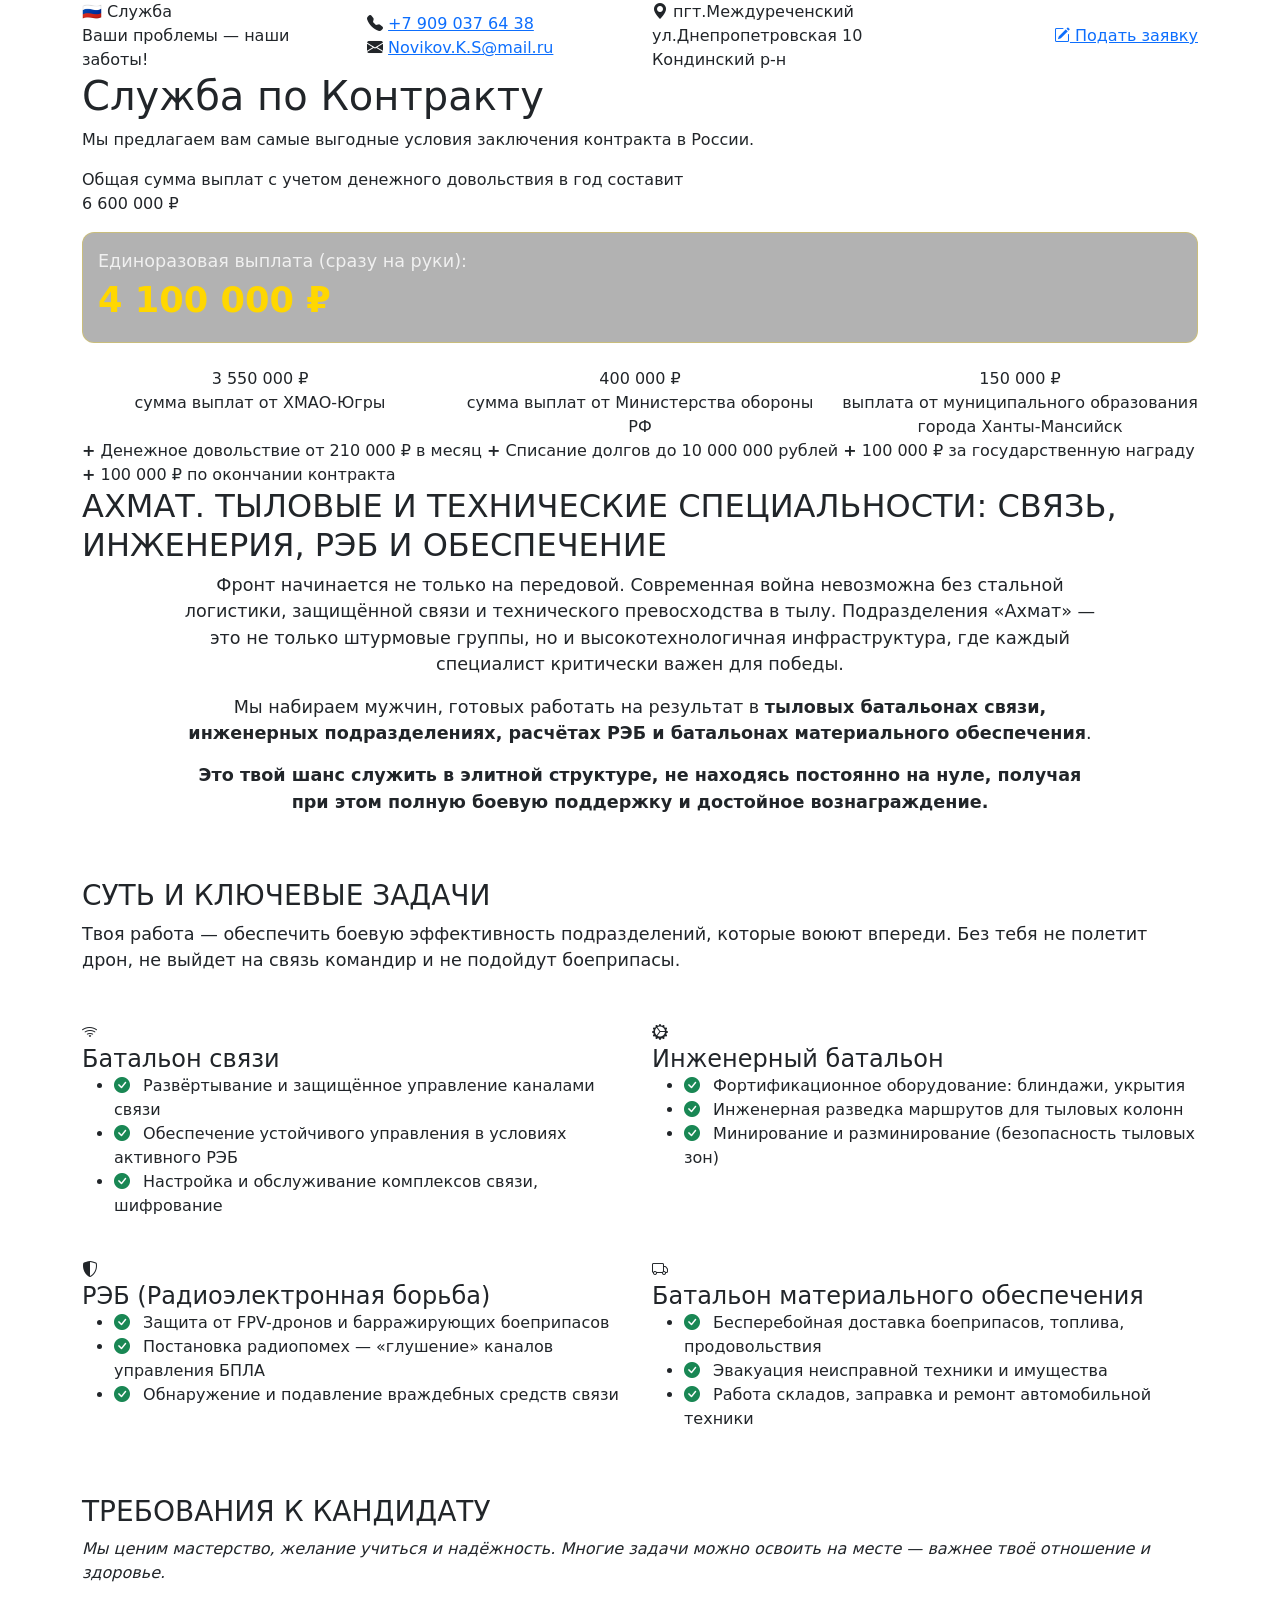
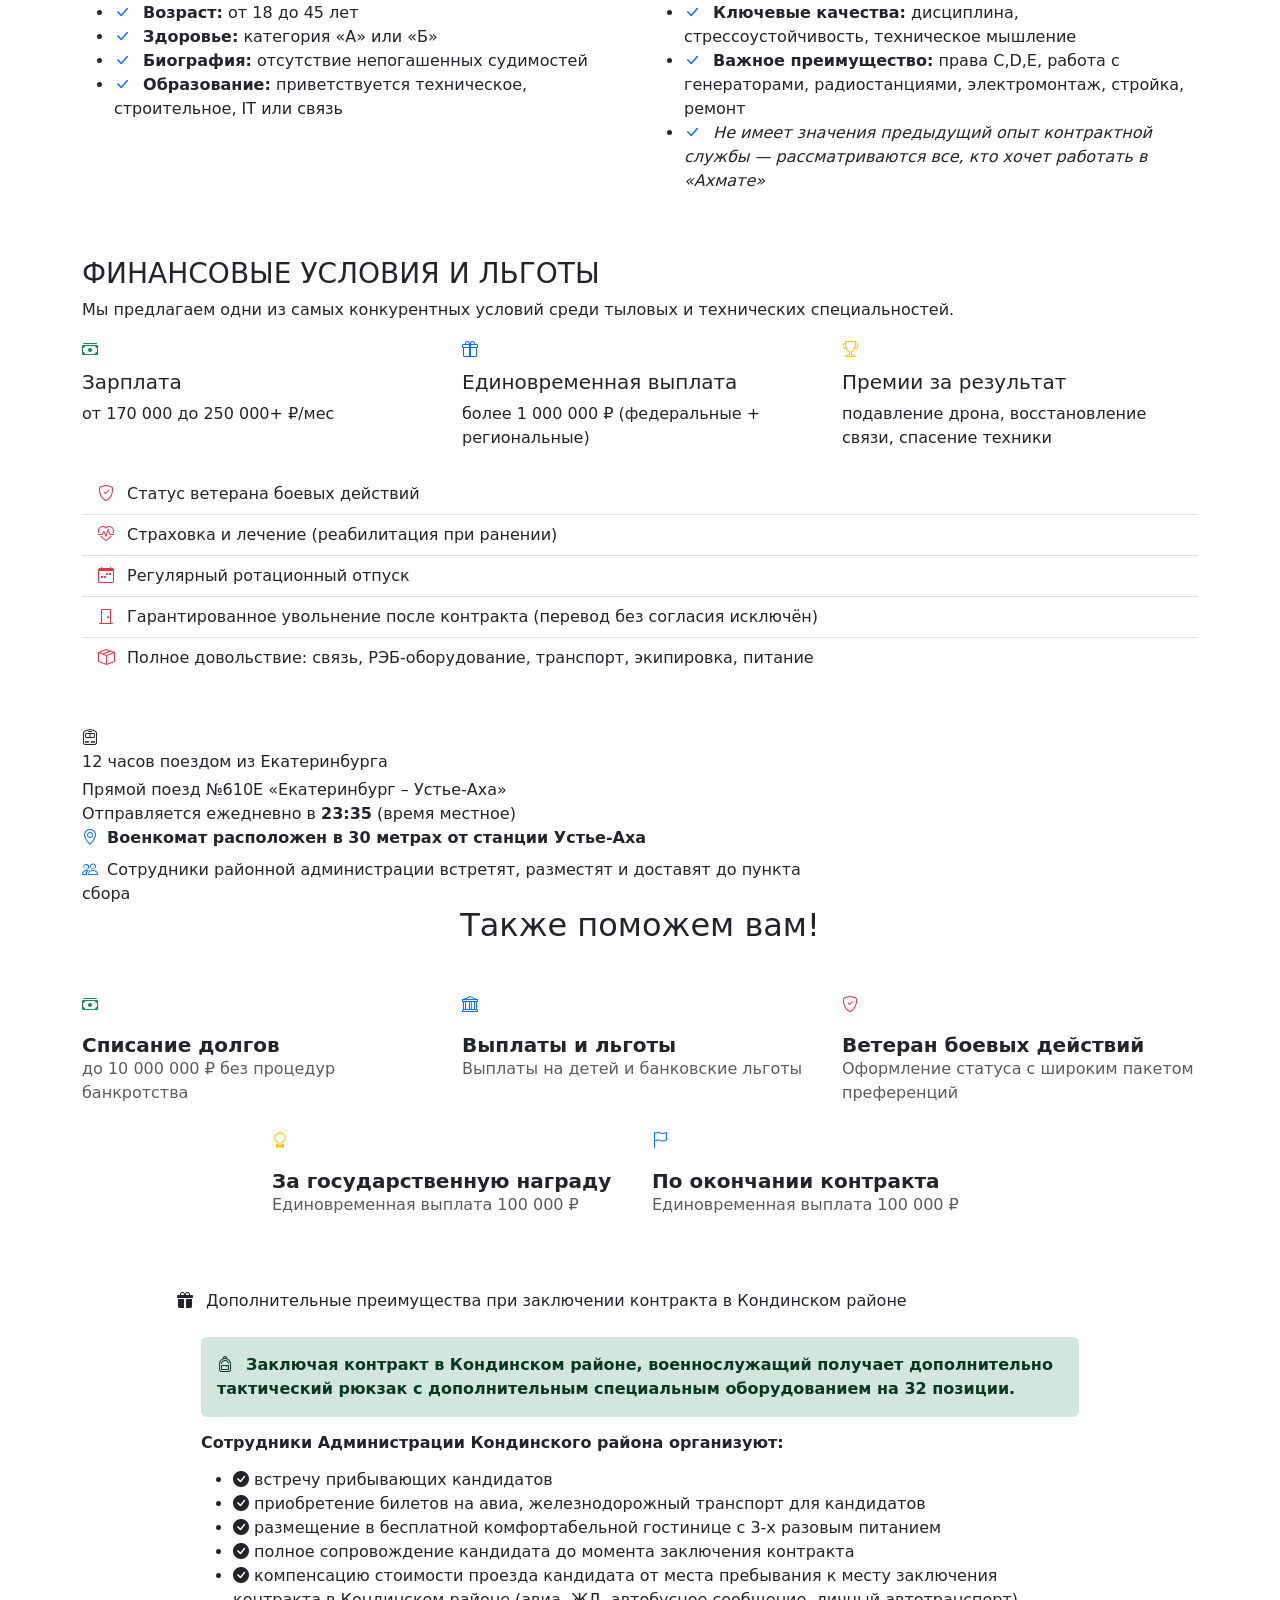
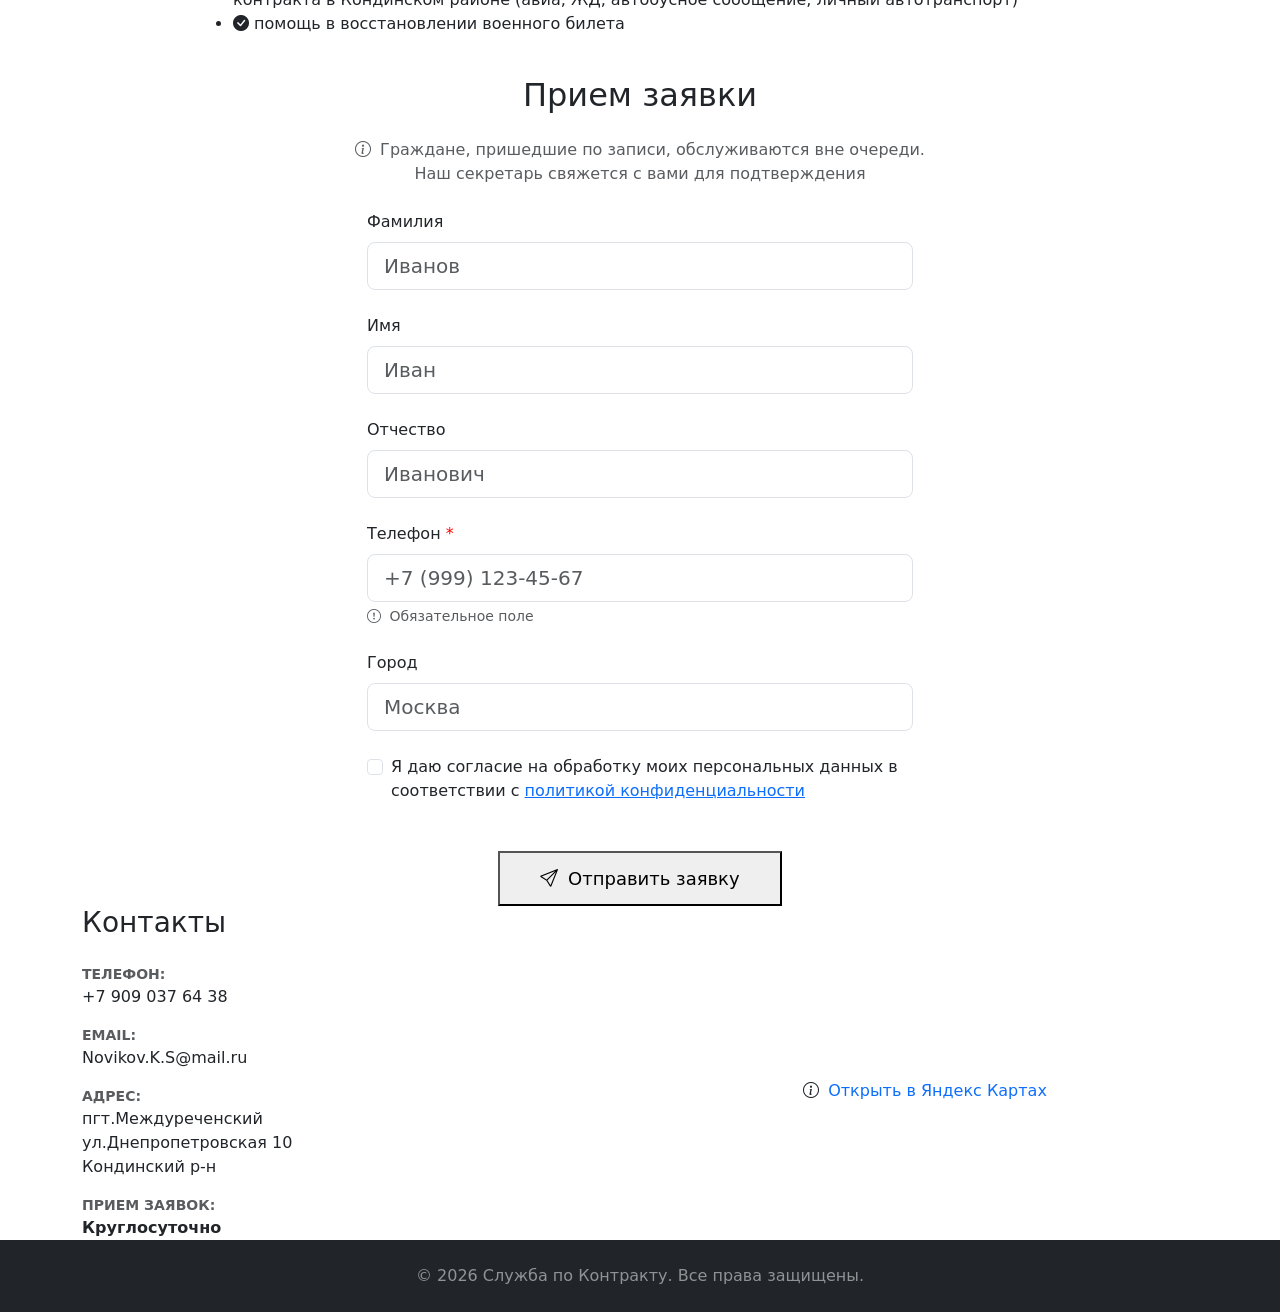
==== commit d66bff3c: "v.3" ====
--- a/index.html
+++ b/index.html
@@ -11,7 +11,7 @@
     <link rel="stylesheet" href="https://cdn.jsdelivr.net/npm/bootstrap-icons@1.11.0/font/bootstrap-icons.css">
     
     <!-- Подключаем отдельный CSS -->
-    <link rel="stylesheet" href="./assets/css/style.css">
+    <link rel="stylesheet" href="./assets/css/styles.css">
 </head>
 <body>
 
@@ -59,9 +59,16 @@
                 <p class="hero-subtitle">Мы предлагаем вам самые выгодные условия заключения контракта в России.</p>
                 
                 <div class="payment-summary">
-                    <div class="label">Общая сумма выплат без учета денежного довольствия в год составит</div>
-                    <div class="total-amount">4 100 000 ₽</div>
+                    <!-- Общая сумма за год с довольствием -->
+                    <div class="label">Общая сумма выплат с учетом денежного довольствия в год составит</div>
+                    <div class="total-amount">6 600 000 ₽</div>
                     
+                    <!-- Единоразовая выплата (сразу на руки) -->
+                    <div class="total-yearly mt-3 mb-4" style="background: rgba(0,0,0,0.3); padding: 15px; border-radius: 12px; border: 1px solid rgba(255,215,0,0.3);">
+                        <div style="font-size: 1.1rem; color: rgba(255,255,255,0.8);">Единоразовая выплата (сразу на руки):</div>
+                        <div style="font-size: 2.2rem; font-weight: 800; color: #ffd700;">4 100 000 ₽</div>
+                    </div>
+
                     <div class="row text-center">
                         <div class="col-md-4">
                             <div class="payment-card">
@@ -82,11 +89,13 @@
                             </div>
                         </div>
                     </div>
-                </div>
-                
-                <div class="hero-bottom-info">
-                    <span><strong>+</strong> Денежное довольствие от 210 000 ₽ в месяц</span>
-                    <span><strong>+</strong> Списание долгов до 10 000 000 рублей</span>
+                    
+                    <div class="hero-bottom-info">
+                        <span><strong>+</strong> Денежное довольствие от 210 000 ₽ в месяц</span>
+                        <span><strong>+</strong> Списание долгов до 10 000 000 рублей</span>
+                        <span><strong>+</strong> 100 000 ₽ за государственную награду</span>
+                        <span><strong>+</strong> 100 000 ₽ по окончании контракта</span>
+                    </div>
                 </div>
             </div>
         </div>
@@ -269,7 +278,7 @@
     <!-- ====== РАЗДЕЛ «ТАК-ЖЕ ПОМОЖЕМ ВАМ!» ====== -->
     <section class="help-section">
         <div class="container">
-            <h2 class="section-title text-center mb-5">Так-же поможем вам!</h2>
+            <h2 class="section-title text-center mb-5">Также поможем вам!</h2>
             
             <div class="row justify-content-center">
                 <div class="col-md-4 mb-4">
@@ -293,6 +302,23 @@
                         <i class="bi bi-shield-check text-danger"></i>
                         <h5 class="card-title mt-3 fw-bold">Ветеран боевых действий</h5>
                         <p class="card-text text-muted">Оформление статуса с широким пакетом преференций</p>
+                    </div>
+                </div>
+
+                <!-- Дополнительные выплаты с плаката -->
+                <div class="col-md-4 mb-4">
+                    <div class="help-card">
+                        <i class="bi bi-award text-warning"></i>
+                        <h5 class="card-title mt-3 fw-bold">За государственную награду</h5>
+                        <p class="card-text text-muted">Единовременная выплата 100 000 ₽</p>
+                    </div>
+                </div>
+
+                <div class="col-md-4 mb-4">
+                    <div class="help-card">
+                        <i class="bi bi-flag text-primary"></i>
+                        <h5 class="card-title mt-3 fw-bold">По окончании контракта</h5>
+                        <p class="card-text text-muted">Единовременная выплата 100 000 ₽</p>
                     </div>
                 </div>
             </div>
@@ -483,6 +509,6 @@
     <!-- Bootstrap JS -->
     <script src="https://cdn.jsdelivr.net/npm/bootstrap@5.3.0/dist/js/bootstrap.bundle.min.js"></script>
     <!-- Ваш JS -->
-    <script src="script.js"></script>
+    <script src="./assets/js/script.js"></script>
 </body>
 </html>
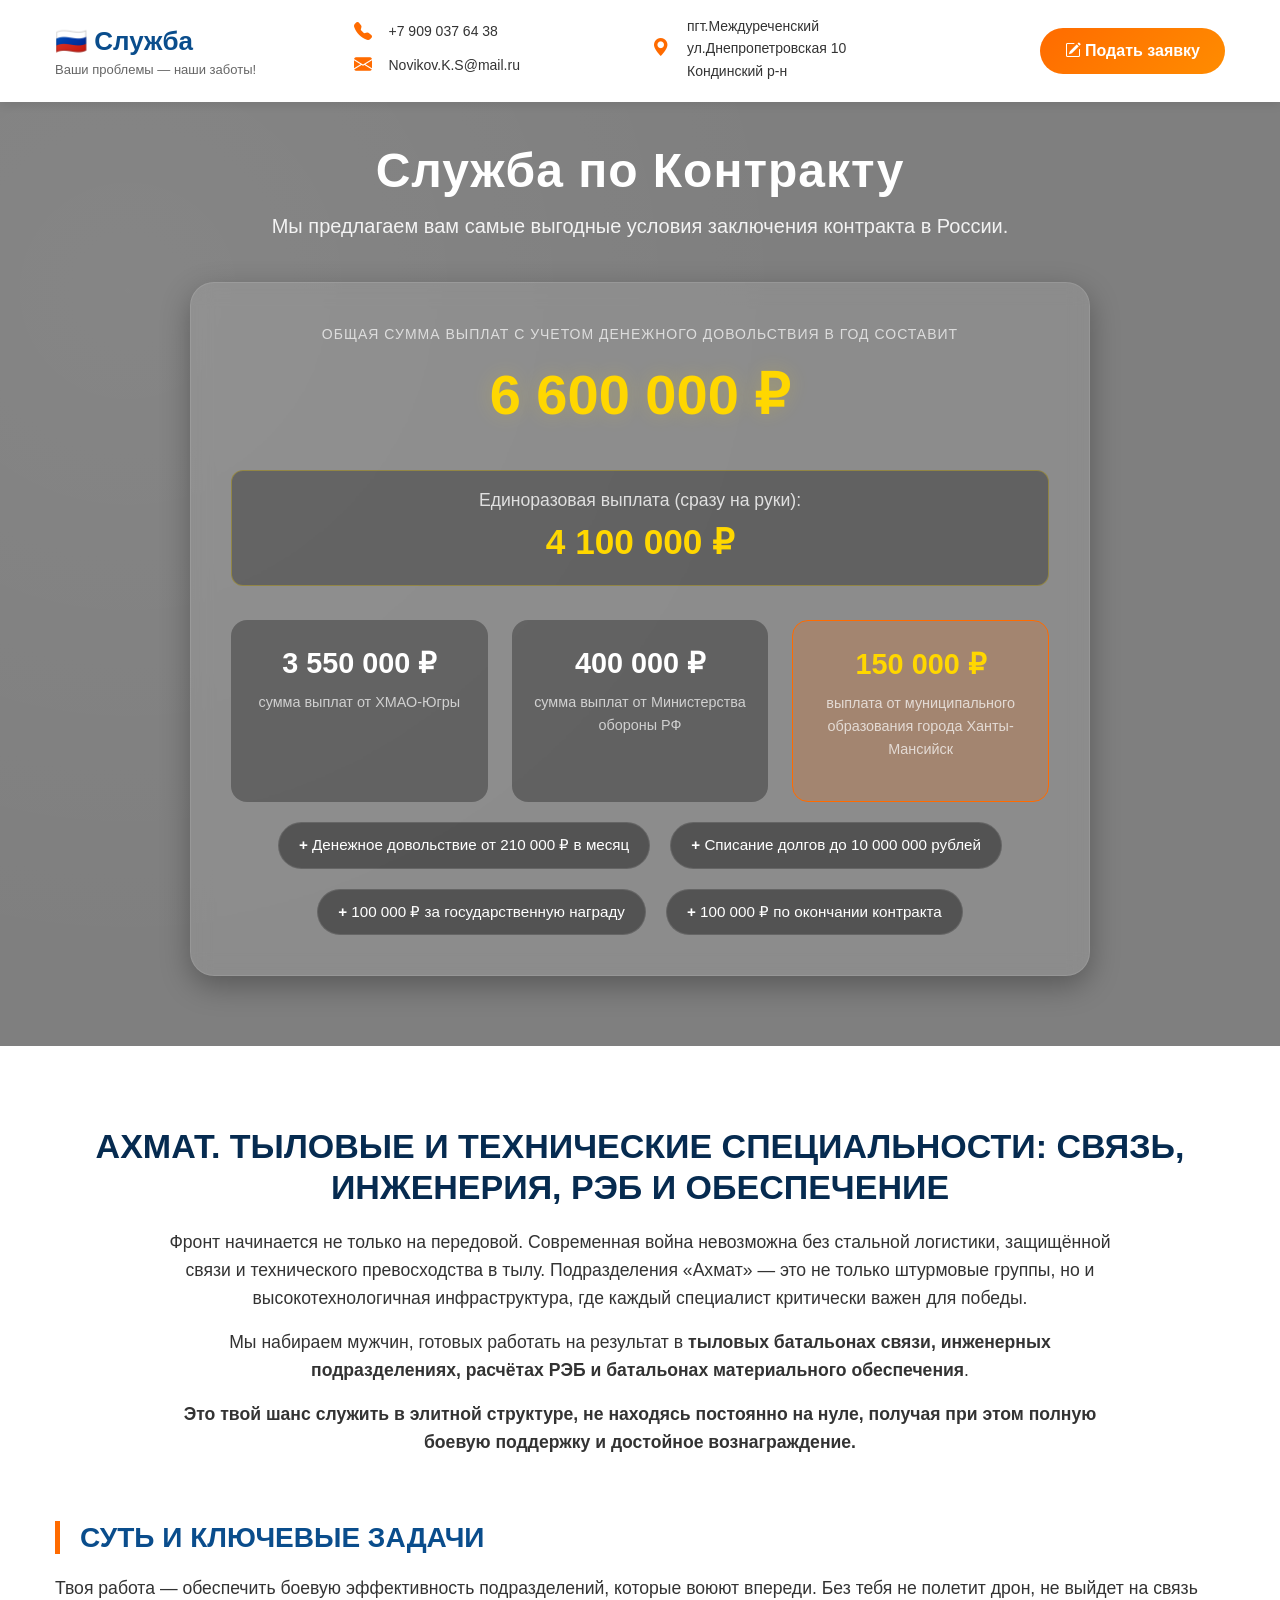
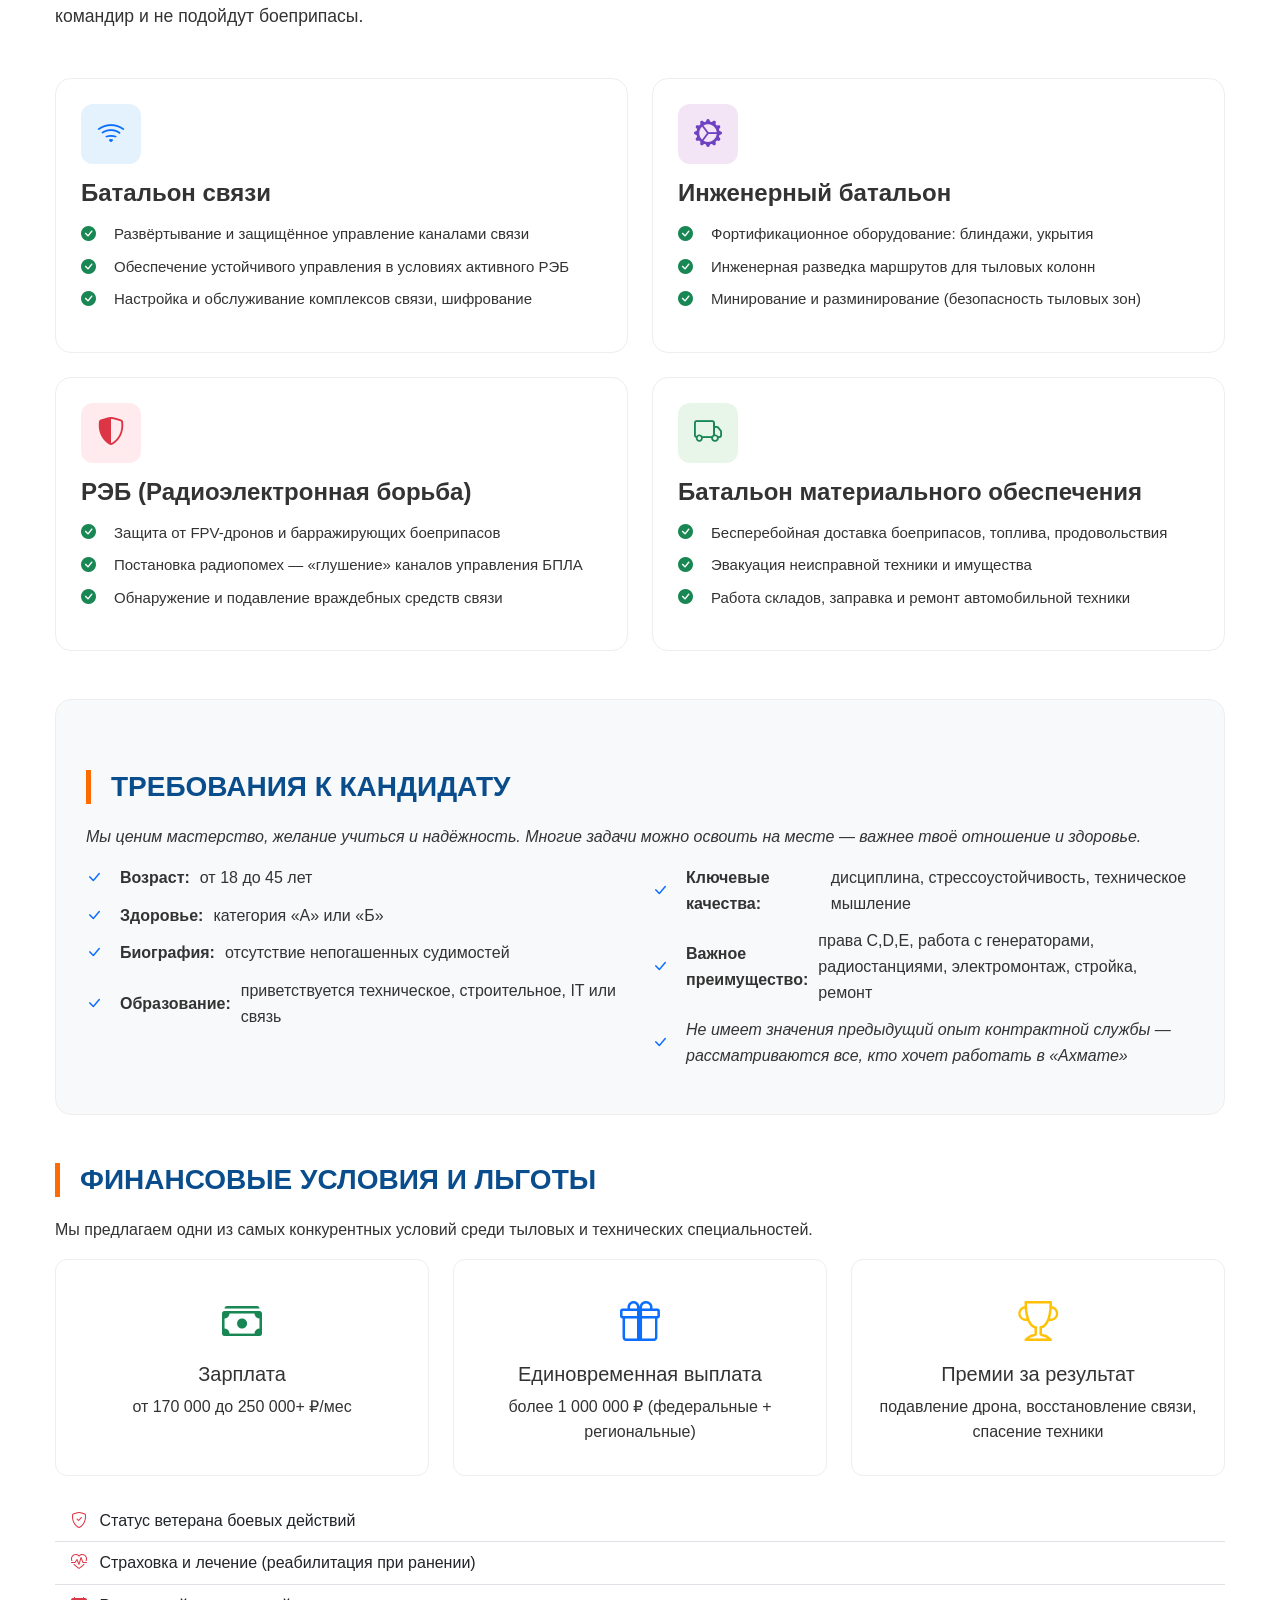
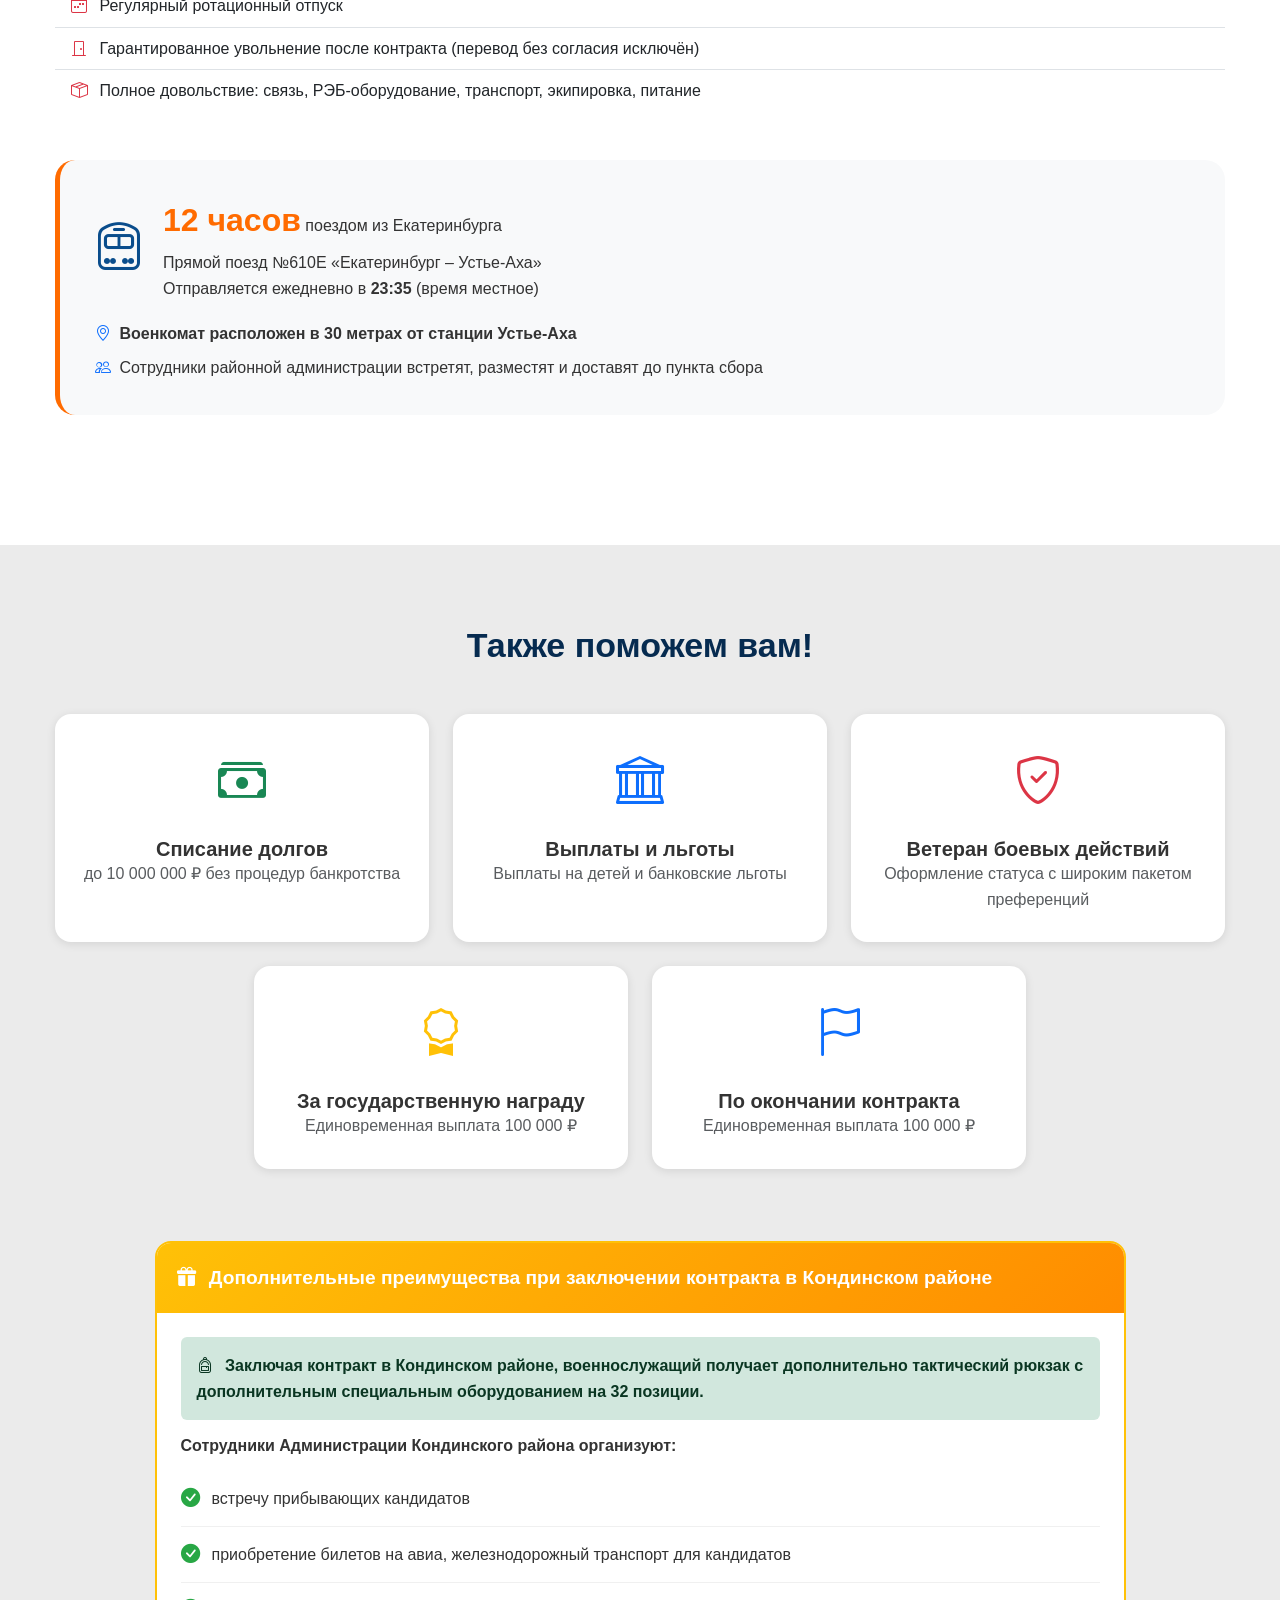
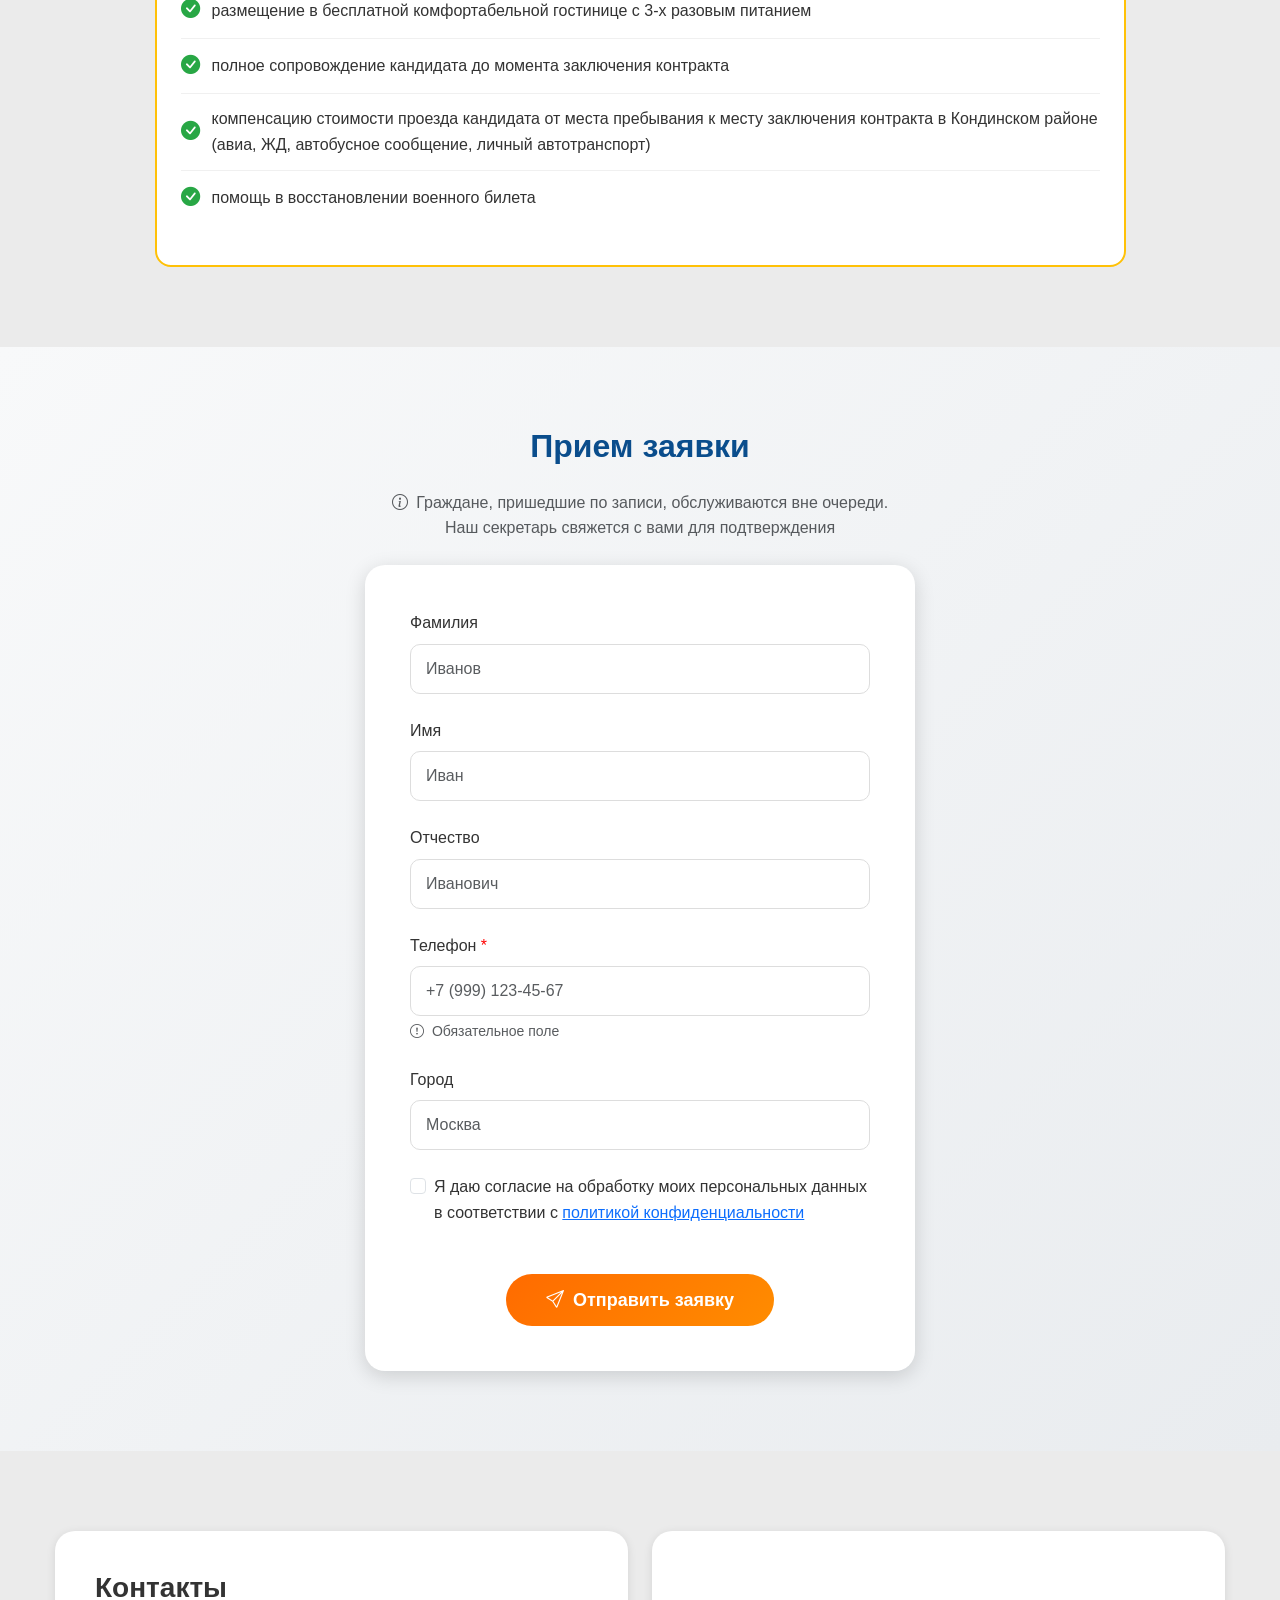
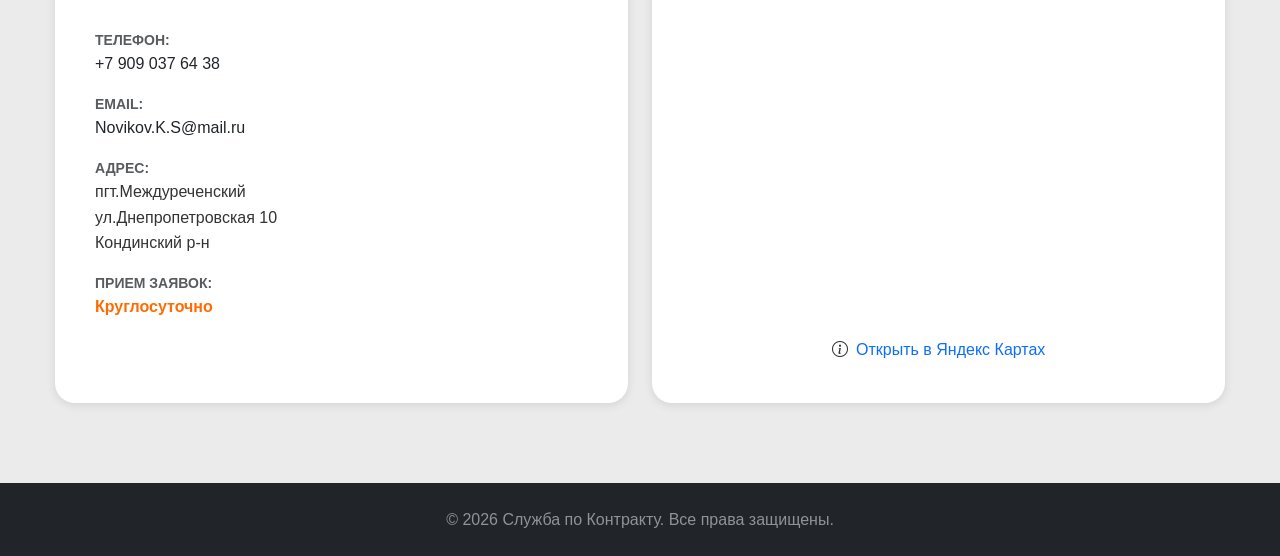
==== commit 0ef30c2d: "v.3.1" ====
--- a/index.html
+++ b/index.html
@@ -11,7 +11,7 @@
     <link rel="stylesheet" href="https://cdn.jsdelivr.net/npm/bootstrap-icons@1.11.0/font/bootstrap-icons.css">
     
     <!-- Подключаем отдельный CSS -->
-    <link rel="stylesheet" href="./assets/css/styles.css">
+    <link rel="stylesheet" href="./assets/css/style.css">
 </head>
 <body>
 
--- a/assets/css/style.css
+++ b/assets/css/style.css
@@ -0,0 +1,527 @@
+/* ========================================
+   ОСНОВНЫЕ СТИЛИ ДЛЯ САЙТА "СЛУЖБА ПО КОНТРАКТУ"
+   ======================================== */
+
+/* ---------- ПЕРЕМЕННЫЕ ---------- */
+:root {
+    --primary-color: #0a4d8c;
+    --primary-dark: #062b50;
+    --secondary-color: #1a6eb8;
+    --accent-color: #ff6b00;
+    --accent-light: #ffd700;
+    --text-color: #333;
+    --text-light: #666;
+    --light-bg: #f8f9fa;
+    --gray-bg: #ebebeb;
+    --success-color: #28a745;
+    --white: #ffffff;
+    --shadow: 0 2px 10px rgba(0,0,0,0.1);
+    --shadow-hover: 0 5px 20px rgba(0,0,0,0.15);
+}
+
+/* ---------- БАЗОВЫЕ СТИЛИ ---------- */
+* {
+    margin: 0;
+    padding: 0;
+    box-sizing: border-box;
+}
+
+body {
+    font-family: 'Segoe UI', 'TildaSans', Arial, sans-serif;
+    color: var(--text-color);
+    line-height: 1.6;
+    overflow-x: hidden;
+}
+
+.container {
+    max-width: 1200px;
+    margin: 0 auto;
+    padding: 0 15px;
+}
+
+h2, h3, h4 {
+    font-weight: 700;
+    color: var(--primary-color);
+}
+
+/* ---------- ШАПКА (HEADER) ---------- */
+.header {
+    background: var(--white);
+    padding: 15px 0;
+    box-shadow: var(--shadow);
+    position: sticky;
+    top: 0;
+    z-index: 1000;
+}
+
+.logo {
+    font-size: 26px;
+    font-weight: bold;
+    color: var(--primary-color);
+    display: flex;
+    align-items: center;
+    gap: 8px;
+}
+
+.slogan {
+    font-size: 13px;
+    color: var(--text-light);
+    margin-top: -2px;
+}
+
+.info-item {
+    display: flex;
+    align-items: center;
+    gap: 10px;
+    margin-bottom: 5px;
+    font-size: 14px;
+}
+
+.info-item i {
+    color: var(--accent-color);
+    font-size: 18px;
+    min-width: 25px;
+}
+
+.info-item a {
+    color: var(--text-color);
+    text-decoration: none;
+    transition: color 0.3s;
+}
+
+.info-item a:hover {
+    color: var(--accent-color);
+}
+
+.btn-apply {
+    display: inline-block;
+    background: linear-gradient(135deg, var(--accent-color), #ff8c00);
+    color: var(--white);
+    font-weight: bold;
+    padding: 10px 25px;
+    border-radius: 50px;
+    text-decoration: none;
+    transition: all 0.3s ease;
+    border: none;
+    cursor: pointer;
+    text-align: center;
+}
+
+.btn-apply:hover {
+    transform: translateY(-2px);
+    box-shadow: 0 5px 15px rgba(255, 107, 0, 0.3);
+    color: var(--white);
+}
+
+/* ---------- ГЕРОЙ СЕКЦИЯ (Hero Section) ---------- */
+.hero-section {
+    /* Картинка на весь блок */
+    background-image: url('/sluzhba86/assets/img/fone.jpg');
+    background-size: cover;
+    background-position: center;
+    background-repeat: no-repeat;
+    
+    /* Растягиваем на всю высоту экрана */
+    width: 100%;
+    min-height: 100vh; /* 100% высоты окна браузера */
+    
+    display: flex; /* Для центрирования контента */
+    align-items: center; /* Вертикальное центрирование */
+    padding: 40px 0; /* Отступы сверху/снизу для запаса */
+    position: relative;
+    color: var(--white);
+    text-align: center;
+    overflow: hidden;
+}
+
+/* Затемнение фона */
+.hero-section::before {
+    content: '';
+    position: absolute;
+    top: 0;
+    left: 0;
+    width: 100%;
+    height: 100%;
+    background: rgba(0, 0, 0, 0.5); /* затемнение 50% */
+    z-index: 1;
+}
+
+/* Декоративный слой (можно объединить с затемнением или убрать) */
+.hero-section::after {
+    content: '';
+    position: absolute;
+    top: 0;
+    left: 0;
+    width: 100%;
+    height: 100%;
+    background: radial-gradient(circle at 10% 20%, rgba(255, 255, 255, 0.05) 0%, transparent 50%);
+    z-index: 1;
+}
+
+.hero-content {
+    position: relative;
+    z-index: 2;
+    max-width: 900px;
+    margin: 0 auto;
+    width: 100%;
+}
+
+.hero-title {
+    font-size: 48px;
+    font-weight: 800;
+    margin-bottom: 10px;
+    letter-spacing: 1px;
+}
+
+.hero-subtitle {
+    font-size: 20px;
+    color: rgba(255, 255, 255, 0.9);
+    margin-bottom: 40px;
+    font-weight: 300;
+}
+
+.payment-summary {
+    background: rgba(255, 255, 255, 0.1);
+    backdrop-filter: blur(10px);
+    border: 1px solid rgba(255, 255, 255, 0.1);
+    padding: 40px;
+    border-radius: 24px;
+    margin: 30px auto;
+    max-width: 900px;
+    box-shadow: 0 10px 30px rgba(0,0,0,0.3);
+}
+
+.payment-summary .label {
+    text-transform: uppercase;
+    letter-spacing: 1px;
+    font-size: 14px;
+    color: rgba(255, 255, 255, 0.7);
+    margin-bottom: 5px;
+}
+
+.payment-summary .total-amount {
+    font-size: 3.5rem;
+    font-weight: 800;
+    color: #ffd700;
+    margin-bottom: 30px;
+    text-shadow: 0 0 20px rgba(255, 215, 0, 0.2);
+}
+
+.payment-card {
+    background: rgba(0, 0, 0, 0.3);
+    padding: 20px;
+    border-radius: 16px;
+    margin: 10px 0;
+    transition: transform 0.3s;
+    height: 100%;
+}
+
+.payment-card:hover {
+    transform: translateY(-5px);
+}
+
+.payment-card .amount {
+    font-size: 1.8rem;
+    font-weight: 700;
+    color: #fff;
+}
+
+.payment-card .desc {
+    font-size: 0.9rem;
+    color: rgba(255, 255, 255, 0.7);
+    margin-top: 5px;
+}
+
+.payment-card.highlight {
+    background: rgba(255, 107, 0, 0.2);
+    border: 1px solid var(--accent-color);
+}
+
+.payment-card.highlight .amount {
+    color: var(--accent-light);
+}
+
+.hero-bottom-info {
+    display: flex;
+    flex-wrap: wrap;
+    justify-content: center;
+    gap: 20px;
+    margin-top: 30px;
+}
+
+.hero-bottom-info span {
+    background: rgba(0,0,0,0.4);
+    padding: 10px 20px;
+    border-radius: 30px;
+    font-size: 0.95rem;
+    border: 1px solid rgba(255,255,255,0.1);
+}
+
+/* ---------- БЕЛЫЙ БЛОК ---------- */
+.white-section {
+    padding: 80px 0;
+    background: var(--white);
+}
+
+.section-title {
+    font-size: 34px;
+    font-weight: 800;
+    color: var(--primary-dark);
+    margin-bottom: 20px;
+    text-align: center;
+}
+
+.section-subtitle {
+    font-size: 28px;
+    font-weight: bold;
+    color: var(--primary-color);
+    margin: 40px 0 20px 0;
+    border-left: 5px solid var(--accent-color);
+    padding-left: 20px;
+}
+
+.spec-card {
+    border: 1px solid #eee;
+    border-radius: 16px;
+    padding: 25px;
+    transition: all 0.3s ease;
+    height: 100%;
+    background: var(--white);
+}
+
+.spec-card:hover {
+    transform: translateY(-5px);
+    box-shadow: var(--shadow-hover);
+}
+
+.spec-card .icon-wrapper {
+    width: 60px;
+    height: 60px;
+    border-radius: 12px;
+    display: flex;
+    align-items: center;
+    justify-content: center;
+    font-size: 28px;
+    margin-bottom: 15px;
+}
+
+.spec-card ul {
+    list-style: none;
+    padding-left: 0;
+    margin-top: 15px;
+}
+
+.spec-card ul li {
+    margin-bottom: 10px;
+    font-size: 15px;
+    line-height: 1.5;
+    display: flex;
+    gap: 10px;
+}
+
+.icon-comm { background: #e3f2fd; color: #0d6efd; }
+.icon-eng { background: #f3e5f5; color: #6f42c1; }
+.icon-ew { background: #ffebee; color: #dc3545; }
+.icon-log { background: #e8f5e9; color: #198754; }
+
+/* ---------- ТРЕБОВАНИЯ ---------- */
+.requirements-block {
+    background: #f8f9fa;
+    padding: 30px;
+    border-radius: 16px;
+    margin: 40px 0;
+    border: 1px solid #eee;
+}
+
+.requirements-block ul {
+    list-style: none;
+    padding-left: 0;
+}
+
+.requirements-block ul li {
+    margin-bottom: 12px;
+    display: flex;
+    align-items: center;
+    gap: 10px;
+}
+
+/* ---------- ФИНАНСЫ ---------- */
+.finance-grid .finance-item {
+    background: var(--white);
+    border: 1px solid #eee;
+    border-radius: 12px;
+    padding: 30px 20px;
+    text-align: center;
+    transition: all 0.3s;
+    height: 100%;
+}
+
+.finance-grid .finance-item:hover {
+    transform: translateY(-3px);
+    box-shadow: var(--shadow-hover);
+}
+
+.finance-grid .finance-item i {
+    font-size: 2.5rem;
+    margin-bottom: 15px;
+}
+
+/* ---------- ЛОГИСТИКА (Поезд) ---------- */
+.train-block {
+    background: #f8f9fa;
+    border-radius: 20px;
+    padding: 35px;
+    margin: 50px 0;
+    border-left: 5px solid var(--accent-color);
+}
+
+.train-header {
+    display: flex;
+    gap: 20px;
+    align-items: center;
+    margin-bottom: 20px;
+}
+
+.train-icon {
+    font-size: 48px;
+    color: var(--primary-color);
+}
+
+.highlight-number {
+    font-size: 32px;
+    font-weight: 800;
+    color: var(--accent-color);
+}
+
+/* ---------- HELP SECTION ---------- */
+.help-section {
+    background-color: var(--gray-bg);
+    padding: 80px 0;
+}
+
+.help-card {
+    border: none;
+    border-radius: 16px;
+    box-shadow: var(--shadow);
+    transition: all 0.3s ease;
+    background: var(--white);
+    overflow: hidden;
+    height: 100%;
+    text-align: center;
+    padding: 30px 20px;
+}
+
+.help-card:hover {
+    transform: translateY(-5px);
+    box-shadow: var(--shadow-hover);
+}
+
+.help-card i {
+    font-size: 48px;
+    margin-bottom: 15px;
+}
+
+.admin-benefits-card {
+    border: 2px solid #ffc107;
+    border-radius: 16px;
+    background: var(--white);
+    overflow: hidden;
+}
+
+.admin-benefits-card .card-header {
+    background: linear-gradient(135deg, #ffc107, #ff8c00);
+    color: white;
+    font-size: 1.2rem;
+    font-weight: bold;
+    padding: 20px;
+    border-bottom: none;
+}
+
+.admin-list {
+    list-style: none;
+    padding-left: 0;
+}
+
+.admin-list li {
+    padding: 12px 0;
+    border-bottom: 1px solid #f0f0f0;
+    display: flex;
+    align-items: center;
+    gap: 12px;
+}
+
+.admin-list li:last-child {
+    border-bottom: none;
+}
+
+.admin-list i {
+    color: var(--success-color);
+    font-size: 1.2rem;
+}
+
+/* ---------- ФОРМА ---------- */
+.form-container {
+    background: linear-gradient(135deg, #f8f9fa 0%, #e9ecef 100%);
+    padding: 80px 0;
+}
+
+.form-wrapper {
+    max-width: 550px;
+    margin: 0 auto;
+    background: var(--white);
+    padding: 45px;
+    border-radius: 20px;
+    box-shadow: var(--shadow-hover);
+}
+
+.form-control-lg {
+    border: 1px solid #ddd;
+    border-radius: 10px;
+    padding: 12px 15px;
+    font-size: 16px;
+}
+
+.form-control-lg:focus {
+    border-color: var(--accent-color);
+    box-shadow: 0 0 0 3px rgba(255, 107, 0, 0.1);
+}
+
+/* ---------- КОНТАКТЫ ---------- */
+.contacts-section {
+    background-color: var(--gray-bg);
+    padding: 80px 0;
+}
+
+.contact-card {
+    background: var(--white);
+    padding: 40px;
+    border-radius: 20px;
+    box-shadow: var(--shadow);
+    height: 100%;
+}
+
+.map-wrapper {
+    border-radius: 16px;
+    overflow: hidden;
+    height: 350px;
+}
+
+/* ---------- АДАПТИВНОСТЬ ---------- */
+@media (max-width: 768px) {
+    .hero-title { font-size: 32px; }
+    .payment-summary .total-amount { font-size: 2.5rem; }
+    .payment-card .amount { font-size: 1.4rem; }
+    .section-title { font-size: 26px; }
+    .train-header { flex-direction: column; text-align: center; }
+    .form-wrapper { padding: 25px; }
+    .header .logo { font-size: 20px; }
+    .map-wrapper { height: 250px; }
+    .hero-section { min-height: auto; padding: 80px 0; }
+}
+
+@media (max-width: 768px) {
+    .hero-section {
+        min-height: auto;
+        padding: 80px 0;
+    }
+}
